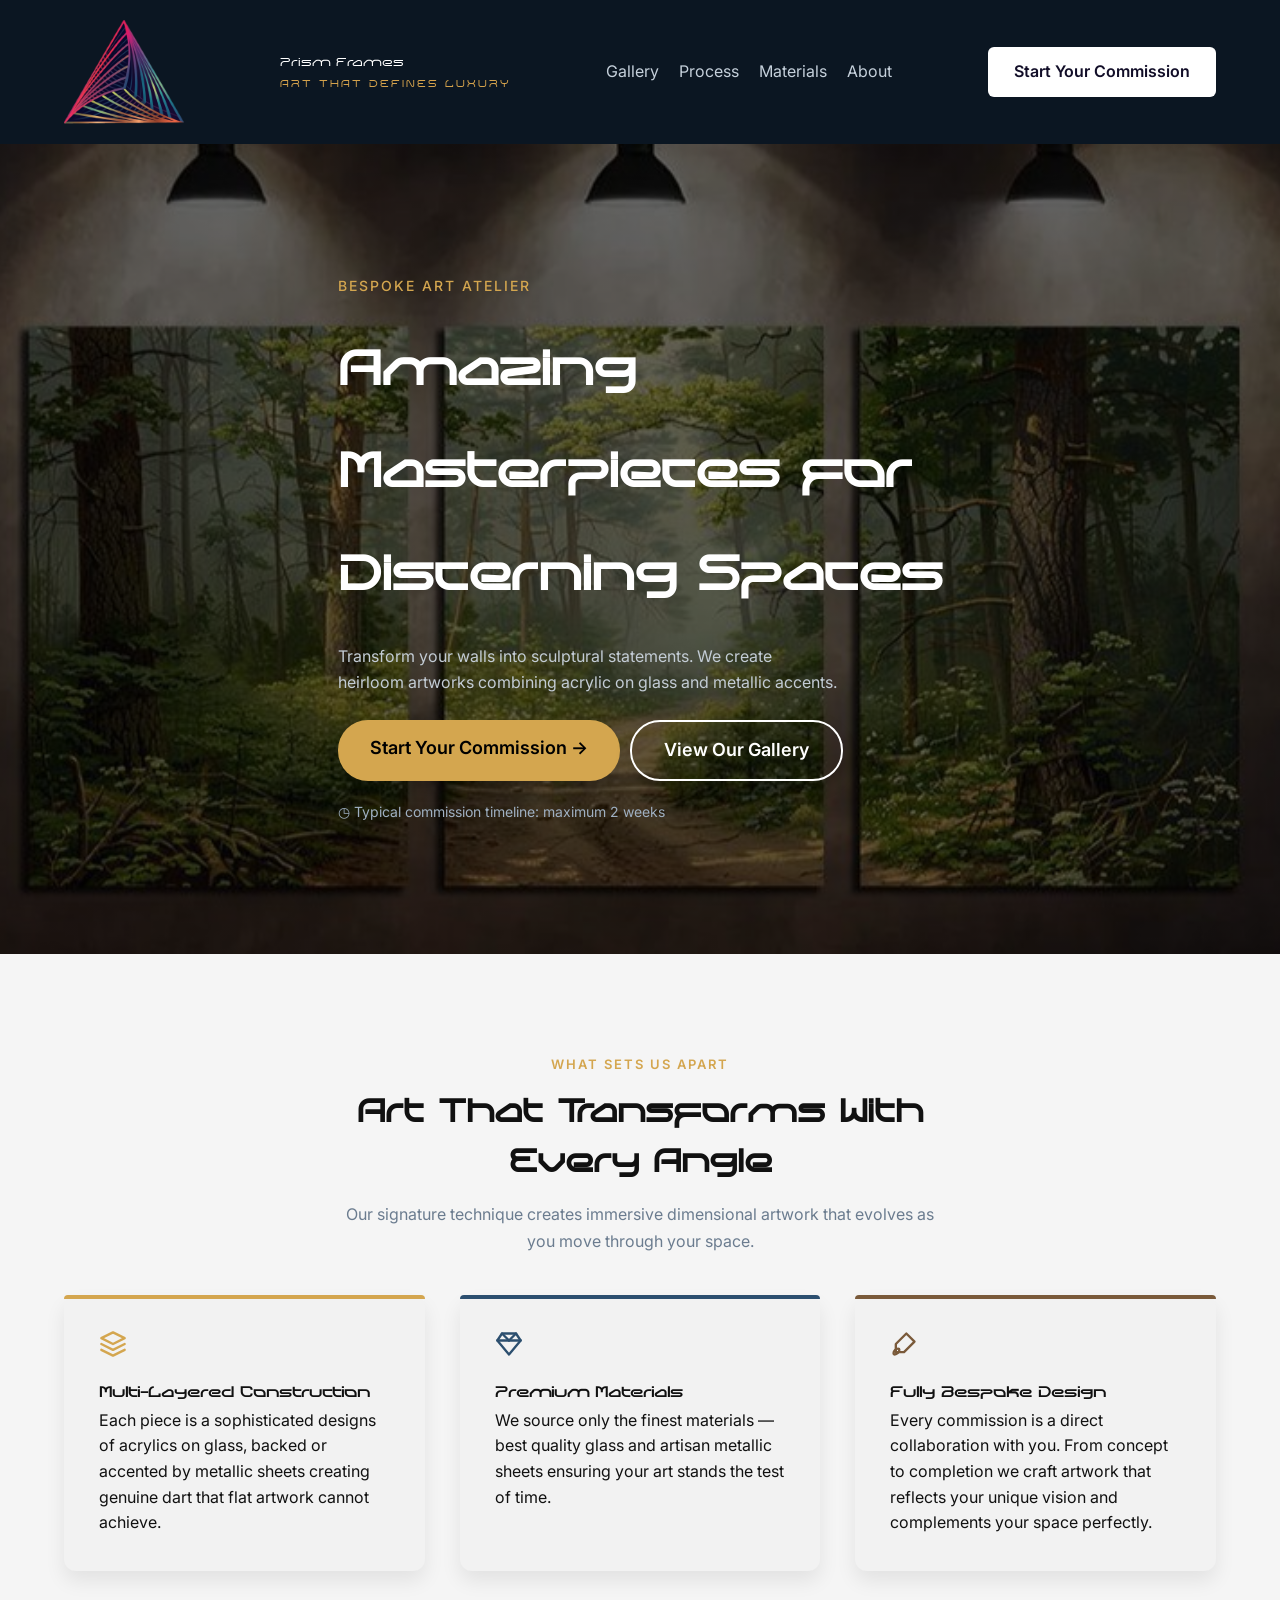
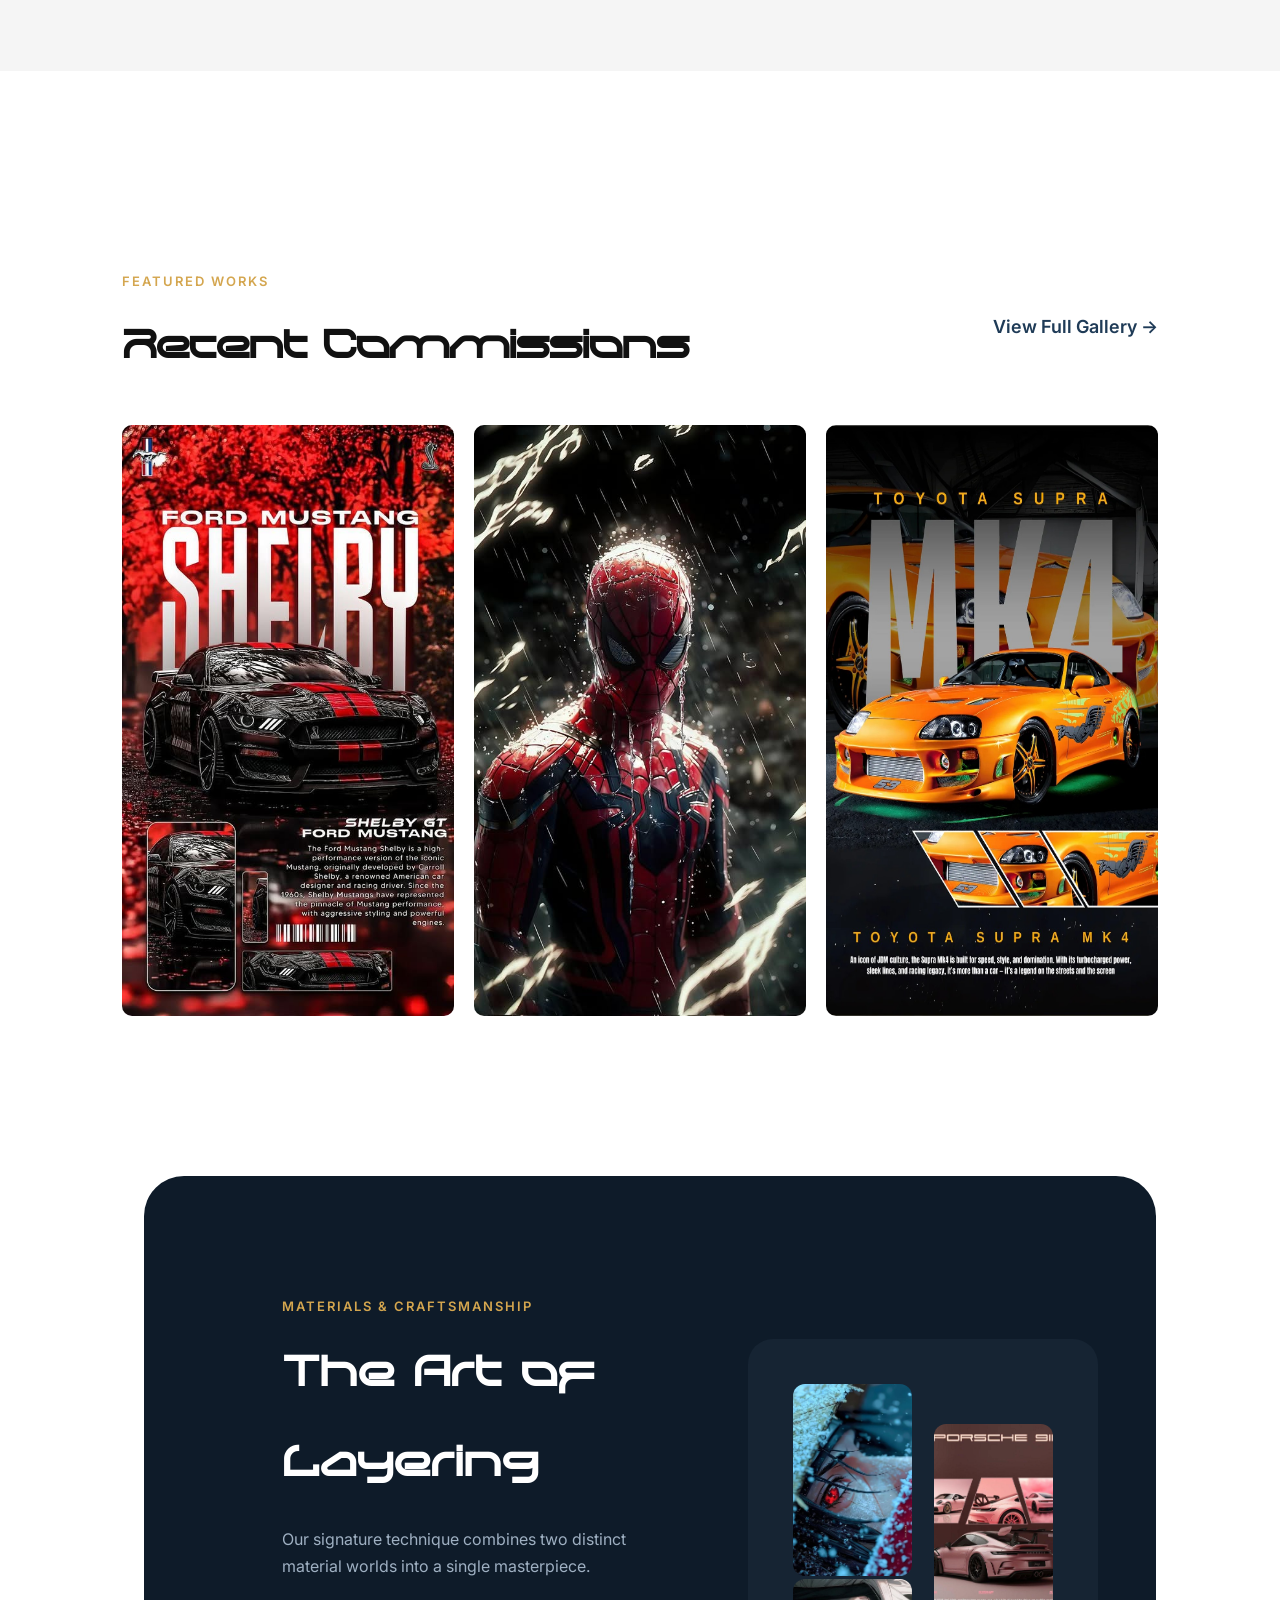
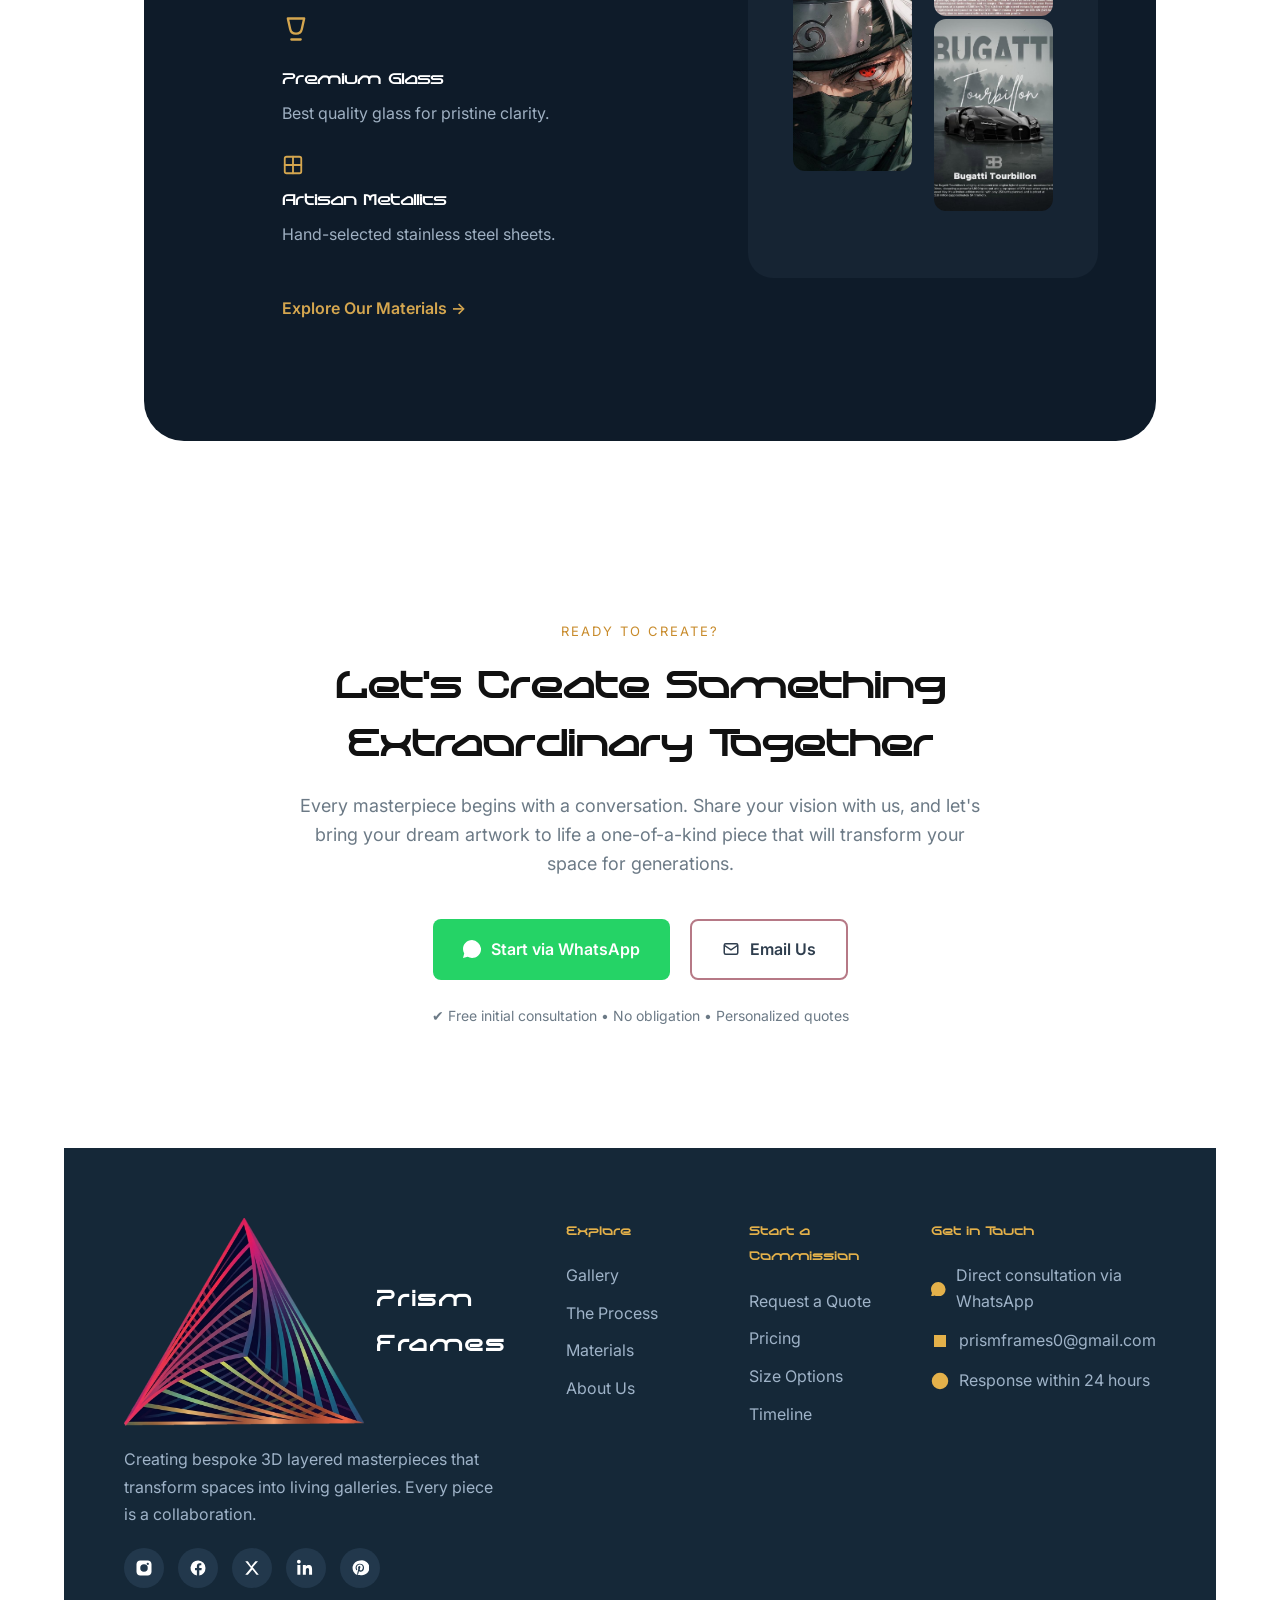
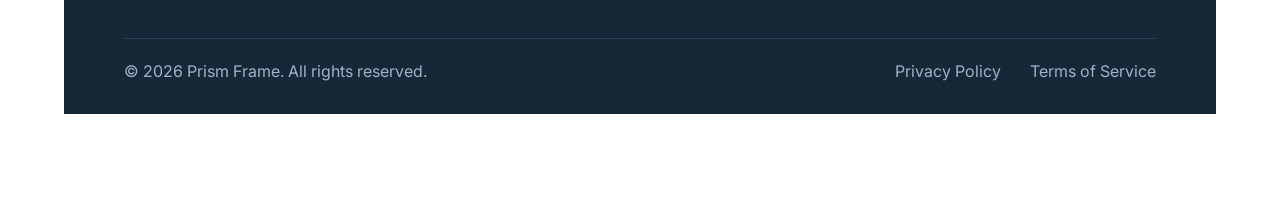
==== index.html @ 290bbbe6 "web uploades" ====
<!DOCTYPE html>
    <html lang="en">
    <head>

    <meta charset="UTF-8">
    <meta name="viewport" content="width=device-width, initial-scale=1.0">

    <title>Prism Frames</title>
  <link rel="icon" type="image/png" sizes="32x32" href="images/logo.png">
<link rel="icon" type="image/png" sizes="16x16" href="images/logo.png">
<link rel="apple-touch-icon" href="images/logo.png">

    <link rel="stylesheet" href="style.css">

    <link href="https://fonts.googleapis.com/css2?family=Inter:wght@300;400;500;600;700;800&display=swap" rel="stylesheet">

    </head>
    <div class="lightbox" id="lightbox">
    <img id="lightbox-img">
    </div>
    <body>
    <!-- PRIVACY POPUP -->
    <!-- NAVBAR -->

    <header class="navbar">
        <img src="images/logo.png" alt="Prism Frames Logo" class="brand-logo">


    <div class="brand-logo">
    Prism Frames
    <p class="brand-slogan">ART THAT DEFINES LUXURY</p>
    </div>

    <nav>
    <a href="gallery.html">Gallery</a>
    <a href="process.html">Process</a>
    <a href="materials.html">Materials</a>
    <a href="aboutus.html">About</a>
    </nav>


    <a href="https://wa.me/919709239892" class="nav-btn">
    Start Your Commission
    </a>

    </header>


    <!-- HERO -->

    <section class="hero reveal">

    <div class="hero-content">

    <p class="tag">BESPOKE ART ATELIER</p>

    <h1>
    Amazing <br>
    Masterpieces for <br>
    Discerning Spaces
    </h1>

    <p class="hero-text">
    Transform your walls into sculptural statements. 
    We create heirloom artworks combining acrylic on glass and  
    metallic accents.
    </p>

    <div class="hero-buttons">

    <a href="https://wa.me/9709239892" class="gold-btn">
    Start Your Commission →
    </a>
        <a href="gallery.html" class="view-gallery">
            View Our Gallery
        </a>
    </div>
    <p class="timeline">◷ Typical commission timeline: maximum 2 weeks</p>

    </div>

    </section>


    <!-- FEATURES -->

    <section class="features reveal">

    <div class="features-header">

    <p class="subtitle">WHAT SETS US APART</p>

    <h2>Art That Transforms With Every Angle</h2>

    <p class="desc">
    Our signature technique creates immersive dimensional artwork
    that evolves as you move through your space.
    </p>

    </div>
    <div class="features-grid">

    <!-- CARD 1 -->

    <div class="feature-card gold">

    <div class="icon">
    <svg width="28" height="28" viewBox="0 0 24 24" fill="none" stroke="#d4a64f" stroke-width="2" stroke-linecap="round" stroke-linejoin="round">
    <polygon points="12 2 2 7 12 12 22 7 12 2"></polygon>
    <polyline points="2 12 12 17 22 12"></polyline>
    <polyline points="2 17 12 22 22 17"></polyline>
    </svg>
    </div>

    <h3>Multi-Layered Construction</h3>

    <p>
    Each piece is a sophisticated 
    designs of acrylics on glass,
    backed or accented by metallic
    sheets creating genuine dart
    that flat artwork cannot achieve.
    </p>

    </div>


    <!-- CARD 2 -->

    <div class="feature-card blue">

    <div class="icon">
    <svg width="28" height="28" viewBox="0 0 24 24" fill="none" stroke="#2c4f6f" stroke-width="2" stroke-linecap="round" stroke-linejoin="round">
    <polygon points="6 3 18 3 22 9 12 21 2 9 6 3"></polygon>
    <line x1="6" y1="3" x2="12" y2="9"></line>
    <line x1="18" y1="3" x2="12" y2="9"></line>
    <line x1="2" y1="9" x2="22" y2="9"></line>
    </svg>
    </div>

    <h3>Premium Materials</h3>

    <p>
    We source only the finest 
    materials — best quality 
    glass and artisan metallic sheets
    ensuring your art stands the test of time.
    </p>

    </div>


    <!-- CARD 3 -->

    <div class="feature-card brown">

    <div class="icon">

    <svg width="28" height="28" viewBox="0 0 24 24" fill="none" stroke="#7a5a3a" stroke-width="2" stroke-linecap="round" stroke-linejoin="round">
    <path d="M7 16c.5 0 1 .5 1 1 0 2-2 4-4 4-.5 0-1-.5-1-1 0-2 2-4 4-4z"/>
    <path d="M14 3l7 7-9 9H5v-7l9-9z"/>
    </svg>

    </div>

    <h3>Fully Bespoke Design</h3>

    <p>
    Every commission is a direct collaboration with you.
    From concept to completion we craft artwork that reflects
    your unique vision and complements your space perfectly.
    </p>


    </div>

    </section>


    <!-- RECENT COMMISSIONS -->

    <section class="gallery reveal">
    <section class="gallery">

    <div class="gallery-header">

    <div>
    <p class="subtitle">FEATURED WORKS</p>
    <h2 class="gallery-title">Recent Commissions</h2>
    </div>

    <a href="gallery.html" class    ="view-link">
            View Full Gallery →
        </a>

    </div>

    <div class="gallery-grid">

    <div class="gallery-item">
    <img src="images/img1.jpg">
    <div class="overlay">
    <h3>Ford Mustang Shelby</h3>
    </div>
    </div>

    <div class="gallery-item">
    <img src="images/img2.jpg">
    <div class="overlay">
    <h3>Iron Spider </h3>
    </div>
    </div>

    <div class="gallery-item">
    <img src="images/img3.jpg">
    <div class="overlay">
    <h3>Toyota Supra MK4</h3>
    </div>
    </div>

    </div>

    </section>


    <!-- MATERIALS -->

    <section class="materials reveal">

    <div class="materials-wrapper">

    <div class="materials-left">

    <p class="subtitle">MATERIALS & CRAFTSMANSHIP</p>

    <h2>The Art of Layering</h2>

    <p class="desc">
    Our signature  technique combines two distinct
    material worlds into a single masterpiece.
    </p>

    <div class="feature">
        <div class="icon">
    <svg width="22" height="22" viewBox="0 0 24 24" fill="none" stroke="#d4a64f" stroke-width="2" stroke-linecap="round" stroke-linejoin="round">

    <path d="M5 3h14l-2 9a5 5 0 0 1-5 4 5 5 0 0 1-5-4L5 3z"></path>
    <line x1="8" y1="21" x2="16" y2="21"></line>

    </svg>
    </div>
    <h3>Premium Glass</h3>
    <p>Best quality glass for pristine clarity.</p>
    </div>

    <div class="feature">
        <svg width="22" height="22" viewBox="0 0 24 24" fill="none" stroke="#d4a64f" stroke-width="2" stroke-linecap="round" stroke-linejoin="round">

    <rect x="3" y="3" width="18" height="18" rx="2"></rect>
    <line x1="3" y1="12" x2="21" y2="12"></line>
    <line x1="12" y1="3" x2="12" y2="21"></line>

    </svg>
    <h3>Artisan Metallics</h3>
    <p>Hand-selected stainless steel sheets.</p>
    </div>



    <a href="materials.html"class="materials-link">Explore Our Materials →</a>

    </div>


    <div class="materials-right">

    <div class="materials-grid">

    <img src="images/img4.jpg">
    <img src="images/img5.jpg">
    <img src="images/img6.jpg">
    <img src="images/img7.jpg">

    </div>

    </div>

    </div>

    </section>


    <!-- CTA -->

    <section class="cta-section">

    <p class="cta-top">READY TO CREATE?</p>

    <h2 class="cta-title">
    Let’s Create Something<br>
    Extraordinary Together
    </h2>

    <p class="cta-text">
    Every masterpiece begins with a conversation. Share your vision with us,
    and let's bring your dream artwork to life a one-of-a-kind piece that
    will transform your space for generations.
    </p>

    <div class="cta-buttons">

    <a href="https://wa.me/9709239892?text=Hello%20I%20am%20interested%20in%20a%20custom%20artwork"
    class="cta-btn whatsapp"
    target="_blank">

    <svg width="18" height="18" viewBox="0 0 24 24" fill="white">
    <path d="M20 3.5A11.94 11.94 0 0012.04 0C5.39 0 .02 5.37.02 12.01c0 2.12.55 4.19 1.6 6.01L0 24l6.17-1.61a11.9 11.9 0 005.87 1.5h.01c6.64 0 12.02-5.37 12.02-12.01A11.9 11.9 0 0020 3.5z"/>
    </svg>

    Start via WhatsApp
    </a>

    <a href="mailto:prismframes0@gmail.com" class="cta-btn email">

    <svg width="18" height="18" viewBox="0 0 24 24" fill="none" stroke="currentColor" stroke-width="2">
    <rect x="3" y="5" width="18" height="14" rx="2"/>
    <path d="M3 7l9 6 9-6"/>
    </svg>

    Email Us
    </a>

    </div>

    <p class="cta-note">
    ✔ Free initial consultation • No obligation • Personalized quotes
    </p>

    </section>


    <!-- FOOTER -->

    <footer class="site-footer">

    <div class="footer-container">

    <!-- LEFT -->
    <div class="footer-brand">

    <div class="footer-logo">
    <img src="images/logo2.png" alt="Prism Frames">
    <span class="brand-name">Prism Frames</span>
    </div>

    <p>
    Creating bespoke 3D layered masterpieces that transform spaces into living galleries.
    Every piece is a collaboration.
    </p>

    <div class="social-icons">

    <a href="https://www.instagram.com/prism_frames" class="social">

    <!-- Instagram -->
    <svg viewBox="0 0 24 24">
    <path d="M7 2C4.2 2 2 4.2 2 7v10c0 2.8 2.2 5 5 5h10c2.8 0 5-2.2 5-5V7c0-2.8-2.2-5-5-5H7zm5 5a5 5 0 110 10 5 5 0 010-10zm6.5-.5a1.5 1.5 0 11-3.001-.001A1.5 1.5 0 0118.5 6.5z"/>
    </svg>

    </a>

    <a href="https://www.facebook.com/share/1DdJ3RttHo/" class="social">

    <!-- Facebook -->
    <svg viewBox="0 0 24 24">
    <path d="M22 12a10 10 0 10-11.5 9.9v-7H8v-3h2.5V9.5c0-2.5 1.5-3.9 3.7-3.9 1.1 0 2.2.2 2.2.2v2.4h-1.2c-1.2 0-1.6.7-1.6 1.5V12H17l-.4 3h-2.9v7A10 10 0 0022 12z"/>
    </svg>

    </a>

    <a href="https://x.com/Prism_Frames" class="social">

    <!-- X -->
    <svg viewBox="0 0 24 24">
    <path d="M3 3l7.5 9L3 21h3.5l6-7 5.5 7H21l-8-10 7-8h-3.5l-5.5 6.5L6.5 3z"/>
    </svg>

    </a>

    <a href="https://www.linkedin.com/in/prism-frame" class="social">

    <!-- LinkedIn -->
    <svg viewBox="0 0 24 24">
    <path d="M4.98 3.5C4.98 4.9 3.9 6 2.5 6S0 4.9 0 3.5 1.1 1 2.5 1 4.98 2.1 4.98 3.5zM.5 8h4v13h-4V8zm7.5 0h3.8v1.8h.1c.5-.9 1.8-1.8 3.6-1.8 3.9 0 4.6 2.6 4.6 6V21h-4v-5.7c0-1.4 0-3.2-2-3.2s-2.3 1.5-2.3 3.1V21h-4V8z"/>
    </svg>

    </a>

    <a href="https://pin.it/6eD6Xd6Yu" class="social">

    <!-- Pinterest -->
    <svg viewBox="0 0 24 24">
    <path d="M12 2a10 10 0 00-3.6 19.3c-.1-.8-.2-2 .1-2.8l1.3-5.5s-.3-.6-.3-1.4c0-1.3.8-2.3 1.8-2.3.8 0 1.2.6 1.2 1.3 0 .8-.5 2-.8 3.1-.2.9.4 1.6 1.3 1.6 1.6 0 2.8-1.7 2.8-4.2 0-2.2-1.6-3.8-4-3.8-2.7 0-4.3 2-4.3 4.1 0 .8.3 1.7.7 2.1.1.1.1.2.1.3l-.3 1.2c0 .2-.2.2-.3.1-1-.5-1.6-2.1-1.6-3.4 0-2.8 2-5.3 5.8-5.3 3.1 0 5.5 2.2 5.5 5.1 0 3.1-2 5.6-4.7 5.6-.9 0-1.8-.5-2.1-1l-.6 2.4c-.2.8-.7 1.8-1 2.4.8.2 1.6.3 2.5.3A10 10 0 1012 2z"/>
    </svg>

    </a>

    </div>
    </div>

    <!-- EXPLORE -->
    <div class="footer-column">
    <h4>Explore</h4>
    <a href="gallery.html">Gallery</a>
    <a href="process.html">The Process</a>
    <a href="material.html">Materials</a>
    <a href="aboutus.html">About Us</a>
    </div>

    <!-- COMMISSION -->
    <div class="footer-column">
    <h4>Start a Commission</h4>
    <a href="https://wa.me/9709239892?text=Hello%20I%20am%20interested%20in%20a%20custom%20artwork%20and%20request%20a%20quote">Request a Quote</a>
    <a href="https://wa.me/9709239892?text=Hello%20I%20want%20to%20inquire%20my%20order%20ID:">Pricing</a>
    <a href="https://wa.me/9709239892">Size Options</a>
    <a href="https://wa.me/9709239892">Timeline</a>
    </div>

    <!-- CONTACT -->
    <div class="footer-column">
    <h4>Get in Touch</h4>

    <div class="contact-item">
    <svg viewBox="0 0 24 24">
    <path d="M20 3.5A11.94 11.94 0 0012.04 0C5.39 0 .02 5.37.02 12.01c0 2.12.55 4.19 1.6 6.01L0 24l6.17-1.61a11.9 11.9 0 005.87 1.5h.01c6.64 0 12.02-5.37 12.02-12.01A11.9 11.9 0 0020 3.5z"/>
    </svg>
    <span>Direct consultation via WhatsApp</span>
    </div>

    <div class="contact-item">
    <svg viewBox="0 0 24 24">
    <path d="M4 4h16v16H4z"/>
    </svg>
    <span>prismframes0@gmail.com</span>
    </div>

    <div class="contact-item">
    <svg viewBox="0 0 24 24">
    <path d="M12 1a11 11 0 1011 11A11 11 0 0012 1zm1 11.5V6h-2v7h6v-2z"/>
    </svg>
    <span>Response within 24 hours</span>
    </div>

    </div>

    </div>

    <div class="footer-bottom">

    <p>© 2026 Prism Frame. All rights reserved.</p>

    <div class="footer-links">
    <a href="privacy.html">Privacy Policy</a>
    <a href="terms.html">Terms of Service</a>
    </div>

    </div>

    </footer>


    <script src="script.js"></script>

    </body>
    </html>
---- style.css ----
@font-face{
font-family:'neofolia';
src:url('./font/neofolia.ttf') format('truetype');
font: weight -25px;
font-style:normal;
}
*{
margin:0;
padding:0;
box-sizing:border-box;
font-family:'Inter', sans-serif ;
}

body{
background:#0b1622;
color:white;
line-height:1.6;
font-family:'Inter', sans-serif;
}
h1,h2,h3,h4,h5,h6{
font-family:'neofolia', sans-serif;
}
.brand-header{
display:flex;
align-items:center;
justify-content:center;
gap:12px;
padding:15px 0;
}

.brand-logo{
width:auto;
height:auto;
font-family:'neofolia', sans-serif;
}

.brand-text{
display:flex;
flex-direction:column;
line-height:1.1;

}

.brand-title{
color:white;
font-size:32px;
margin:0;
}

.brand-slogan{
color:#d4a24c;
font-size:13px;
letter-spacing:2px;
margin:0;
font-family:'neofolia', sans-serif;
}
.lightbox{
position:fixed;
top:0;
left:0;
width:100%;
height:100%;
background:rgba(0,0,0,.9);
display:none;
align-items:center;
justify-content:center;
z-index:1000;
}

.lightbox img{
max-width:90%;
max-height:90%;
border-radius:10px;
}
/* NAVBAR */

.navbar{
display:flex;
justify-content:space-between;
align-items:center;
padding:20px 5%;
}

nav{
display:flex;
gap:20px;
}

nav a{
color:#c5d0db;
text-decoration:none;
}

.nav-btn{
display:inline-block;
padding:12px 26px;
background:#ffffff;   /* dark blue */
color:rgb(18, 14, 40);
font-size:16px;
font-weight:600;
text-decoration:none;
border-radius:6px;    /* slightly rounded like image */
transition:all 0.3s ease;
}

.nav-btn:hover{
background:#2f3d4f;
}

/* HERO */
.tag{
color:#d4a64f;
font-size:14px;
letter-spacing:2px;
font-weight:500;
margin-bottom:10px;
}

.hero{
min-height:90vh;
display:flex;
align-items:center;
text-align:left;
justify-content:center;   /* horizontal center */
padding:80px 5%;
background:
linear-gradient(rgba(0,0,0,.6),rgba(0,0,0,.6)),
url(images/hero.jpg);
background-size:cover;
background-position:center;
background-repeat:no-repeat;
}

.hero h1{
font-size:64px;
margin:20px 0;
}
.timeline{
margin-top:20px;
color:#9fb0c2;
font-size:14px;
display:flex;
align-items:center;
gap:8px;
}
.hero-text{
color:#c3ccd5;
max-width:500px;
}

.hero-buttons{
margin-top:25px;
display:flex;
gap:10px;
}

.gold-btn{
background:#d4a64f;
display: inline-block;
    padding: 14px 32px; 
    border: 2px  ;
    color: rgb(0, 0, 0);
    text-decoration: none;
    font-size: 18px;
    font-weight: 600;
    border-radius: 30px;
    transition: all 0.3s ease;
    box-shadow: 0 6px 15px rgba(0,0,0,0.2);
}
.gold_btn:hover{
    transform: translateY(-3px);
    box-shadow: 0 10px 20px rgba(0,0,0,0.3);
}

.view-gallery{
    display: inline-block;
    padding: 14px 32px;
    background: transparent;
    border: 2px solid ;
    color: white;
    text-decoration: none;
    font-size: 18px;
    font-weight: 600;
    border-radius: 30px;
    transition: all 0.3s ease;
    box-shadow: 0 6px 15px rgba(0,0,0,0.2);
}

.view-gallery:hover{
    transform: translateY(-3px);
    box-shadow: 0 10px 20px rgba(0,0,0,0.3);
}
.outline-btn{
border:1px solid white;
background:transparent;
color:white;
padding:14px 24px;
border-radius:6px;
}

/* FEATURES */

.features{
background:#f5f5f5;
color:#111;
padding:100px 5%;
text-align:center;
}
/* FEATURES HEADER */

.features-header{
text-align:center;
margin:0 auto;
max-width:900px;
display:flex;
flex-direction:column;
align-items:center;
}

.features-header h2{
text-align:center;
margin:10px auto 15px auto;
line-height:1.2;
font-size:42px;
max-width:700px;
}
.features-header p{
text-align:center;
max-width:600px;
margin:0 auto;
}

.features-header .desc{
color:#6b7c8f;
line-height:1.7;
}
.subtitle{
color:#d4a64f;   /* gold color */
font-size:13px;
letter-spacing:2px;
font-weight:600;
margin-bottom:10px;
text-transform:uppercase;
}

.features-grid{
display:grid;
grid-template-columns:repeat(3,1fr);
gap:35px;
margin-top:40px;
}

.feature-card{
background:white;
padding:30px;
border-radius:10px;
box-shadow:0 10px 20px rgba(0,0,0,.1);
text-align:left;
}
.feature-card{
background:#f2f2f2;
padding:35px;
border-radius:12px;
position:relative;
box-shadow:0 10px 20px rgba(0,0,0,.08);
text-align:left;
}

/* TOP COLOR BAR */

.feature-card::before{
content:"";
position:absolute;
top:0;
left:0;
width:100%;
height:4px;
border-radius:12px 12px 0 0;
}

/* COLORS */

.feature-card.gold::before{
background:#d4a64f;
}

.feature-card.blue::before{
background:#2c4f6f;
}

.feature-card.brown::before{
background:#7a5a3a;
}

/* ICON */

.icon{
margin-bottom:20px;
}
.icon svg{
width:28px;
height:28px;
display:block;
}



/* GALLERY */

/* RECENT COMMISSIONS */

.gallery{
padding:100px 5%;
background:#ffffff;
color:#111;
}

.gallery-header{
display:flex;
justify-content:space-between;
align-items:center;
margin-bottom:40px;
}
.gallery-title{
font-size:52px;
font-weight:800;
color:#111;
margin-top:5px;
letter-spacing:-1px;
}

.gallery-grid{
display:grid;
grid-template-columns:repeat(3,1fr);
gap:20px;
}

/* IMAGE CARD */

.gallery-item{
position:relative;
overflow:hidden;
border-radius:10px;
cursor:pointer;
}

.gallery-item img{
width:100%;
height:100%;
display:block;
transition:transform .5s;
}
.view-link{
    font-size:18px;
    font-weight:600;
    color:#1f3b57;   /* dark blue like the image */
    text-decoration:none;
    transition:0.3s;
    float:right;
}

.view-link:hover{
    color:#d4af37;   /* gold hover effect */
}

/* ZOOM EFFECT */

.gallery-item:hover img{
transform:scale(1.08);
}

/* OVERLAY */

.overlay{
position:absolute;;
bottom:0;
left:0;
width:100%;
height:100%;
background:linear-gradient(transparent,rgba(0,0,0,.7));
display:flex;
align-items:flex-end;
padding:20px;
opacity:0;
transition:.4s;
}

.overlay h3{
color:white;
font-size:25px;
}

.gallery-item:hover .overlay{
opacity:1;
}

/* MATERIALS */

/* ========================= */
/* MATERIALS SECTION DESIGN */
/* ========================= */

.materials{
padding:120px 5%;
background:#0e1b29;
border-radius:40px;
margin:60px;
color:white;
margin-left:80px;   
}

/* LAYOUT */

.materials-wrapper{
display:grid;
grid-template-columns:1.1fr 1fr;
gap:80px;
align-items:center;
margin-left:80px;  
}

/* LEFT SIDE */

.materials-left h2{
font-size:56px;
margin:10px 0 20px;
}

.desc{
color:#9fb0c2;
max-width:520px;
margin-bottom:35px;
line-height:1.7;
}

.feature{
margin-bottom:28px;
}

.feature h3{
font-size:20px;
margin-bottom:6px;
}

.feature p{
color:#9fb0c2;
}

.materials-link{
display:inline-block;
margin-top:20px;
color:#d4a64f;
font-weight:600;
text-decoration:none;
cursor:pointer;
}

/* RIGHT SIDE PANEL */

.materials-right{
background:#162433;
padding:45px;
border-radius:25px;

}

/* GRID */

.materials-grid{
display:grid;
grid-template-columns:repeat(2,1fr);
grid-template-rows:repeat(2,1fr);
gap:22px;
}

.materials-grid img{
width:100%;
height :90%; 
border-radius:12px;
object-fit:cover;

}

/* STAGGERED LOOK */

.materials-grid img:nth-child(2){
transform:translateY(40px);
}

.materials-grid img:nth-child(3){
transform:translateY(-40px);
}

/* CTA */

.cta{
background:#f5f5f5;
color:#111;
text-align:center;
padding:100px 20px;
}

.cta h2{
font-size:40px;
margin:20px 0;
}

.whatsapp{
background:#25d366;
border:none;
padding:14px 22px;
border-radius:6px;
color:white;
}

.email{
border:1px solid #333;
background:none;
padding:14px 22px;
border-radius:6px;
}
.cta-section{
text-align:center;
padding:120px 20px;
max-width:900px;
margin:auto;
}

.cta-top{
color:#c88b2b;
letter-spacing:2px;
font-size:13px;
margin-bottom:15px;
}

.cta-title{
font-size:48px;
font-weight:700;
line-height:1.2;
margin-bottom:20px;
}

.cta-text{
color:#6c7a86;
max-width:700px;
margin:auto;
margin-bottom:40px;
font-size:18px;
}

.cta-buttons{
display:flex;
justify-content:center;
gap:20px;
margin-bottom:25px;
flex-wrap:wrap;
}

.cta-btn{
display:flex;
align-items:center;
gap:10px;
padding:16px 30px;
border-radius:8px;
text-decoration:none;
font-weight:600;
font-size:16px;
transition:0.3s;
}

.whatsapp{
background:#25d366;
color:white;
}

.whatsapp:hover{
background:#25d366
}

.email{
border:2px solid #b67986;
color:#2f3e4e;
}

.email:hover{
background:#d79a9a;
color:white;
}

.cta-note{
color:#6c7a86;
font-size:14px;
margin-top:20px;
}

/* FOOTER */

.site-footer{
background:#152838;
color:#9fb3c8;
padding:70px 60px 30px;
}

.footer-container{
display:grid;
grid-template-columns:2fr 1fr 1fr 1.5fr;
gap:60px;
max-width:1400px;
margin:auto;
}

.footer-logo{
display:flex;
align-items:center;
gap:12px;
font-weight:600;
font-size:52px;
color:white;
}

.footer-logo img{
width:240px;
}

.footer-brand p{
margin:20px 0;
line-height:1.7;
}

.footer-column h4{
color:#e4b14a;
margin-bottom:20px;
}

.footer-column a{
display:block;
color:#9fb3c8;
margin-bottom:12px;
text-decoration:none;
}

.footer-column a:hover{
color:white;
}

.social-icons{
display:flex;
gap:14px;
margin-top:20px;
}

.social{
width:40px;
height:40px;
border-radius:50%;
background:#22384c;
display:flex;
align-items:center;
justify-content:center;
}

.social svg{
width:18px;
fill:white;
}

.contact-item{
display:flex;
gap:10px;
margin-bottom:14px;
align-items:center;
}

.contact-item svg{
width:18px;
fill:#e4b14a;
}

.footer-bottom{
border-top:1px solid #2a4156;
margin-top:50px;
padding-top:20px;
display:flex;
justify-content:space-between;
max-width:1400px;
margin-left:auto;
margin-right:auto;
}

.footer-links a{
margin-left:25px;
color:#9fb3c8;
text-decoration:none;
}

.footer-links a:hover{
color:white;
}
.brand-name{
font-family:"neofolia", serif;
font-weight:600;
letter-spacing:2px;
font-size:28px;
}

/* ========================= */
/* MOBILE RESPONSIVENESS */
/* ========================= */

@media (max-width: 768px){

/* NAVBAR */
.navbar{
flex-direction:column;
gap:15px;
text-align:center;
}

nav{
flex-wrap:wrap;
justify-content:center;
}

/* HERO */
.hero h1{
font-size:36px;
}

.hero{
padding:60px 20px;
text-align:center;
}

.hero-buttons{
flex-direction:column;
align-items:center;
}

/* FEATURES */
.features-grid{
grid-template-columns:1fr;
}

/* GALLERY */
.gallery-grid{
grid-template-columns:1fr;
}

/* MATERIALS */
.materials{
margin:20px;
padding:60px 20px;
}

.materials-wrapper{
grid-template-columns:1fr;
gap:40px;
}

.materials-left h2{
font-size:32px;
}

/* FOOTER */
.footer-container{
grid-template-columns:1fr;
gap:30px;
text-align:center;
}

.footer-bottom{
flex-direction:column;
gap:10px;
text-align:center;
}

}


/* MOBILE SAFE FIX */
@media (max-width:768px){

.navbar{
flex-wrap:wrap;
gap:10px;
}

nav{
flex-wrap:wrap;
justify-content:center;
}

.hero h1{
font-size:38px !important;
line-height:1.2;
}

.features-grid{
grid-template-columns:1fr !important;
}

.gallery-grid{
grid-template-columns:1fr !important;
}

.materials-wrapper{
grid-template-columns:1fr !important;
}

.footer-container{
grid-template-columns:1fr !important;
text-align:center;
}

}
/* FOOTER MOBILE FIX */
@media (max-width:768px){

.footer-logo{
flex-direction:column;   /* stack logo + name */
align-items:center;
text-align:center;
gap:10px;
}

.footer-logo img{
width:140px;   /* smaller logo */
}

.brand-name{
font-size:22px;
text-align:center;
}

/* prevent overflow */
.footer-container{
padding:0 15px;
}

.site-footer{
padding:50px 20px 20px;
}

/* fix long text overflow */
.footer-brand p{
font-size:14px;
word-wrap:break-word;
}

}
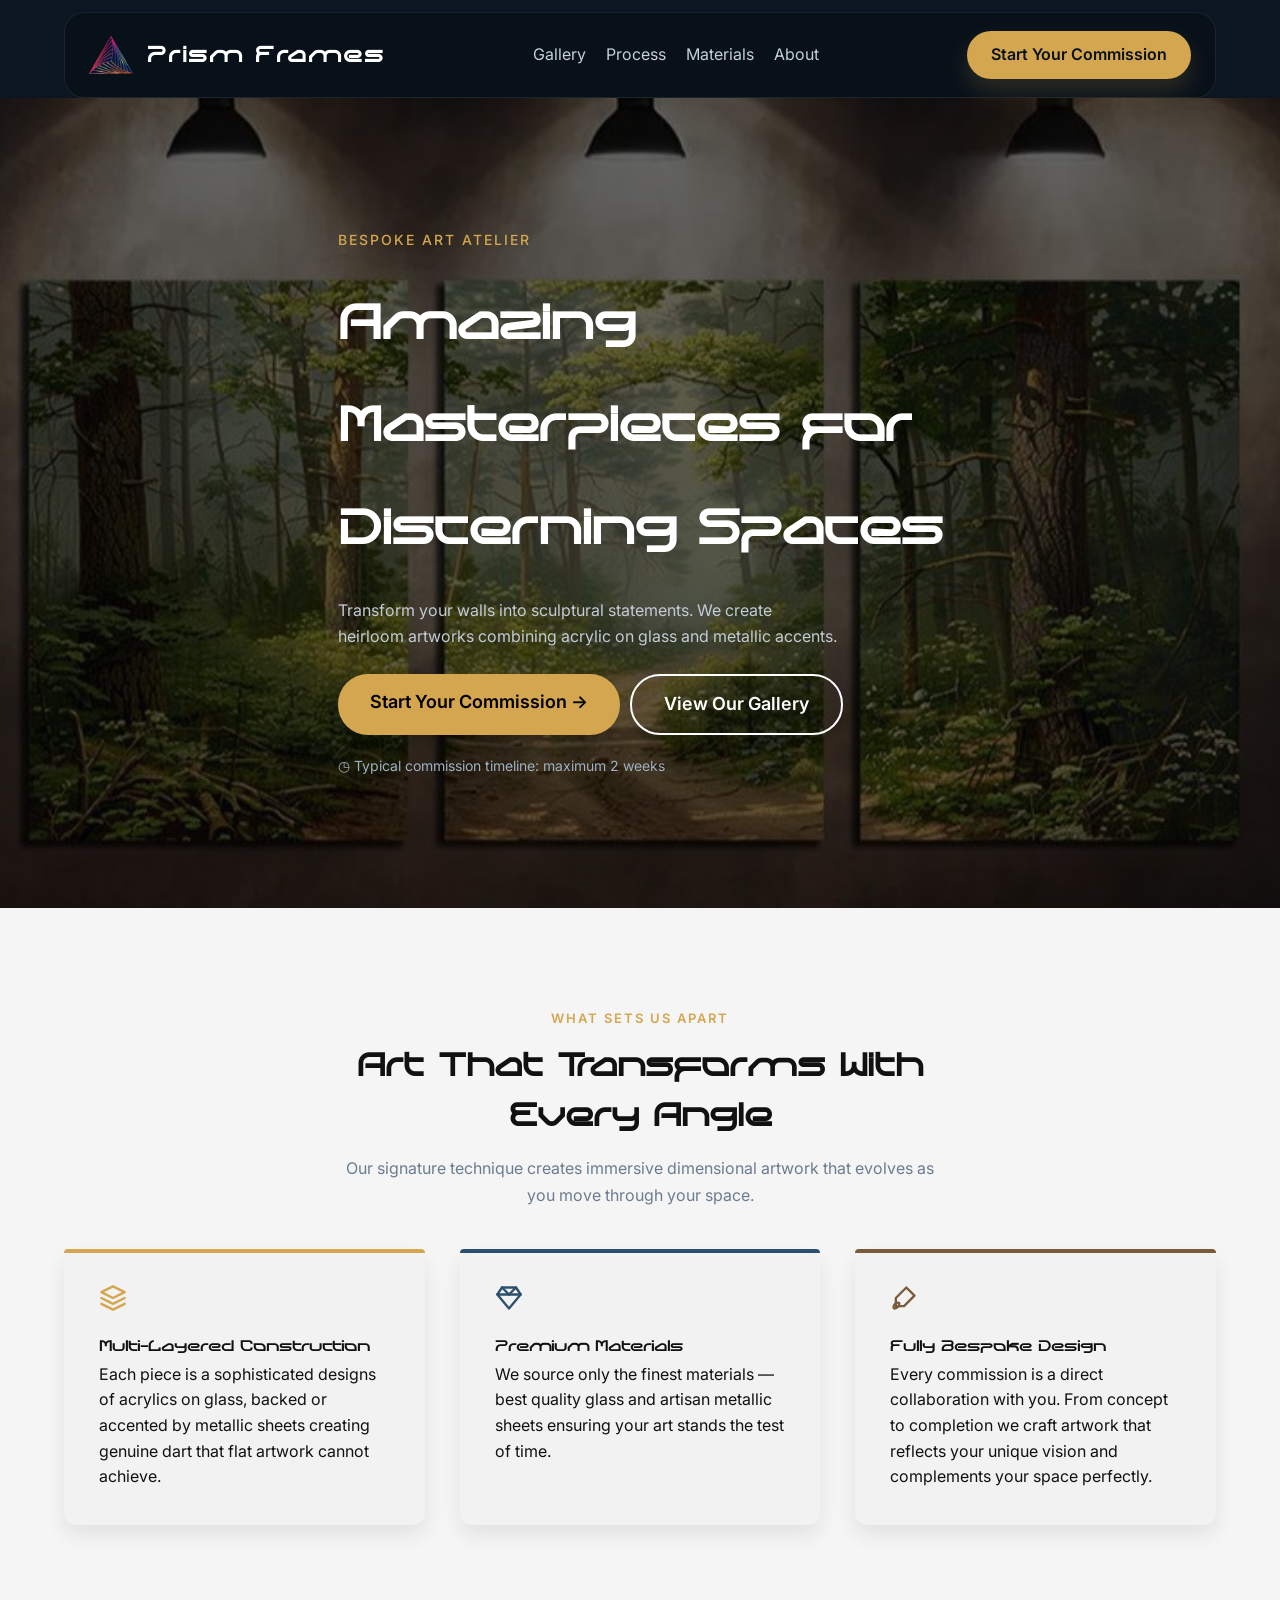
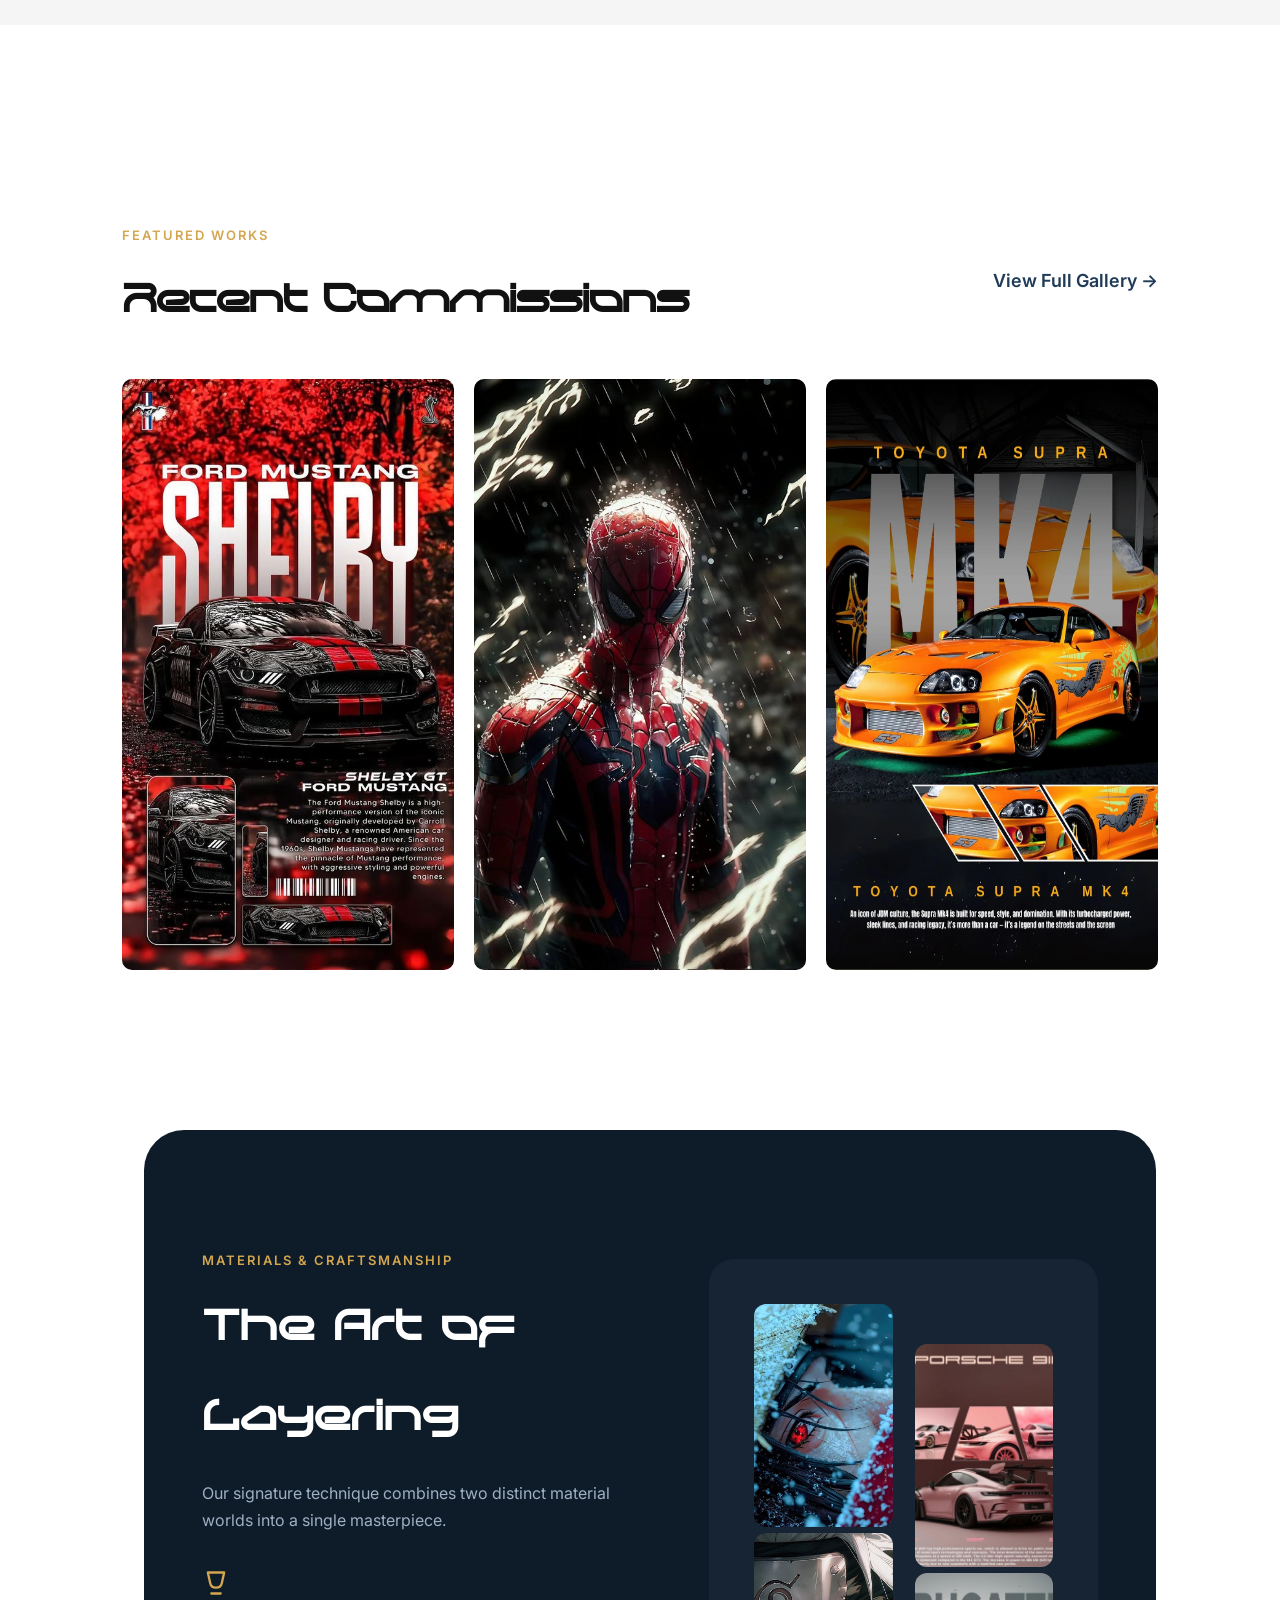
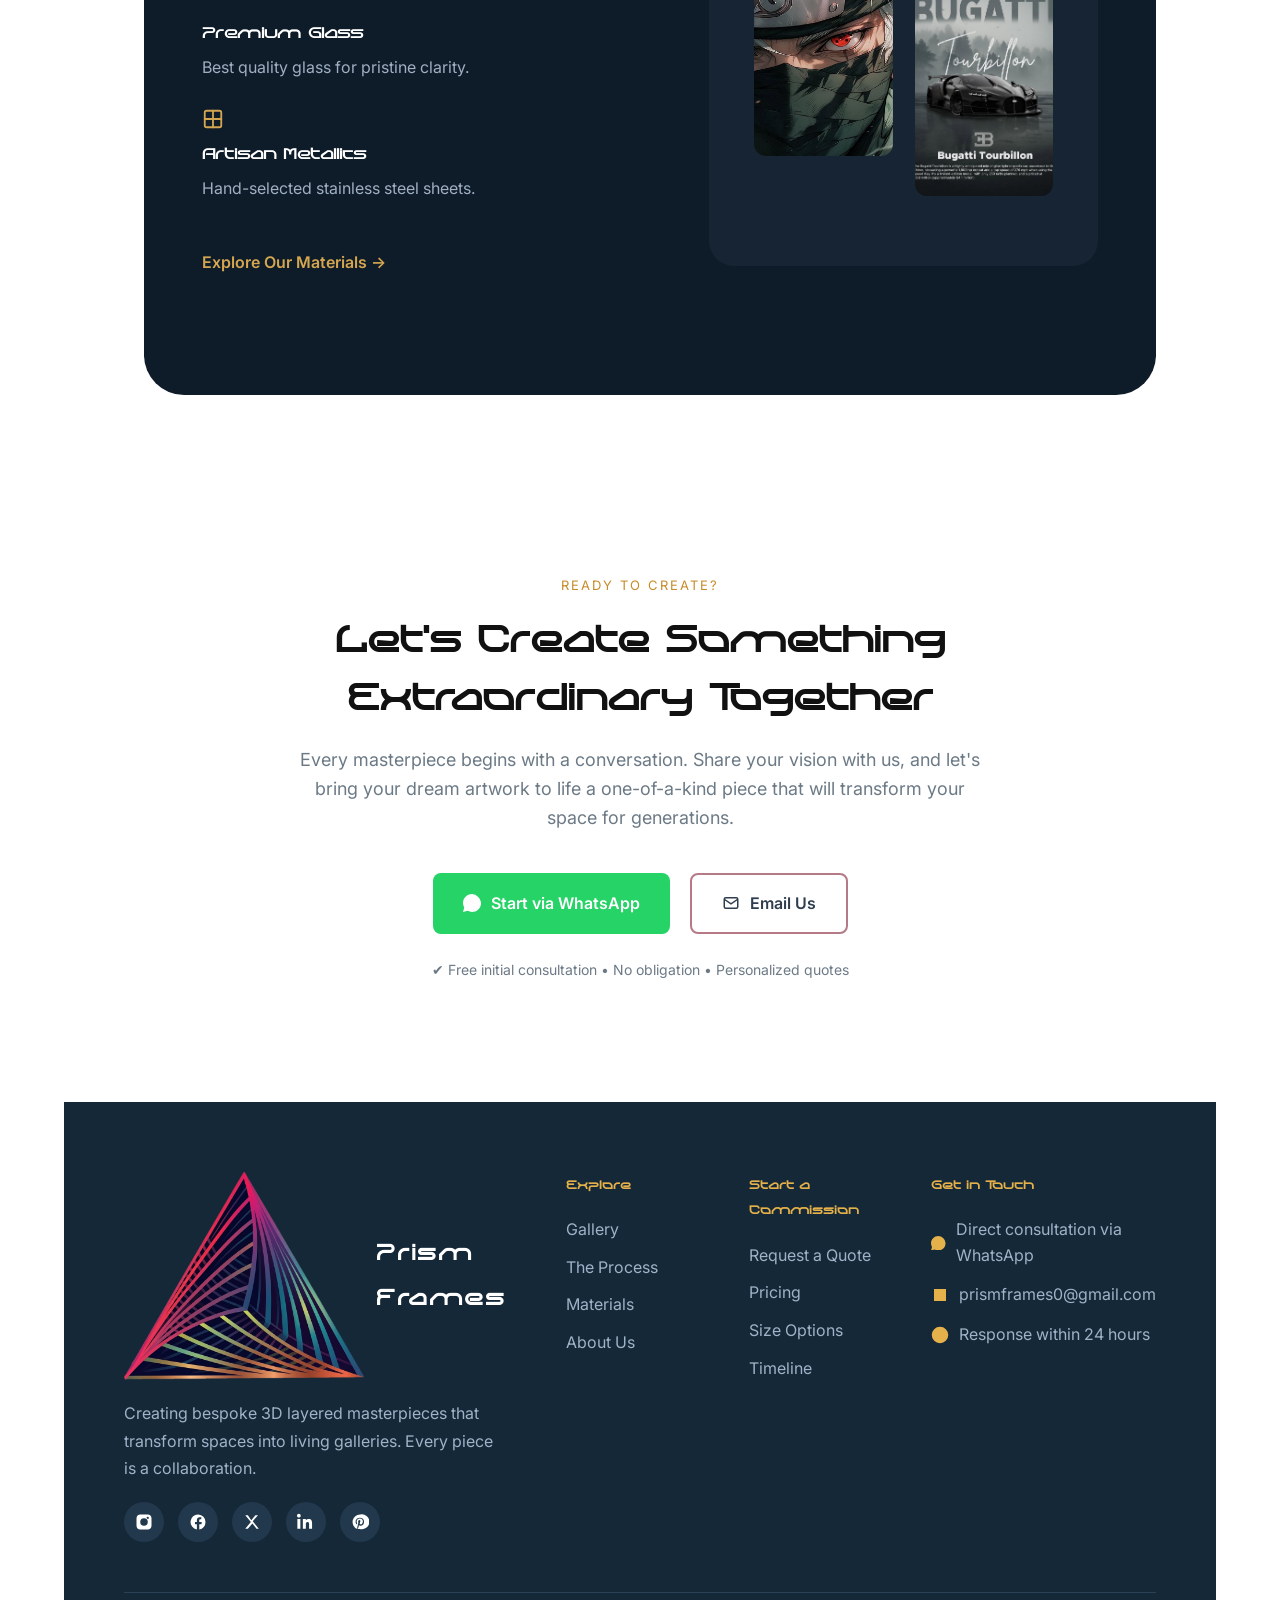
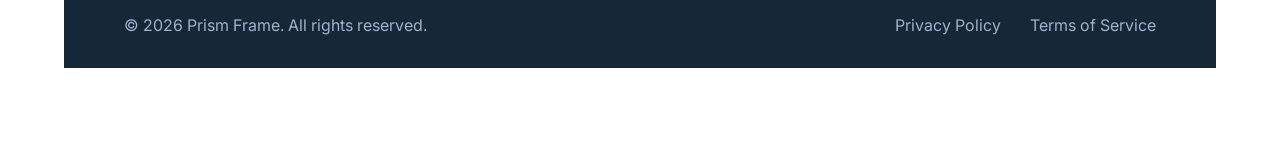
==== commit 35bf1fbe: "Add files via upload" ====
--- a/index.html
+++ b/index.html
@@ -22,28 +22,24 @@
     <!-- PRIVACY POPUP -->
     <!-- NAVBAR -->
 
-    <header class="navbar">
-        <img src="images/logo.png" alt="Prism Frames Logo" class="brand-logo">
-
-
-    <div class="brand-logo">
-    Prism Frames
-    <p class="brand-slogan">ART THAT DEFINES LUXURY</p>
-    </div>
-
-    <nav>
-    <a href="gallery.html">Gallery</a>
-    <a href="process.html">Process</a>
-    <a href="materials.html">Materials</a>
-    <a href="aboutus.html">About</a>
-    </nav>
-
-
-    <a href="https://wa.me/919709239892" class="nav-btn">
-    Start Your Commission
-    </a>
-
-    </header>
+    <header class="topbar">
+    <a href="index.html" class="brand-wrap" aria-label="Prism Frames home">
+    <img src="images/logo.png" alt="Prism Frames logo" class="brand-mark">
+    <span class="brand-name">Prism Frames</span>
+    </a>
+
+    <nav class="site-nav" aria-label="Primary">
+    <a href="gallery.html">Gallery</a>
+    <a href="process.html">Process</a>
+    <a href="materials.html">Materials</a>
+    <a href="aboutus.html">About</a>
+    </nav>
+
+    <a href="https://wa.me/9709239892" class="nav-cta">
+    Start Your Commission
+    </a>
+
+    </header>
 
 
     <!-- HERO -->
@@ -339,137 +335,137 @@
     </section>
 
 
-    <!-- FOOTER -->
-
-    <footer class="site-footer">
-
-    <div class="footer-container">
-
-    <!-- LEFT -->
-    <div class="footer-brand">
-
-    <div class="footer-logo">
-    <img src="images/logo2.png" alt="Prism Frames">
-    <span class="brand-name">Prism Frames</span>
-    </div>
-
-    <p>
-    Creating bespoke 3D layered masterpieces that transform spaces into living galleries.
-    Every piece is a collaboration.
-    </p>
-
-    <div class="social-icons">
-
-    <a href="https://www.instagram.com/prism_frames" class="social">
-
-    <!-- Instagram -->
-    <svg viewBox="0 0 24 24">
-    <path d="M7 2C4.2 2 2 4.2 2 7v10c0 2.8 2.2 5 5 5h10c2.8 0 5-2.2 5-5V7c0-2.8-2.2-5-5-5H7zm5 5a5 5 0 110 10 5 5 0 010-10zm6.5-.5a1.5 1.5 0 11-3.001-.001A1.5 1.5 0 0118.5 6.5z"/>
-    </svg>
-
-    </a>
-
-    <a href="https://www.facebook.com/share/1DdJ3RttHo/" class="social">
-
-    <!-- Facebook -->
-    <svg viewBox="0 0 24 24">
-    <path d="M22 12a10 10 0 10-11.5 9.9v-7H8v-3h2.5V9.5c0-2.5 1.5-3.9 3.7-3.9 1.1 0 2.2.2 2.2.2v2.4h-1.2c-1.2 0-1.6.7-1.6 1.5V12H17l-.4 3h-2.9v7A10 10 0 0022 12z"/>
-    </svg>
-
-    </a>
-
-    <a href="https://x.com/Prism_Frames" class="social">
-
-    <!-- X -->
-    <svg viewBox="0 0 24 24">
-    <path d="M3 3l7.5 9L3 21h3.5l6-7 5.5 7H21l-8-10 7-8h-3.5l-5.5 6.5L6.5 3z"/>
-    </svg>
-
-    </a>
-
-    <a href="https://www.linkedin.com/in/prism-frame" class="social">
-
-    <!-- LinkedIn -->
-    <svg viewBox="0 0 24 24">
-    <path d="M4.98 3.5C4.98 4.9 3.9 6 2.5 6S0 4.9 0 3.5 1.1 1 2.5 1 4.98 2.1 4.98 3.5zM.5 8h4v13h-4V8zm7.5 0h3.8v1.8h.1c.5-.9 1.8-1.8 3.6-1.8 3.9 0 4.6 2.6 4.6 6V21h-4v-5.7c0-1.4 0-3.2-2-3.2s-2.3 1.5-2.3 3.1V21h-4V8z"/>
-    </svg>
-
-    </a>
-
-    <a href="https://pin.it/6eD6Xd6Yu" class="social">
-
-    <!-- Pinterest -->
-    <svg viewBox="0 0 24 24">
-    <path d="M12 2a10 10 0 00-3.6 19.3c-.1-.8-.2-2 .1-2.8l1.3-5.5s-.3-.6-.3-1.4c0-1.3.8-2.3 1.8-2.3.8 0 1.2.6 1.2 1.3 0 .8-.5 2-.8 3.1-.2.9.4 1.6 1.3 1.6 1.6 0 2.8-1.7 2.8-4.2 0-2.2-1.6-3.8-4-3.8-2.7 0-4.3 2-4.3 4.1 0 .8.3 1.7.7 2.1.1.1.1.2.1.3l-.3 1.2c0 .2-.2.2-.3.1-1-.5-1.6-2.1-1.6-3.4 0-2.8 2-5.3 5.8-5.3 3.1 0 5.5 2.2 5.5 5.1 0 3.1-2 5.6-4.7 5.6-.9 0-1.8-.5-2.1-1l-.6 2.4c-.2.8-.7 1.8-1 2.4.8.2 1.6.3 2.5.3A10 10 0 1012 2z"/>
-    </svg>
-
-    </a>
-
-    </div>
-    </div>
-
-    <!-- EXPLORE -->
-    <div class="footer-column">
-    <h4>Explore</h4>
-    <a href="gallery.html">Gallery</a>
-    <a href="process.html">The Process</a>
-    <a href="material.html">Materials</a>
-    <a href="aboutus.html">About Us</a>
-    </div>
-
-    <!-- COMMISSION -->
-    <div class="footer-column">
-    <h4>Start a Commission</h4>
-    <a href="https://wa.me/9709239892?text=Hello%20I%20am%20interested%20in%20a%20custom%20artwork%20and%20request%20a%20quote">Request a Quote</a>
-    <a href="https://wa.me/9709239892?text=Hello%20I%20want%20to%20inquire%20my%20order%20ID:">Pricing</a>
-    <a href="https://wa.me/9709239892">Size Options</a>
-    <a href="https://wa.me/9709239892">Timeline</a>
-    </div>
-
-    <!-- CONTACT -->
-    <div class="footer-column">
-    <h4>Get in Touch</h4>
-
-    <div class="contact-item">
-    <svg viewBox="0 0 24 24">
-    <path d="M20 3.5A11.94 11.94 0 0012.04 0C5.39 0 .02 5.37.02 12.01c0 2.12.55 4.19 1.6 6.01L0 24l6.17-1.61a11.9 11.9 0 005.87 1.5h.01c6.64 0 12.02-5.37 12.02-12.01A11.9 11.9 0 0020 3.5z"/>
-    </svg>
-    <span>Direct consultation via WhatsApp</span>
-    </div>
-
-    <div class="contact-item">
-    <svg viewBox="0 0 24 24">
-    <path d="M4 4h16v16H4z"/>
-    </svg>
-    <span>prismframes0@gmail.com</span>
-    </div>
-
-    <div class="contact-item">
-    <svg viewBox="0 0 24 24">
-    <path d="M12 1a11 11 0 1011 11A11 11 0 0012 1zm1 11.5V6h-2v7h6v-2z"/>
-    </svg>
-    <span>Response within 24 hours</span>
-    </div>
-
-    </div>
-
-    </div>
-
-    <div class="footer-bottom">
-
-    <p>© 2026 Prism Frame. All rights reserved.</p>
-
-    <div class="footer-links">
-    <a href="privacy.html">Privacy Policy</a>
-    <a href="terms.html">Terms of Service</a>
-    </div>
-
-    </div>
-
-    </footer>
+    <!-- FOOTER -->
+
+    <footer class="site-footer">
+
+    <div class="footer-container">
+
+    <!-- LEFT -->
+    <div class="footer-brand">
+
+    <div class="footer-logo">
+    <img src="images/logo2.png" alt="Prism Frames">
+    <span class="brand-name">Prism Frames</span>
+    </div>
+
+    <p>
+    Creating bespoke 3D layered masterpieces that transform spaces into living galleries.
+    Every piece is a collaboration.
+    </p>
+
+    <div class="social-icons">
+
+    <a href="https://www.instagram.com/prism_frames" class="social">
+
+    <!-- Instagram -->
+    <svg viewBox="0 0 24 24">
+    <path d="M7 2C4.2 2 2 4.2 2 7v10c0 2.8 2.2 5 5 5h10c2.8 0 5-2.2 5-5V7c0-2.8-2.2-5-5-5H7zm5 5a5 5 0 110 10 5 5 0 010-10zm6.5-.5a1.5 1.5 0 11-3.001-.001A1.5 1.5 0 0118.5 6.5z"/>
+    </svg>
+
+    </a>
+
+    <a href="https://www.facebook.com/share/1DdJ3RttHo/" class="social">
+
+    <!-- Facebook -->
+    <svg viewBox="0 0 24 24">
+    <path d="M22 12a10 10 0 10-11.5 9.9v-7H8v-3h2.5V9.5c0-2.5 1.5-3.9 3.7-3.9 1.1 0 2.2.2 2.2.2v2.4h-1.2c-1.2 0-1.6.7-1.6 1.5V12H17l-.4 3h-2.9v7A10 10 0 0022 12z"/>
+    </svg>
+
+    </a>
+
+    <a href="https://x.com/Prism_Frames" class="social">
+
+    <!-- X -->
+    <svg viewBox="0 0 24 24">
+    <path d="M3 3l7.5 9L3 21h3.5l6-7 5.5 7H21l-8-10 7-8h-3.5l-5.5 6.5L6.5 3z"/>
+    </svg>
+
+    </a>
+
+    <a href="https://www.linkedin.com/in/prism-frame" class="social">
+
+    <!-- LinkedIn -->
+    <svg viewBox="0 0 24 24">
+    <path d="M4.98 3.5C4.98 4.9 3.9 6 2.5 6S0 4.9 0 3.5 1.1 1 2.5 1 4.98 2.1 4.98 3.5zM.5 8h4v13h-4V8zm7.5 0h3.8v1.8h.1c.5-.9 1.8-1.8 3.6-1.8 3.9 0 4.6 2.6 4.6 6V21h-4v-5.7c0-1.4 0-3.2-2-3.2s-2.3 1.5-2.3 3.1V21h-4V8z"/>
+    </svg>
+
+    </a>
+
+    <a href="https://pin.it/6eD6Xd6Yu" class="social">
+
+    <!-- Pinterest -->
+    <svg viewBox="0 0 24 24">
+    <path d="M12 2a10 10 0 00-3.6 19.3c-.1-.8-.2-2 .1-2.8l1.3-5.5s-.3-.6-.3-1.4c0-1.3.8-2.3 1.8-2.3.8 0 1.2.6 1.2 1.3 0 .8-.5 2-.8 3.1-.2.9.4 1.6 1.3 1.6 1.6 0 2.8-1.7 2.8-4.2 0-2.2-1.6-3.8-4-3.8-2.7 0-4.3 2-4.3 4.1 0 .8.3 1.7.7 2.1.1.1.1.2.1.3l-.3 1.2c0 .2-.2.2-.3.1-1-.5-1.6-2.1-1.6-3.4 0-2.8 2-5.3 5.8-5.3 3.1 0 5.5 2.2 5.5 5.1 0 3.1-2 5.6-4.7 5.6-.9 0-1.8-.5-2.1-1l-.6 2.4c-.2.8-.7 1.8-1 2.4.8.2 1.6.3 2.5.3A10 10 0 1012 2z"/>
+    </svg>
+
+    </a>
+
+    </div>
+    </div>
+
+    <!-- EXPLORE -->
+    <div class="footer-column">
+    <h4>Explore</h4>
+    <a href="gallery.html">Gallery</a>
+    <a href="process.html">The Process</a>
+    <a href="materials.html">Materials</a>
+    <a href="aboutus.html">About Us</a>
+    </div>
+
+    <!-- COMMISSION -->
+    <div class="footer-column">
+    <h4>Start a Commission</h4>
+    <a href="https://wa.me/9709239892?text=Hello%20I%20am%20interested%20in%20a%20custom%20artwork%20and%20request%20a%20quote">Request a Quote</a>
+    <a href="https://wa.me/9709239892?text=Hello%20I%20want%20to%20inquire%20my%20order%20ID:">Pricing</a>
+    <a href="https://wa.me/9709239892">Size Options</a>
+    <a href="https://wa.me/9709239892">Timeline</a>
+    </div>
+
+    <!-- CONTACT -->
+    <div class="footer-column">
+    <h4>Get in Touch</h4>
+
+    <div class="contact-item">
+    <svg viewBox="0 0 24 24">
+    <path d="M20 3.5A11.94 11.94 0 0012.04 0C5.39 0 .02 5.37.02 12.01c0 2.12.55 4.19 1.6 6.01L0 24l6.17-1.61a11.9 11.9 0 005.87 1.5h.01c6.64 0 12.02-5.37 12.02-12.01A11.9 11.9 0 0020 3.5z"/>
+    </svg>
+    <span>Direct consultation via WhatsApp</span>
+    </div>
+
+    <div class="contact-item">
+    <svg viewBox="0 0 24 24">
+    <path d="M4 4h16v16H4z"/>
+    </svg>
+    <span>prismframes0@gmail.com</span>
+    </div>
+
+    <div class="contact-item">
+    <svg viewBox="0 0 24 24">
+    <path d="M12 1a11 11 0 1011 11A11 11 0 0012 1zm1 11.5V6h-2v7h6v-2z"/>
+    </svg>
+    <span>Response within 24 hours</span>
+    </div>
+
+    </div>
+
+    </div>
+
+    <div class="footer-bottom">
+
+    <p>&copy; 2026 Prism Frame. All rights reserved.</p>
+
+    <div class="footer-links">
+    <a href="privacy.html">Privacy Policy</a>
+    <a href="terms.html">Terms of Service</a>
+    </div>
+
+    </div>
+
+    </footer>
 
 
     <script src="script.js"></script>
 
     </body>
-    </html>+    </html>
--- a/style.css
+++ b/style.css
@@ -1,9 +1,9 @@
-@font-face{
-font-family:'neofolia';
-src:url('./font/neofolia.ttf') format('truetype');
-font: weight -25px;
-font-style:normal;
-}
+@font-face{
+font-family:'neofolia';
+src:url('./font/neofolia.ttf') format('truetype');
+font-weight:normal;
+font-style:normal;
+}
 *{
 margin:0;
 padding:0;
@@ -11,52 +11,19 @@
 font-family:'Inter', sans-serif ;
 }
 
-body{
-background:#0b1622;
-color:white;
-line-height:1.6;
-font-family:'Inter', sans-serif;
-}
+body{
+background:#0b1622;
+color:white;
+line-height:1.6;
+font-family:'Inter', sans-serif;
+overflow-x:hidden;
+}
 h1,h2,h3,h4,h5,h6{
 font-family:'neofolia', sans-serif;
 }
-.brand-header{
-display:flex;
-align-items:center;
-justify-content:center;
-gap:12px;
-padding:15px 0;
-}
-
-.brand-logo{
-width:auto;
-height:auto;
-font-family:'neofolia', sans-serif;
-}
-
-.brand-text{
-display:flex;
-flex-direction:column;
-line-height:1.1;
-
-}
-
-.brand-title{
-color:white;
-font-size:32px;
-margin:0;
-}
-
-.brand-slogan{
-color:#d4a24c;
-font-size:13px;
-letter-spacing:2px;
-margin:0;
-font-family:'neofolia', sans-serif;
-}
-.lightbox{
-position:fixed;
-top:0;
+.lightbox{
+position:fixed;
+top:0;
 left:0;
 width:100%;
 height:100%;
@@ -72,40 +39,77 @@
 max-height:90%;
 border-radius:10px;
 }
-/* NAVBAR */
-
-.navbar{
-display:flex;
-justify-content:space-between;
-align-items:center;
-padding:20px 5%;
-}
-
-nav{
-display:flex;
-gap:20px;
-}
-
-nav a{
-color:#c5d0db;
-text-decoration:none;
-}
-
-.nav-btn{
-display:inline-block;
-padding:12px 26px;
-background:#ffffff;   /* dark blue */
-color:rgb(18, 14, 40);
-font-size:16px;
-font-weight:600;
-text-decoration:none;
-border-radius:6px;    /* slightly rounded like image */
-transition:all 0.3s ease;
-}
-
-.nav-btn:hover{
-background:#2f3d4f;
-}
+/* HEADER */
+
+.topbar{
+display:flex;
+align-items:center;
+justify-content:space-between;
+gap:24px;
+padding:18px 24px;
+margin:12px 5% 0;
+border:1px solid rgba(255,255,255,0.08);
+border-radius:20px;
+background:rgba(7,14,22,0.58);
+backdrop-filter:blur(14px);
+}
+
+.brand-wrap{
+display:inline-flex;
+align-items:center;
+gap:14px;
+text-decoration:none;
+color:inherit;
+}
+
+.brand-mark{
+width:44px;
+height:44px;
+object-fit:contain;
+}
+
+.brand-name{
+font-family:"neofolia", serif;
+font-weight:600;
+letter-spacing:2px;
+font-size:28px;
+}
+
+.site-nav{
+display:flex;
+flex-wrap:wrap;
+gap:20px;
+}
+
+.site-nav a{
+color:#c5d0db;
+text-decoration:none;
+transition:color 0.25s ease;
+}
+
+.site-nav a:hover{
+color:#d4a64f;
+}
+
+.nav-cta{
+display:inline-flex;
+align-items:center;
+justify-content:center;
+min-height:48px;
+padding:0 24px;
+background:#d4a64f;
+color:#09111a;
+font-size:16px;
+font-weight:600;
+text-decoration:none;
+border-radius:999px;
+box-shadow:0 12px 24px rgba(212,166,79,0.18);
+transition:transform 0.25s ease;
+}
+
+.nav-cta:hover{
+transform:translateY(-2px);
+}
 
 /* HERO */
 .tag{
@@ -405,8 +409,8 @@
 background:#0e1b29;
 border-radius:40px;
 margin:60px;
-color:white;
-margin-left:80px;   
+color:white; 
+margin-left:80px;  
 }
 
 /* LAYOUT */
@@ -416,7 +420,6 @@
 grid-template-columns:1.1fr 1fr;
 gap:80px;
 align-items:center;
-margin-left:80px;  
 }
 
 /* LEFT SIDE */
@@ -593,148 +596,154 @@
 margin-top:20px;
 }
 
-/* FOOTER */
-
-.site-footer{
-background:#152838;
-color:#9fb3c8;
-padding:70px 60px 30px;
-}
-
-.footer-container{
-display:grid;
-grid-template-columns:2fr 1fr 1fr 1.5fr;
-gap:60px;
-max-width:1400px;
-margin:auto;
-}
-
-.footer-logo{
-display:flex;
-align-items:center;
-gap:12px;
-font-weight:600;
-font-size:52px;
-color:white;
-}
-
-.footer-logo img{
-width:240px;
-}
-
-.footer-brand p{
-margin:20px 0;
-line-height:1.7;
-}
-
-.footer-column h4{
-color:#e4b14a;
-margin-bottom:20px;
-}
-
-.footer-column a{
-display:block;
-color:#9fb3c8;
-margin-bottom:12px;
-text-decoration:none;
-}
-
-.footer-column a:hover{
-color:white;
-}
-
-.social-icons{
-display:flex;
-gap:14px;
-margin-top:20px;
-}
-
-.social{
-width:40px;
-height:40px;
-border-radius:50%;
-background:#22384c;
-display:flex;
-align-items:center;
-justify-content:center;
-}
-
-.social svg{
-width:18px;
-fill:white;
-}
-
-.contact-item{
-display:flex;
-gap:10px;
-margin-bottom:14px;
-align-items:center;
-}
-
-.contact-item svg{
-width:18px;
-fill:#e4b14a;
-}
-
-.footer-bottom{
-border-top:1px solid #2a4156;
-margin-top:50px;
-padding-top:20px;
-display:flex;
-justify-content:space-between;
-max-width:1400px;
-margin-left:auto;
-margin-right:auto;
-}
-
-.footer-links a{
-margin-left:25px;
-color:#9fb3c8;
-text-decoration:none;
-}
-
-.footer-links a:hover{
-color:white;
-}
-.brand-name{
-font-family:"neofolia", serif;
-font-weight:600;
-letter-spacing:2px;
-font-size:28px;
-}
-
-/* ========================= */
-/* MOBILE RESPONSIVENESS */
-/* ========================= */
-
-@media (max-width: 768px){
-
-/* NAVBAR */
-.navbar{
-flex-direction:column;
-gap:15px;
-text-align:center;
-}
-
-nav{
-flex-wrap:wrap;
-justify-content:center;
-}
-
-/* HERO */
-.hero h1{
-font-size:36px;
-}
-
-.hero{
-padding:60px 20px;
-text-align:center;
-}
-
-.hero-buttons{
-flex-direction:column;
-align-items:center;
-}
+/* FOOTER */
+
+.site-footer{
+background:#152838;
+color:#9fb3c8;
+padding:70px 60px 30px;
+}
+
+.footer-container{
+display:grid;
+grid-template-columns:2fr 1fr 1fr 1.5fr;
+gap:60px;
+max-width:1400px;
+margin:auto;
+}
+
+.footer-logo{
+display:flex;
+align-items:center;
+gap:12px;
+font-weight:600;
+font-size:52px;
+color:white;
+}
+
+.footer-logo img{
+width:240px;
+}
+
+.footer-brand p{
+margin:20px 0;
+line-height:1.7;
+}
+
+.footer-column h4{
+color:#e4b14a;
+margin-bottom:20px;
+}
+
+.footer-column a{
+display:block;
+color:#9fb3c8;
+margin-bottom:12px;
+text-decoration:none;
+}
+
+.footer-column a:hover{
+color:white;
+}
+
+.social-icons{
+display:flex;
+gap:14px;
+margin-top:20px;
+}
+
+.social{
+width:40px;
+height:40px;
+border-radius:50%;
+background:#22384c;
+display:flex;
+align-items:center;
+justify-content:center;
+}
+
+.social svg{
+width:18px;
+fill:white;
+}
+
+.contact-item{
+display:flex;
+gap:10px;
+margin-bottom:14px;
+align-items:center;
+}
+
+.contact-item svg{
+width:18px;
+fill:#e4b14a;
+}
+
+.footer-bottom{
+border-top:1px solid #2a4156;
+margin-top:50px;
+padding-top:20px;
+display:flex;
+justify-content:space-between;
+max-width:1400px;
+margin-left:auto;
+margin-right:auto;
+}
+
+.footer-links a{
+margin-left:25px;
+color:#9fb3c8;
+text-decoration:none;
+}
+
+.footer-links a:hover{
+color:white;
+}
+/* ========================= */
+/* MOBILE RESPONSIVENESS */
+/* ========================= */
+
+
+
+/* MOBILE SAFE FIX */
+@media (max-width:768px){
+
+.topbar{
+flex-direction:column;
+align-items:flex-start;
+gap:14px;
+margin:10px 4% 0;
+padding:16px;
+}
+
+.site-nav{
+width:100%;
+gap:12px;
+justify-content:flex-start;
+}
+
+/* HERO */
+.hero h1{
+font-size:36px;
+}
+
+.hero{
+padding:60px 20px;
+text-align:center;
+min-height:auto;
+}
+
+.hero-buttons{
+flex-direction:column;
+align-items:center;
+}
+
+.gold-btn,
+.view-gallery{
+width:100%;
+justify-content:center;
+text-align:center;
+}
 
 /* FEATURES */
 .features-grid{
@@ -747,53 +756,37 @@
 }
 
 /* MATERIALS */
-.materials{
-margin:20px;
-padding:60px 20px;
-}
+.materials{
+margin:20px;
+padding:60px 20px;
+margin-left:20px;
+}
 
 .materials-wrapper{
 grid-template-columns:1fr;
 gap:40px;
 }
 
-.materials-left h2{
-font-size:32px;
-}
-
-/* FOOTER */
-.footer-container{
-grid-template-columns:1fr;
-gap:30px;
-text-align:center;
-}
-
-.footer-bottom{
-flex-direction:column;
-gap:10px;
-text-align:center;
-}
-
-}
-
-
-/* MOBILE SAFE FIX */
-@media (max-width:768px){
-
-.navbar{
-flex-wrap:wrap;
-gap:10px;
-}
-
-nav{
-flex-wrap:wrap;
-justify-content:center;
-}
-
-.hero h1{
-font-size:38px !important;
-line-height:1.2;
-}
+.materials-left h2{
+font-size:32px;
+}
+
+.footer-container{
+grid-template-columns:1fr;
+gap:30px;
+text-align:center;
+}
+
+.footer-bottom{
+flex-direction:column;
+gap:10px;
+text-align:center;
+}
+
+.hero h1{
+font-size:38px !important;
+line-height:1.2;
+}
 
 .features-grid{
 grid-template-columns:1fr !important;
@@ -803,48 +796,68 @@
 grid-template-columns:1fr !important;
 }
 
-.materials-wrapper{
-grid-template-columns:1fr !important;
-}
-
-.footer-container{
-grid-template-columns:1fr !important;
-text-align:center;
-}
-
-}
-/* FOOTER MOBILE FIX */
-@media (max-width:768px){
-
-.footer-logo{
-flex-direction:column;   /* stack logo + name */
-align-items:center;
-text-align:center;
-gap:10px;
-}
-
-.footer-logo img{
-width:140px;   /* smaller logo */
-}
-
-.brand-name{
-font-size:22px;
-text-align:center;
-}
-
-/* prevent overflow */
-.footer-container{
-padding:0 15px;
-}
-
-.site-footer{
-padding:50px 20px 20px;
-}
-
-/* fix long text overflow */
-.footer-brand p{
-font-size:14px;
-word-wrap:break-word;
-}
-
-}+.materials-wrapper{
+grid-template-columns:1fr !important;
+}
+
+.nav-cta{
+width:100%;
+}
+
+.footer-links a{
+margin-left:0;
+margin-right:16px;
+}
+
+}
+@media (max-width:768px){
+
+.cta-section{
+margin:0 !important;
+max-width:100% !important;
+padding:0 20px 10px;
+}
+
+body{
+overflow-x:hidden;
+}
+
+.materials{
+border-radius:20px;
+}
+
+.materials-right{
+width:100%;
+padding:20px;
+}
+
+.footer-logo{
+flex-direction:column;
+align-items:center;
+text-align:center;
+gap:10px;
+}
+
+.footer-logo img{
+width:140px;
+}
+
+.brand-name{
+font-size:22px;
+text-align:center;
+}
+
+.footer-container{
+padding:0 15px;
+}
+
+.site-footer{
+padding:50px 20px 20px;
+}
+
+.footer-brand p{
+font-size:14px;
+word-wrap:break-word;
+}
+
+}
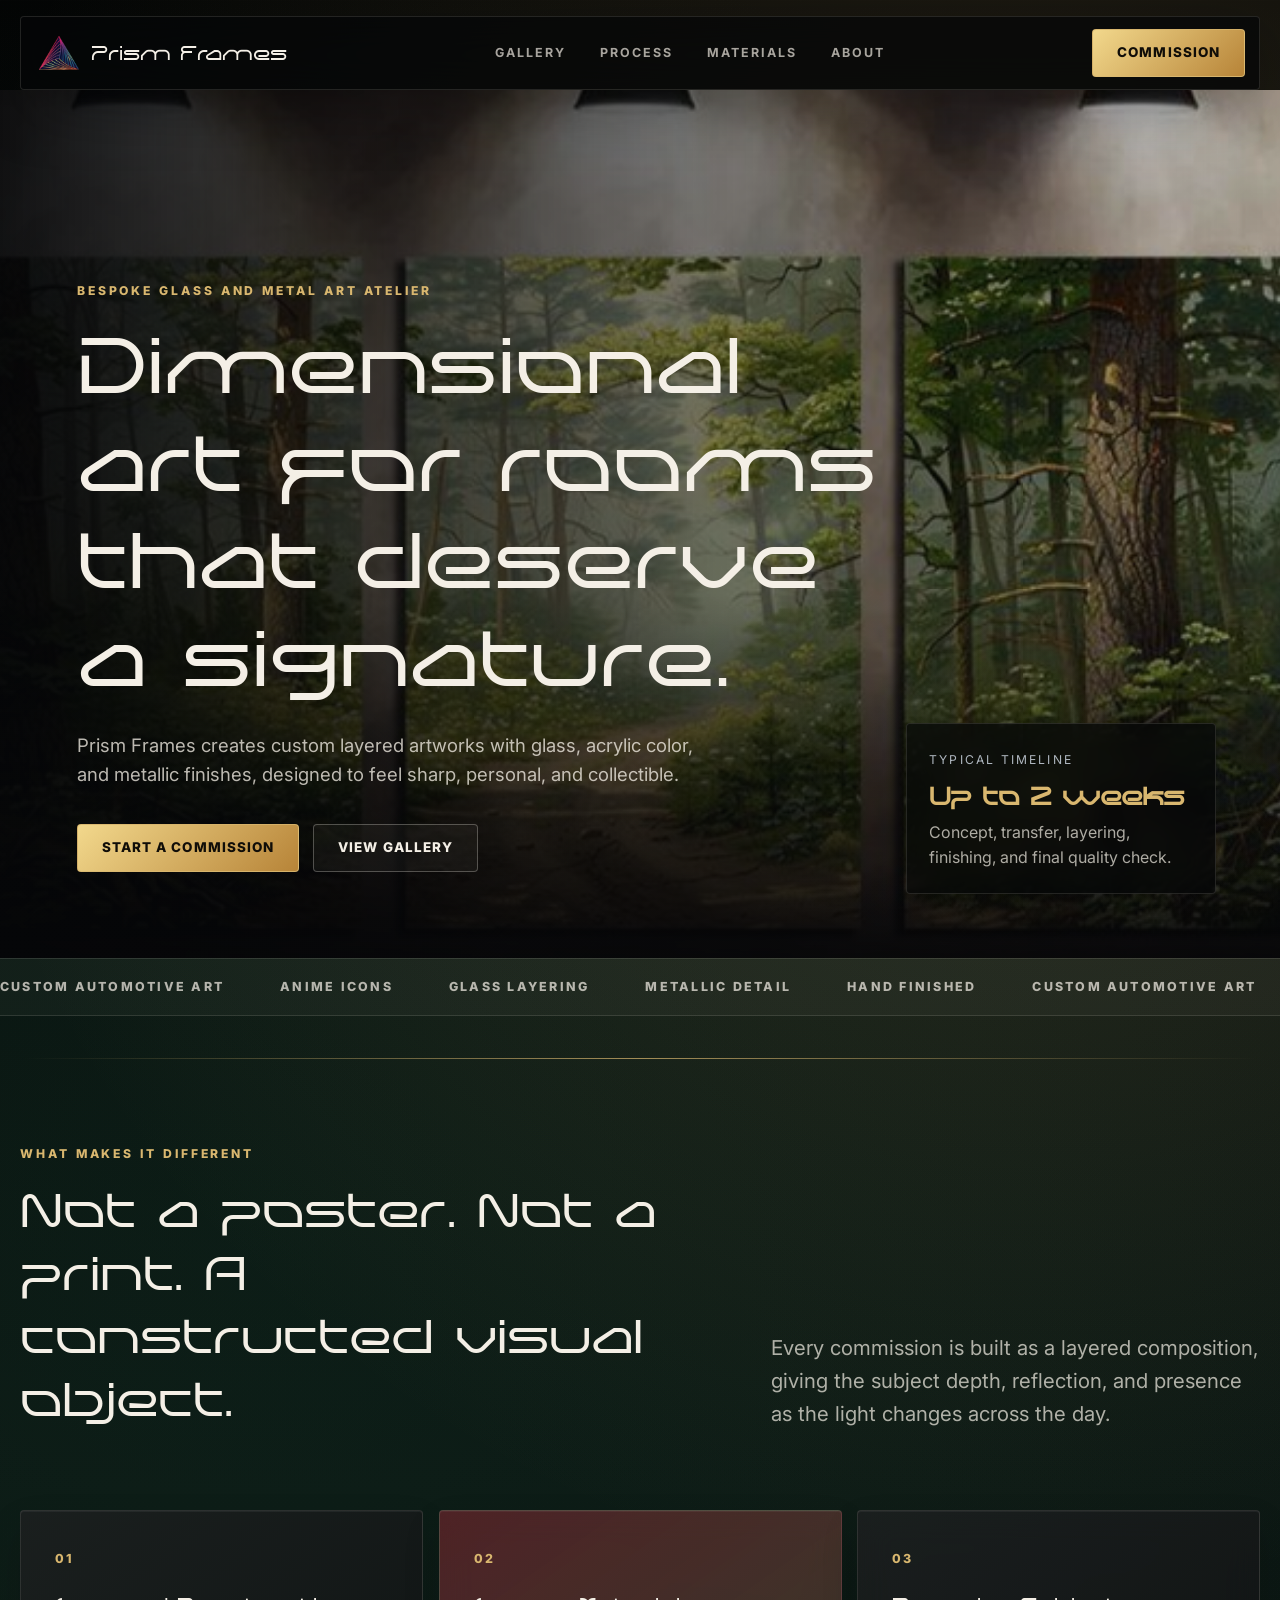
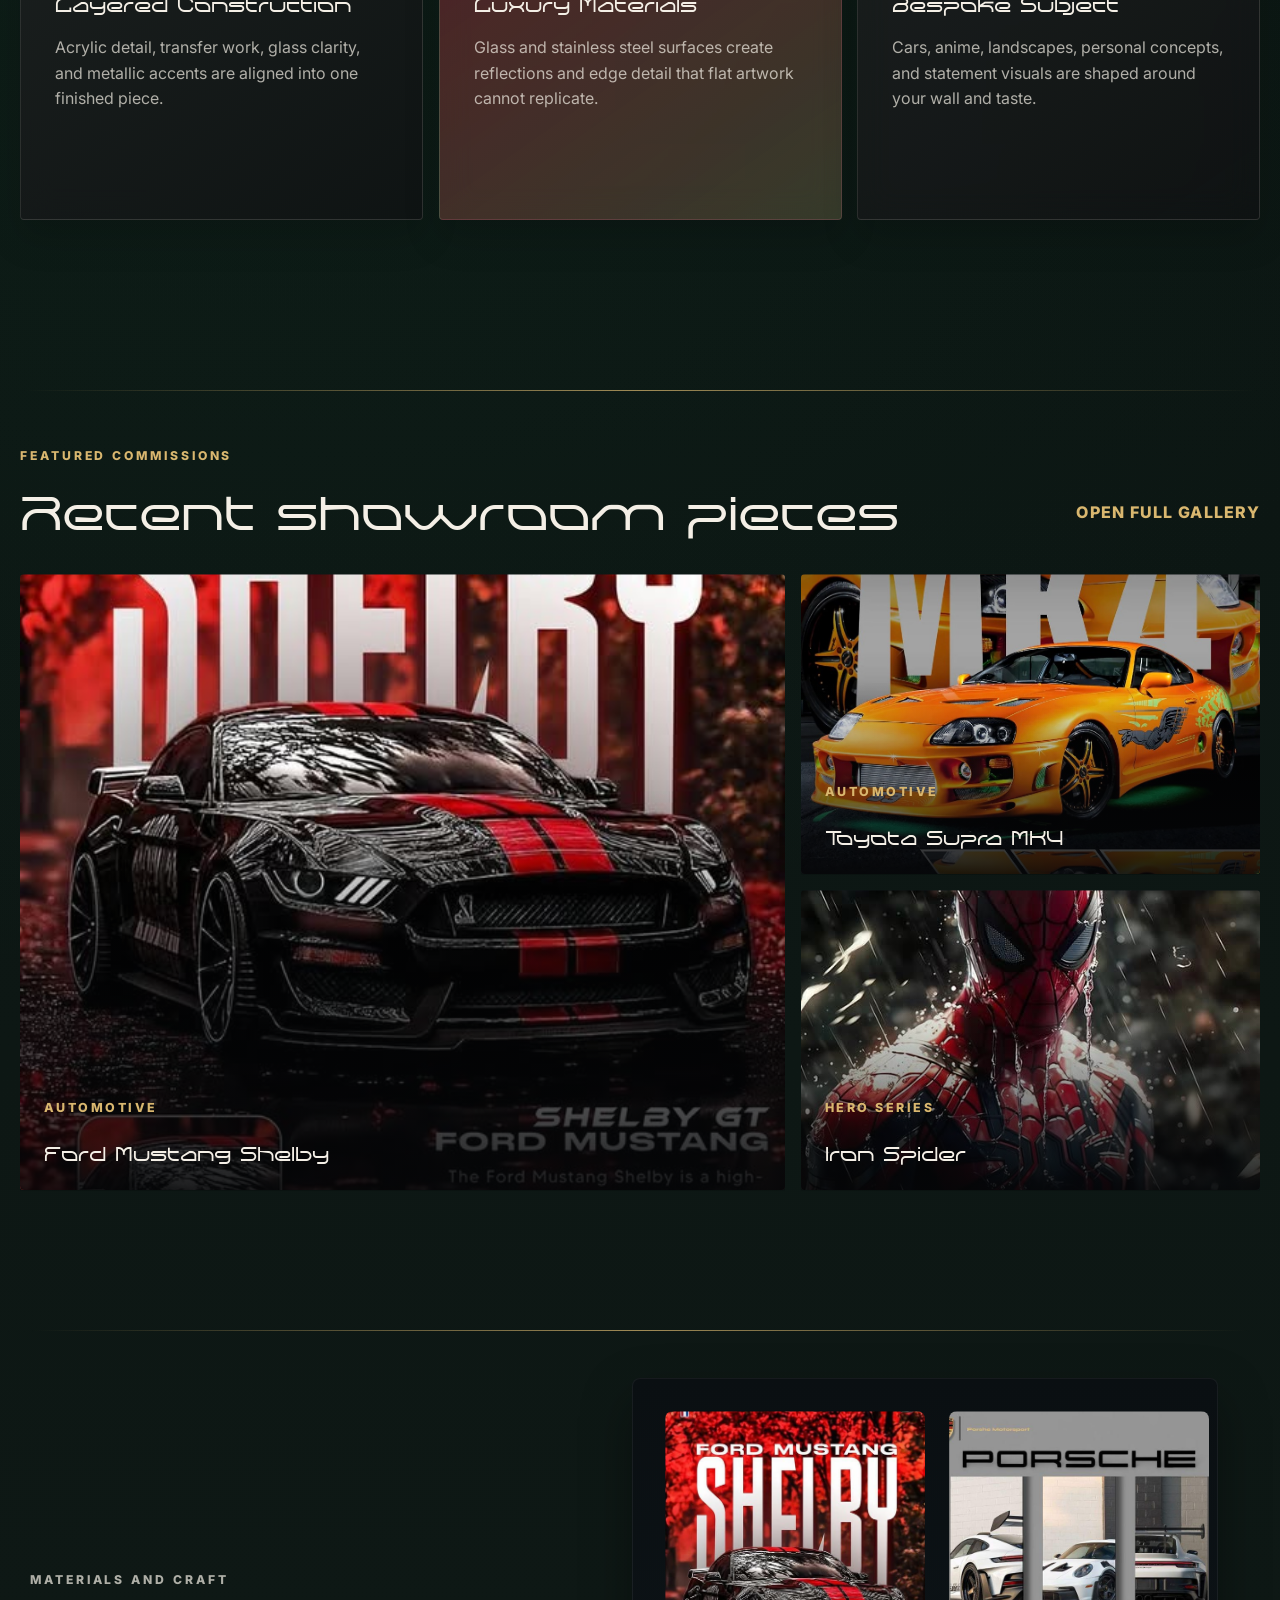
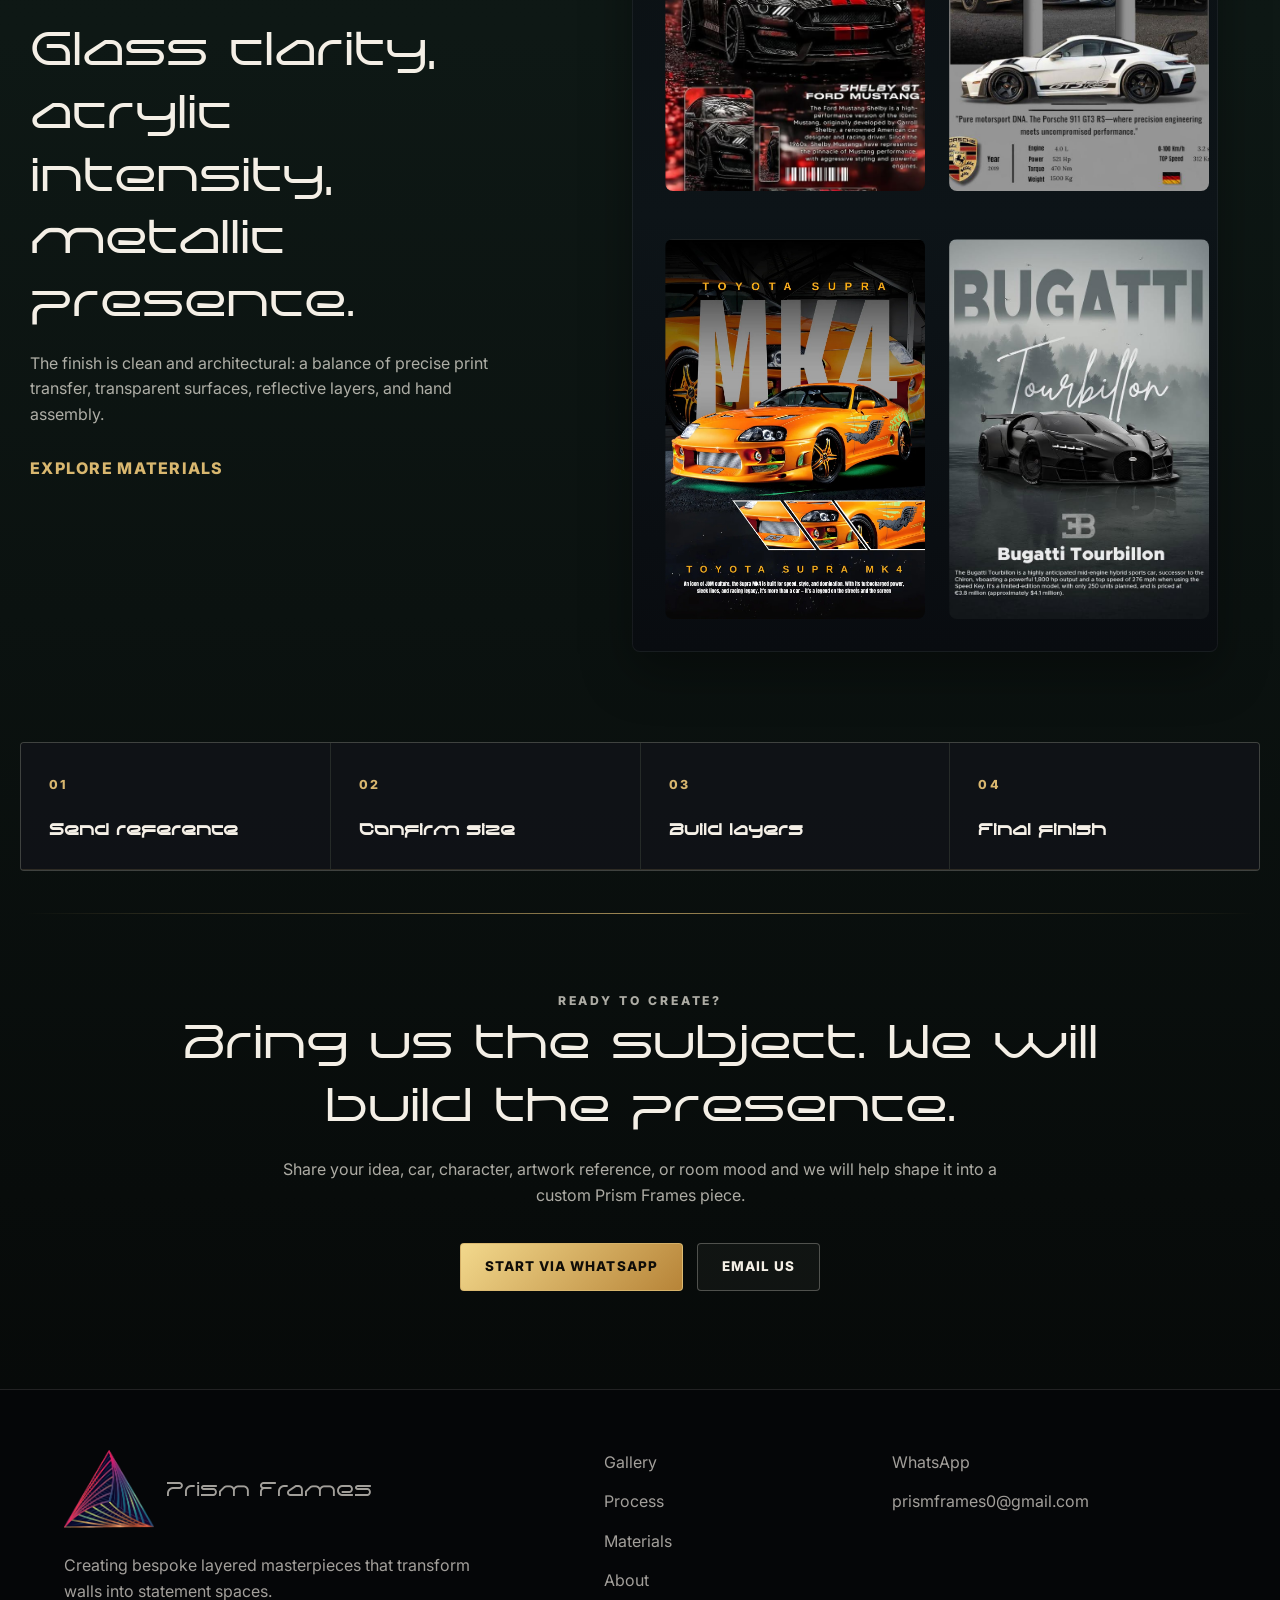
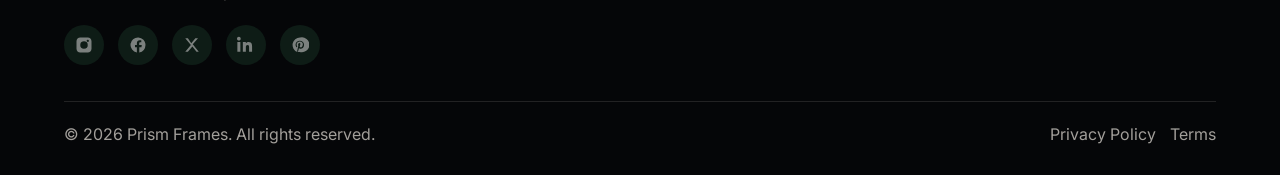
==== commit 9652f2a2: "Add files via upload" ====
--- a/index.html
+++ b/index.html
@@ -1,471 +1,253 @@
-    <!DOCTYPE html>
-    <html lang="en">
-    <head>
-
-    <meta charset="UTF-8">
-    <meta name="viewport" content="width=device-width, initial-scale=1.0">
-
-    <title>Prism Frames</title>
-  <link rel="icon" type="image/png" sizes="32x32" href="images/logo.png">
-<link rel="icon" type="image/png" sizes="16x16" href="images/logo.png">
-<link rel="apple-touch-icon" href="images/logo.png">
-
-    <link rel="stylesheet" href="style.css">
-
-    <link href="https://fonts.googleapis.com/css2?family=Inter:wght@300;400;500;600;700;800&display=swap" rel="stylesheet">
-
-    </head>
-    <div class="lightbox" id="lightbox">
-    <img id="lightbox-img">
-    </div>
-    <body>
-    <!-- PRIVACY POPUP -->
-    <!-- NAVBAR -->
-
+<!DOCTYPE html>
+<html lang="en">
+<head>
+  <meta charset="UTF-8">
+  <meta name="viewport" content="width=device-width, initial-scale=1.0">
+  <title>Prism Frames | Bespoke Layered Art</title>
+  <link rel="icon" type="image/png" sizes="32x32" href="images/logo.png">
+  <link rel="icon" type="image/png" sizes="16x16" href="images/logo.png">
+  <link rel="apple-touch-icon" href="images/logo.png">
+  <link rel="stylesheet" href="style.css">
+  <link rel="preconnect" href="https://fonts.googleapis.com">
+  <link rel="preconnect" href="https://fonts.gstatic.com" crossorigin>
+  <link href="https://fonts.googleapis.com/css2?family=Inter:wght@300;400;500;600;700;800&display=swap" rel="stylesheet">
+</head>
+<body>
+  <div class="site-shell">
     <header class="topbar">
-    <a href="index.html" class="brand-wrap" aria-label="Prism Frames home">
-    <img src="images/logo.png" alt="Prism Frames logo" class="brand-mark">
-    <span class="brand-name">Prism Frames</span>
-    </a>
-
-    <nav class="site-nav" aria-label="Primary">
-    <a href="gallery.html">Gallery</a>
-    <a href="process.html">Process</a>
-    <a href="materials.html">Materials</a>
-    <a href="aboutus.html">About</a>
+      <a href="index.html" class="brand-wrap" aria-label="Prism Frames home">
+        <img src="images/logo.png" alt="Prism Frames logo" class="brand-mark">
+        <span class="brand-name">Prism Frames</span>
+      </a>
+
+      <nav class="site-nav" aria-label="Primary">
+        <a href="gallery.html">Gallery</a>
+        <a href="process.html">Process</a>
+        <a href="materials.html">Materials</a>
+        <a href="aboutus.html">About</a>
+      </nav>
+
+      <a href="https://wa.me/9709239892?text=Hello%20I%20want%20to%20start%20a%20custom%20Prism%20Frames%20commission" class="nav-cta">Commission</a>
+    </header>
+
+    <main>
+      <section class="hero reveal" aria-labelledby="hero-title">
+        <div class="hero-media" aria-hidden="true">
+          <img src="images/hero.jpg" alt="">
+        </div>
+        <div class="hero-copy">
+          <p class="eyebrow">Bespoke glass and metal art atelier</p>
+          <h1 id="hero-title">Dimensional art for rooms that deserve a signature.</h1>
+          <p class="hero-text">
+            Prism Frames creates custom layered artworks with glass, acrylic color, and metallic finishes, designed to feel sharp, personal, and collectible.
+          </p>
+          <div class="hero-actions">
+            <a href="https://wa.me/9709239892?text=Hello%20I%20want%20to%20start%20a%20custom%20Prism%20Frames%20commission" class="primary-btn">Start a Commission</a>
+            <a href="gallery.html" class="secondary-btn">View Gallery</a>
+          </div>
+        </div>
+        <aside class="hero-spec">
+          <span>Typical timeline</span>
+          <strong>Up to 2 weeks</strong>
+          <p>Concept, transfer, layering, finishing, and final quality check.</p>
+        </aside>
+      </section>
+
+      <section class="marquee-band" aria-label="Prism Frames highlights">
+        <div class="marquee-track">
+          <span>Custom Automotive Art</span>
+          <span>Anime Icons</span>
+          <span>Glass Layering</span>
+          <span>Metallic Detail</span>
+          <span>Hand Finished</span>
+          <span>Custom Automotive Art</span>
+          <span>Anime Icons</span>
+          <span>Glass Layering</span>
+        </div>
+      </section>
+
+      <section class="intro-grid reveal">
+        <div>
+          <p class="eyebrow">What makes it different</p>
+          <h2>Not a poster. Not a print. A constructed visual object.</h2>
+        </div>
+        <p>
+          Every commission is built as a layered composition, giving the subject depth, reflection, and presence as the light changes across the day.
+        </p>
+      </section>
+
+      <section class="craft-grid reveal" aria-label="Craft highlights">
+        <article class="craft-card">
+          <span>01</span>
+          <h3>Layered Construction</h3>
+          <p>Acrylic detail, transfer work, glass clarity, and metallic accents are aligned into one finished piece.</p>
+        </article>
+        <article class="craft-card featured">
+          <span>02</span>
+          <h3>Luxury Materials</h3>
+          <p>Glass and stainless steel surfaces create reflections and edge detail that flat artwork cannot replicate.</p>
+        </article>
+        <article class="craft-card">
+          <span>03</span>
+          <h3>Bespoke Subject</h3>
+          <p>Cars, anime, landscapes, personal concepts, and statement visuals are shaped around your wall and taste.</p>
+        </article>
+      </section>
+
+      <section class="showcase reveal" aria-labelledby="showcase-title">
+        <div class="section-heading">
+          <p class="eyebrow">Featured commissions</p>
+          <h2 id="showcase-title">Recent showroom pieces</h2>
+          <a href="gallery.html" class="text-link">Open full gallery</a>
+        </div>
+        <div class="showcase-grid">
+          <article class="showcase-card large">
+            <img src="images/img1.jpg" alt="Ford Mustang Shelby artwork">
+            <div><span>Automotive</span><h3>Ford Mustang Shelby</h3></div>
+          </article>
+          <article class="showcase-card">
+            <img src="images/img3.jpg" alt="Toyota Supra MK4 artwork">
+            <div><span>Automotive</span><h3>Toyota Supra MK4</h3></div>
+          </article>
+          <article class="showcase-card">
+            <img src="images/img2.jpg" alt="Iron Spider artwork">
+            <div><span>Hero Series</span><h3>Iron Spider</h3></div>
+          </article>
+        </div>
+      </section>
+
+      <section class="materials reveal">
+        <div class="materials-copy">
+          <p class="eyebrow">Materials and craft</p>
+          <h2>Glass clarity, acrylic intensity, metallic presence.</h2>
+          <p>
+            The finish is clean and architectural: a balance of precise print transfer, transparent surfaces, reflective layers, and hand assembly.
+          </p>
+          <a href="materials.html" class="text-link">Explore materials</a>
+        </div>
+       <div class="materials-mosaic">
+
+    <div class="poster">
+        <img src="art/art14.jpg" alt="">
+    </div>
+
+    <div class="poster">
+        <img src="art/art2.jpg" alt="">
+    </div>
+
+    <div class="poster">
+        <img src="art/art17.jpg" alt="">
+    </div>
+
+    <div class="poster">
+        <img src="art/art21.jpg" alt="">
+    </div>
+
+</div>
+       
+      </section>
+
+      <section class="process-strip reveal" aria-label="Commission process">
+        <article><span>01</span><strong>Send reference</strong></article>
+        <article><span>02</span><strong>Confirm size</strong></article>
+        <article><span>03</span><strong>Build layers</strong></article>
+        <article><span>04</span><strong>Final finish</strong></article>
+      </section>
+
+      <section class="cta-section reveal">
+        <p class="eyebrow">Ready to create?</p>
+        <h2>Bring us the subject. We will build the presence.</h2>
+        <p>
+          Share your idea, car, character, artwork reference, or room mood and we will help shape it into a custom Prism Frames piece.
+        </p>
+        <div class="cta-actions">
+          <a href="https://wa.me/9709239892?text=Hello%20I%20am%20interested%20in%20a%20custom%20artwork" class="primary-btn">Start via WhatsApp</a>
+          <a href="mailto:prismframes0@gmail.com" class="secondary-btn">Email Us</a>
+        </div>
+      </section>
+    </main>
+  </div>
+
+  <div class="lightbox" id="lightbox" aria-hidden="true">
+    <img id="lightbox-img" alt="">
+  </div>
+
+ <footer class="site-footer">
+  <div class="footer-grid">
+
+    <!-- Left -->
+    <div class="footer-left">
+      <a href="index.html" class="footer-brand">
+        <img src="images/logo2.png" alt="Prism Frames">
+        <span>Prism Frames</span>
+      </a>
+
+      <p>
+        Creating bespoke layered masterpieces that transform walls into
+        statement spaces.
+      </p>
+
+      <div class="social-icons">
+
+        <a href="https://www.instagram.com/prism_frames" class="social">
+          <svg viewBox="0 0 24 24">
+            <path d="M7 2C4.2 2 2 4.2 2 7v10c0 2.8 2.2 5 5 5h10c2.8 0 5-2.2 5-5V7c0-2.8-2.2-5-5-5H7zm5 5a5 5 0 110 10 5 5 0 010-10zm6.5-.5a1.5 1.5 0 11-3.001-.001A1.5 1.5 0 0118.5 6.5z"/>
+          </svg>
+        </a>
+
+        <a href="https://www.facebook.com/share/1DdJ3RttHo/" class="social">
+          <svg viewBox="0 0 24 24">
+            <path d="M22 12a10 10 0 10-11.5 9.9v-7H8v-3h2.5V9.5c0-2.5 1.5-3.9 3.7-3.9 1.1 0 2.2.2 2.2.2v2.4h-1.2c-1.2 0-1.6.7-1.6 1.5V12H17l-.4 3h-2.9v7A10 10 0 0022 12z"/>
+          </svg>
+        </a>
+
+        <a href="https://x.com/Prism_Frames" class="social">
+          <svg viewBox="0 0 24 24">
+            <path d="M3 3l7.5 9L3 21h3.5l6-7 5.5 7H21l-8-10 7-8h-3.5l-5.5 6.5L6.5 3z"/>
+          </svg>
+        </a>
+
+        <a href="https://www.linkedin.com/in/prism-frame" class="social">
+          <svg viewBox="0 0 24 24">
+            <path d="M4.98 3.5C4.98 4.9 3.9 6 2.5 6S0 4.9 0 3.5 1.1 1 2.5 1 4.98 2.1 4.98 3.5zM.5 8h4v13h-4V8zm7.5 0h3.8v1.8h.1c.5-.9 1.8-1.8 3.6-1.8 3.9 0 4.6 2.6 4.6 6V21h-4v-5.7c0-1.4 0-3.2-2-3.2s-2.3 1.5-2.3 3.1V21h-4V8z"/>
+          </svg>
+        </a>
+
+        <a href="https://pin.it/6eD6Xd6Yu" class="social">
+          <svg viewBox="0 0 24 24">
+            <path d="M12 2a10 10 0 00-3.6 19.3c-.1-.8-.2-2 .1-2.8l1.3-5.5s-.3-.6-.3-1.4c0-1.3.8-2.3 1.8-2.3.8 0 1.2.6 1.2 1.3 0 .8-.5 2-.8 3.1-.2.9.4 1.6 1.3 1.6 1.6 0 2.8-1.7 2.8-4.2 0-2.2-1.6-3.8-4-3.8-2.7 0-4.3 2-4.3 4.1 0 .8.3 1.7.7 2.1.1.1.1.2.1.3l-.3 1.2c0 .2-.2.2-.3.1-1-.5-1.6-2.1-1.6-3.4 0-2.8 2-5.3 5.8-5.3 3.1 0 5.5 2.2 5.5 5.1 0 3.1-2 5.6-4.7 5.6-.9 0-1.8-.5-2.1-1l-.6 2.4c-.2.8-.7 1.8-1 2.4.8.2 1.6.3 2.5.3A10 10 0 1012 2z"/>
+          </svg>
+        </a>
+
+      </div>
+    </div>
+
+    <!-- Center -->
+    <nav class="footer-links" aria-label="Footer">
+      <a href="gallery.html">Gallery</a>
+      <a href="process.html">Process</a>
+      <a href="materials.html">Materials</a>
+      <a href="aboutus.html">About</a>
     </nav>
 
-    <a href="https://wa.me/9709239892" class="nav-cta">
-    Start Your Commission
-    </a>
-
-    </header>
-
-
-    <!-- HERO -->
-
-    <section class="hero reveal">
-
-    <div class="hero-content">
-
-    <p class="tag">BESPOKE ART ATELIER</p>
-
-    <h1>
-    Amazing <br>
-    Masterpieces for <br>
-    Discerning Spaces
-    </h1>
-
-    <p class="hero-text">
-    Transform your walls into sculptural statements. 
-    We create heirloom artworks combining acrylic on glass and  
-    metallic accents.
-    </p>
-
-    <div class="hero-buttons">
-
-    <a href="https://wa.me/9709239892" class="gold-btn">
-    Start Your Commission →
-    </a>
-        <a href="gallery.html" class="view-gallery">
-            View Our Gallery
-        </a>
-    </div>
-    <p class="timeline">◷ Typical commission timeline: maximum 2 weeks</p>
-
-    </div>
-
-    </section>
-
-
-    <!-- FEATURES -->
-
-    <section class="features reveal">
-
-    <div class="features-header">
-
-    <p class="subtitle">WHAT SETS US APART</p>
-
-    <h2>Art That Transforms With Every Angle</h2>
-
-    <p class="desc">
-    Our signature technique creates immersive dimensional artwork
-    that evolves as you move through your space.
-    </p>
-
-    </div>
-    <div class="features-grid">
-
-    <!-- CARD 1 -->
-
-    <div class="feature-card gold">
-
-    <div class="icon">
-    <svg width="28" height="28" viewBox="0 0 24 24" fill="none" stroke="#d4a64f" stroke-width="2" stroke-linecap="round" stroke-linejoin="round">
-    <polygon points="12 2 2 7 12 12 22 7 12 2"></polygon>
-    <polyline points="2 12 12 17 22 12"></polyline>
-    <polyline points="2 17 12 22 22 17"></polyline>
-    </svg>
-    </div>
-
-    <h3>Multi-Layered Construction</h3>
-
-    <p>
-    Each piece is a sophisticated 
-    designs of acrylics on glass,
-    backed or accented by metallic
-    sheets creating genuine dart
-    that flat artwork cannot achieve.
-    </p>
-
-    </div>
-
-
-    <!-- CARD 2 -->
-
-    <div class="feature-card blue">
-
-    <div class="icon">
-    <svg width="28" height="28" viewBox="0 0 24 24" fill="none" stroke="#2c4f6f" stroke-width="2" stroke-linecap="round" stroke-linejoin="round">
-    <polygon points="6 3 18 3 22 9 12 21 2 9 6 3"></polygon>
-    <line x1="6" y1="3" x2="12" y2="9"></line>
-    <line x1="18" y1="3" x2="12" y2="9"></line>
-    <line x1="2" y1="9" x2="22" y2="9"></line>
-    </svg>
-    </div>
-
-    <h3>Premium Materials</h3>
-
-    <p>
-    We source only the finest 
-    materials — best quality 
-    glass and artisan metallic sheets
-    ensuring your art stands the test of time.
-    </p>
-
-    </div>
-
-
-    <!-- CARD 3 -->
-
-    <div class="feature-card brown">
-
-    <div class="icon">
-
-    <svg width="28" height="28" viewBox="0 0 24 24" fill="none" stroke="#7a5a3a" stroke-width="2" stroke-linecap="round" stroke-linejoin="round">
-    <path d="M7 16c.5 0 1 .5 1 1 0 2-2 4-4 4-.5 0-1-.5-1-1 0-2 2-4 4-4z"/>
-    <path d="M14 3l7 7-9 9H5v-7l9-9z"/>
-    </svg>
-
-    </div>
-
-    <h3>Fully Bespoke Design</h3>
-
-    <p>
-    Every commission is a direct collaboration with you.
-    From concept to completion we craft artwork that reflects
-    your unique vision and complements your space perfectly.
-    </p>
-
-
-    </div>
-
-    </section>
-
-
-    <!-- RECENT COMMISSIONS -->
-
-    <section class="gallery reveal">
-    <section class="gallery">
-
-    <div class="gallery-header">
-
-    <div>
-    <p class="subtitle">FEATURED WORKS</p>
-    <h2 class="gallery-title">Recent Commissions</h2>
-    </div>
-
-    <a href="gallery.html" class    ="view-link">
-            View Full Gallery →
-        </a>
-
-    </div>
-
-    <div class="gallery-grid">
-
-    <div class="gallery-item">
-    <img src="images/img1.jpg">
-    <div class="overlay">
-    <h3>Ford Mustang Shelby</h3>
-    </div>
-    </div>
-
-    <div class="gallery-item">
-    <img src="images/img2.jpg">
-    <div class="overlay">
-    <h3>Iron Spider </h3>
-    </div>
-    </div>
-
-    <div class="gallery-item">
-    <img src="images/img3.jpg">
-    <div class="overlay">
-    <h3>Toyota Supra MK4</h3>
-    </div>
-    </div>
-
-    </div>
-
-    </section>
-
-
-    <!-- MATERIALS -->
-
-    <section class="materials reveal">
-
-    <div class="materials-wrapper">
-
-    <div class="materials-left">
-
-    <p class="subtitle">MATERIALS & CRAFTSMANSHIP</p>
-
-    <h2>The Art of Layering</h2>
-
-    <p class="desc">
-    Our signature  technique combines two distinct
-    material worlds into a single masterpiece.
-    </p>
-
-    <div class="feature">
-        <div class="icon">
-    <svg width="22" height="22" viewBox="0 0 24 24" fill="none" stroke="#d4a64f" stroke-width="2" stroke-linecap="round" stroke-linejoin="round">
-
-    <path d="M5 3h14l-2 9a5 5 0 0 1-5 4 5 5 0 0 1-5-4L5 3z"></path>
-    <line x1="8" y1="21" x2="16" y2="21"></line>
-
-    </svg>
-    </div>
-    <h3>Premium Glass</h3>
-    <p>Best quality glass for pristine clarity.</p>
-    </div>
-
-    <div class="feature">
-        <svg width="22" height="22" viewBox="0 0 24 24" fill="none" stroke="#d4a64f" stroke-width="2" stroke-linecap="round" stroke-linejoin="round">
-
-    <rect x="3" y="3" width="18" height="18" rx="2"></rect>
-    <line x1="3" y1="12" x2="21" y2="12"></line>
-    <line x1="12" y1="3" x2="12" y2="21"></line>
-
-    </svg>
-    <h3>Artisan Metallics</h3>
-    <p>Hand-selected stainless steel sheets.</p>
-    </div>
-
-
-
-    <a href="materials.html"class="materials-link">Explore Our Materials →</a>
-
-    </div>
-
-
-    <div class="materials-right">
-
-    <div class="materials-grid">
-
-    <img src="images/img4.jpg">
-    <img src="images/img5.jpg">
-    <img src="images/img6.jpg">
-    <img src="images/img7.jpg">
-
-    </div>
-
-    </div>
-
-    </div>
-
-    </section>
-
-
-    <!-- CTA -->
-
-    <section class="cta-section">
-
-    <p class="cta-top">READY TO CREATE?</p>
-
-    <h2 class="cta-title">
-    Let’s Create Something<br>
-    Extraordinary Together
-    </h2>
-
-    <p class="cta-text">
-    Every masterpiece begins with a conversation. Share your vision with us,
-    and let's bring your dream artwork to life a one-of-a-kind piece that
-    will transform your space for generations.
-    </p>
-
-    <div class="cta-buttons">
-
-    <a href="https://wa.me/9709239892?text=Hello%20I%20am%20interested%20in%20a%20custom%20artwork"
-    class="cta-btn whatsapp"
-    target="_blank">
-
-    <svg width="18" height="18" viewBox="0 0 24 24" fill="white">
-    <path d="M20 3.5A11.94 11.94 0 0012.04 0C5.39 0 .02 5.37.02 12.01c0 2.12.55 4.19 1.6 6.01L0 24l6.17-1.61a11.9 11.9 0 005.87 1.5h.01c6.64 0 12.02-5.37 12.02-12.01A11.9 11.9 0 0020 3.5z"/>
-    </svg>
-
-    Start via WhatsApp
-    </a>
-
-    <a href="mailto:prismframes0@gmail.com" class="cta-btn email">
-
-    <svg width="18" height="18" viewBox="0 0 24 24" fill="none" stroke="currentColor" stroke-width="2">
-    <rect x="3" y="5" width="18" height="14" rx="2"/>
-    <path d="M3 7l9 6 9-6"/>
-    </svg>
-
-    Email Us
-    </a>
-
-    </div>
-
-    <p class="cta-note">
-    ✔ Free initial consultation • No obligation • Personalized quotes
-    </p>
-
-    </section>
-
-
-    <!-- FOOTER -->
-
-    <footer class="site-footer">
-
-    <div class="footer-container">
-
-    <!-- LEFT -->
-    <div class="footer-brand">
-
-    <div class="footer-logo">
-    <img src="images/logo2.png" alt="Prism Frames">
-    <span class="brand-name">Prism Frames</span>
-    </div>
-
-    <p>
-    Creating bespoke 3D layered masterpieces that transform spaces into living galleries.
-    Every piece is a collaboration.
-    </p>
-
-    <div class="social-icons">
-
-    <a href="https://www.instagram.com/prism_frames" class="social">
-
-    <!-- Instagram -->
-    <svg viewBox="0 0 24 24">
-    <path d="M7 2C4.2 2 2 4.2 2 7v10c0 2.8 2.2 5 5 5h10c2.8 0 5-2.2 5-5V7c0-2.8-2.2-5-5-5H7zm5 5a5 5 0 110 10 5 5 0 010-10zm6.5-.5a1.5 1.5 0 11-3.001-.001A1.5 1.5 0 0118.5 6.5z"/>
-    </svg>
-
-    </a>
-
-    <a href="https://www.facebook.com/share/1DdJ3RttHo/" class="social">
-
-    <!-- Facebook -->
-    <svg viewBox="0 0 24 24">
-    <path d="M22 12a10 10 0 10-11.5 9.9v-7H8v-3h2.5V9.5c0-2.5 1.5-3.9 3.7-3.9 1.1 0 2.2.2 2.2.2v2.4h-1.2c-1.2 0-1.6.7-1.6 1.5V12H17l-.4 3h-2.9v7A10 10 0 0022 12z"/>
-    </svg>
-
-    </a>
-
-    <a href="https://x.com/Prism_Frames" class="social">
-
-    <!-- X -->
-    <svg viewBox="0 0 24 24">
-    <path d="M3 3l7.5 9L3 21h3.5l6-7 5.5 7H21l-8-10 7-8h-3.5l-5.5 6.5L6.5 3z"/>
-    </svg>
-
-    </a>
-
-    <a href="https://www.linkedin.com/in/prism-frame" class="social">
-
-    <!-- LinkedIn -->
-    <svg viewBox="0 0 24 24">
-    <path d="M4.98 3.5C4.98 4.9 3.9 6 2.5 6S0 4.9 0 3.5 1.1 1 2.5 1 4.98 2.1 4.98 3.5zM.5 8h4v13h-4V8zm7.5 0h3.8v1.8h.1c.5-.9 1.8-1.8 3.6-1.8 3.9 0 4.6 2.6 4.6 6V21h-4v-5.7c0-1.4 0-3.2-2-3.2s-2.3 1.5-2.3 3.1V21h-4V8z"/>
-    </svg>
-
-    </a>
-
-    <a href="https://pin.it/6eD6Xd6Yu" class="social">
-
-    <!-- Pinterest -->
-    <svg viewBox="0 0 24 24">
-    <path d="M12 2a10 10 0 00-3.6 19.3c-.1-.8-.2-2 .1-2.8l1.3-5.5s-.3-.6-.3-1.4c0-1.3.8-2.3 1.8-2.3.8 0 1.2.6 1.2 1.3 0 .8-.5 2-.8 3.1-.2.9.4 1.6 1.3 1.6 1.6 0 2.8-1.7 2.8-4.2 0-2.2-1.6-3.8-4-3.8-2.7 0-4.3 2-4.3 4.1 0 .8.3 1.7.7 2.1.1.1.1.2.1.3l-.3 1.2c0 .2-.2.2-.3.1-1-.5-1.6-2.1-1.6-3.4 0-2.8 2-5.3 5.8-5.3 3.1 0 5.5 2.2 5.5 5.1 0 3.1-2 5.6-4.7 5.6-.9 0-1.8-.5-2.1-1l-.6 2.4c-.2.8-.7 1.8-1 2.4.8.2 1.6.3 2.5.3A10 10 0 1012 2z"/>
-    </svg>
-
-    </a>
-
-    </div>
-    </div>
-
-    <!-- EXPLORE -->
-    <div class="footer-column">
-    <h4>Explore</h4>
-    <a href="gallery.html">Gallery</a>
-    <a href="process.html">The Process</a>
-    <a href="materials.html">Materials</a>
-    <a href="aboutus.html">About Us</a>
-    </div>
-
-    <!-- COMMISSION -->
-    <div class="footer-column">
-    <h4>Start a Commission</h4>
-    <a href="https://wa.me/9709239892?text=Hello%20I%20am%20interested%20in%20a%20custom%20artwork%20and%20request%20a%20quote">Request a Quote</a>
-    <a href="https://wa.me/9709239892?text=Hello%20I%20want%20to%20inquire%20my%20order%20ID:">Pricing</a>
-    <a href="https://wa.me/9709239892">Size Options</a>
-    <a href="https://wa.me/9709239892">Timeline</a>
-    </div>
-
-    <!-- CONTACT -->
-    <div class="footer-column">
-    <h4>Get in Touch</h4>
-
-    <div class="contact-item">
-    <svg viewBox="0 0 24 24">
-    <path d="M20 3.5A11.94 11.94 0 0012.04 0C5.39 0 .02 5.37.02 12.01c0 2.12.55 4.19 1.6 6.01L0 24l6.17-1.61a11.9 11.9 0 005.87 1.5h.01c6.64 0 12.02-5.37 12.02-12.01A11.9 11.9 0 0020 3.5z"/>
-    </svg>
-    <span>Direct consultation via WhatsApp</span>
-    </div>
-
-    <div class="contact-item">
-    <svg viewBox="0 0 24 24">
-    <path d="M4 4h16v16H4z"/>
-    </svg>
-    <span>prismframes0@gmail.com</span>
-    </div>
-
-    <div class="contact-item">
-    <svg viewBox="0 0 24 24">
-    <path d="M12 1a11 11 0 1011 11A11 11 0 0012 1zm1 11.5V6h-2v7h6v-2z"/>
-    </svg>
-    <span>Response within 24 hours</span>
-    </div>
-
-    </div>
-
-    </div>
-
-    <div class="footer-bottom">
-
-    <p>&copy; 2026 Prism Frame. All rights reserved.</p>
-
-    <div class="footer-links">
-    <a href="privacy.html">Privacy Policy</a>
-    <a href="terms.html">Terms of Service</a>
-    </div>
-
-    </div>
-
-    </footer>
-
-
-    <script src="script.js"></script>
-
-    </body>
-    </html>
+    <!-- Right -->
+    <div class="footer-contact">
+      <a href="https://wa.me/9709239892">WhatsApp</a>
+      <a href="mailto:prismframes0@gmail.com">prismframes0@gmail.com</a>
+    </div>
+
+  </div>
+
+  <div class="footer-bottom">
+    <p>&copy; 2026 Prism Frames. All rights reserved.</p>
+
+    <div>
+      <a href="privacy.html">Privacy Policy</a>
+      <a href="terms.html">Terms</a>
+    </div>
+  </div>
+</footer>
+
+  <script src="script.js"></script>
+</body>
+</html>
--- a/style.css
+++ b/style.css
@@ -1,649 +1,826 @@
-@font-face{
-font-family:'neofolia';
-src:url('./font/neofolia.ttf') format('truetype');
-font-weight:normal;
-font-style:normal;
-}
-*{
-margin:0;
-padding:0;
-box-sizing:border-box;
-font-family:'Inter', sans-serif ;
-}
-
-body{
-background:#0b1622;
-color:white;
-line-height:1.6;
-font-family:'Inter', sans-serif;
-overflow-x:hidden;
-}
-h1,h2,h3,h4,h5,h6{
-font-family:'neofolia', sans-serif;
-}
-.lightbox{
-position:fixed;
-top:0;
-left:0;
-width:100%;
-height:100%;
-background:rgba(0,0,0,.9);
-display:none;
-align-items:center;
-justify-content:center;
-z-index:1000;
-}
-
-.lightbox img{
-max-width:90%;
-max-height:90%;
-border-radius:10px;
-}
-/* HEADER */
-
-.topbar{
-display:flex;
-align-items:center;
-justify-content:space-between;
-gap:24px;
-padding:18px 24px;
-margin:12px 5% 0;
-border:1px solid rgba(255,255,255,0.08);
-border-radius:20px;
-background:rgba(7,14,22,0.58);
-backdrop-filter:blur(14px);
-}
-
-.brand-wrap{
-display:inline-flex;
-align-items:center;
-gap:14px;
-text-decoration:none;
-color:inherit;
-}
-
-.brand-mark{
-width:44px;
-height:44px;
-object-fit:contain;
-}
-
-.brand-name{
-font-family:"neofolia", serif;
-font-weight:600;
-letter-spacing:2px;
-font-size:28px;
-}
-
-.site-nav{
-display:flex;
-flex-wrap:wrap;
-gap:20px;
-}
-
-.site-nav a{
-color:#c5d0db;
-text-decoration:none;
-transition:color 0.25s ease;
-}
-
-.site-nav a:hover{
-color:#d4a64f;
-}
-
-.nav-cta{
-display:inline-flex;
-align-items:center;
-justify-content:center;
-min-height:48px;
-padding:0 24px;
-background:#d4a64f;
-color:#09111a;
-font-size:16px;
-font-weight:600;
-text-decoration:none;
-border-radius:999px;
-box-shadow:0 12px 24px rgba(212,166,79,0.18);
-transition:transform 0.25s ease;
-}
-
-.nav-cta:hover{
-transform:translateY(-2px);
-}
-
-/* HERO */
-.tag{
-color:#d4a64f;
-font-size:14px;
-letter-spacing:2px;
-font-weight:500;
-margin-bottom:10px;
-}
-
-.hero{
-min-height:90vh;
-display:flex;
-align-items:center;
-text-align:left;
-justify-content:center;   /* horizontal center */
-padding:80px 5%;
-background:
-linear-gradient(rgba(0,0,0,.6),rgba(0,0,0,.6)),
-url(images/hero.jpg);
-background-size:cover;
-background-position:center;
-background-repeat:no-repeat;
-}
-
-.hero h1{
-font-size:64px;
-margin:20px 0;
-}
-.timeline{
-margin-top:20px;
-color:#9fb0c2;
-font-size:14px;
-display:flex;
-align-items:center;
-gap:8px;
-}
-.hero-text{
-color:#c3ccd5;
-max-width:500px;
-}
-
-.hero-buttons{
-margin-top:25px;
-display:flex;
-gap:10px;
-}
-
-.gold-btn{
-background:#d4a64f;
-display: inline-block;
-    padding: 14px 32px; 
-    border: 2px  ;
-    color: rgb(0, 0, 0);
-    text-decoration: none;
-    font-size: 18px;
-    font-weight: 600;
-    border-radius: 30px;
-    transition: all 0.3s ease;
-    box-shadow: 0 6px 15px rgba(0,0,0,0.2);
-}
-.gold_btn:hover{
-    transform: translateY(-3px);
-    box-shadow: 0 10px 20px rgba(0,0,0,0.3);
-}
-
-.view-gallery{
-    display: inline-block;
-    padding: 14px 32px;
-    background: transparent;
-    border: 2px solid ;
-    color: white;
-    text-decoration: none;
-    font-size: 18px;
-    font-weight: 600;
-    border-radius: 30px;
-    transition: all 0.3s ease;
-    box-shadow: 0 6px 15px rgba(0,0,0,0.2);
-}
-
-.view-gallery:hover{
-    transform: translateY(-3px);
-    box-shadow: 0 10px 20px rgba(0,0,0,0.3);
-}
-.outline-btn{
-border:1px solid white;
-background:transparent;
-color:white;
-padding:14px 24px;
-border-radius:6px;
-}
-
-/* FEATURES */
-
-.features{
-background:#f5f5f5;
-color:#111;
-padding:100px 5%;
-text-align:center;
-}
-/* FEATURES HEADER */
-
-.features-header{
-text-align:center;
-margin:0 auto;
-max-width:900px;
-display:flex;
-flex-direction:column;
-align-items:center;
-}
-
-.features-header h2{
-text-align:center;
-margin:10px auto 15px auto;
-line-height:1.2;
-font-size:42px;
-max-width:700px;
-}
-.features-header p{
-text-align:center;
-max-width:600px;
-margin:0 auto;
-}
-
-.features-header .desc{
-color:#6b7c8f;
-line-height:1.7;
-}
-.subtitle{
-color:#d4a64f;   /* gold color */
-font-size:13px;
-letter-spacing:2px;
-font-weight:600;
-margin-bottom:10px;
-text-transform:uppercase;
-}
-
-.features-grid{
-display:grid;
-grid-template-columns:repeat(3,1fr);
-gap:35px;
-margin-top:40px;
-}
-
-.feature-card{
-background:white;
-padding:30px;
-border-radius:10px;
-box-shadow:0 10px 20px rgba(0,0,0,.1);
-text-align:left;
-}
-.feature-card{
-background:#f2f2f2;
-padding:35px;
-border-radius:12px;
-position:relative;
-box-shadow:0 10px 20px rgba(0,0,0,.08);
-text-align:left;
-}
-
-/* TOP COLOR BAR */
-
-.feature-card::before{
-content:"";
-position:absolute;
-top:0;
-left:0;
-width:100%;
-height:4px;
-border-radius:12px 12px 0 0;
-}
-
-/* COLORS */
-
-.feature-card.gold::before{
-background:#d4a64f;
-}
-
-.feature-card.blue::before{
-background:#2c4f6f;
-}
-
-.feature-card.brown::before{
-background:#7a5a3a;
-}
-
-/* ICON */
-
-.icon{
-margin-bottom:20px;
-}
-.icon svg{
-width:28px;
-height:28px;
-display:block;
-}
-
-
-
-/* GALLERY */
-
-/* RECENT COMMISSIONS */
-
-.gallery{
-padding:100px 5%;
-background:#ffffff;
-color:#111;
-}
-
-.gallery-header{
-display:flex;
-justify-content:space-between;
-align-items:center;
-margin-bottom:40px;
-}
-.gallery-title{
-font-size:52px;
-font-weight:800;
-color:#111;
-margin-top:5px;
-letter-spacing:-1px;
-}
-
-.gallery-grid{
-display:grid;
-grid-template-columns:repeat(3,1fr);
-gap:20px;
-}
-
-/* IMAGE CARD */
-
-.gallery-item{
-position:relative;
-overflow:hidden;
-border-radius:10px;
-cursor:pointer;
-}
-
-.gallery-item img{
-width:100%;
-height:100%;
-display:block;
-transition:transform .5s;
-}
-.view-link{
-    font-size:18px;
-    font-weight:600;
-    color:#1f3b57;   /* dark blue like the image */
-    text-decoration:none;
-    transition:0.3s;
-    float:right;
-}
-
-.view-link:hover{
-    color:#d4af37;   /* gold hover effect */
-}
-
-/* ZOOM EFFECT */
-
-.gallery-item:hover img{
-transform:scale(1.08);
-}
-
-/* OVERLAY */
-
-.overlay{
-position:absolute;;
-bottom:0;
-left:0;
-width:100%;
-height:100%;
-background:linear-gradient(transparent,rgba(0,0,0,.7));
-display:flex;
-align-items:flex-end;
-padding:20px;
-opacity:0;
-transition:.4s;
-}
-
-.overlay h3{
-color:white;
-font-size:25px;
-}
-
-.gallery-item:hover .overlay{
-opacity:1;
-}
-
-/* MATERIALS */
-
-/* ========================= */
-/* MATERIALS SECTION DESIGN */
-/* ========================= */
-
-.materials{
-padding:120px 5%;
-background:#0e1b29;
-border-radius:40px;
-margin:60px;
-color:white; 
-margin-left:80px;  
-}
-
-/* LAYOUT */
-
-.materials-wrapper{
-display:grid;
-grid-template-columns:1.1fr 1fr;
-gap:80px;
-align-items:center;
-}
-
-/* LEFT SIDE */
-
-.materials-left h2{
-font-size:56px;
-margin:10px 0 20px;
-}
-
-.desc{
-color:#9fb0c2;
-max-width:520px;
-margin-bottom:35px;
-line-height:1.7;
-}
-
-.feature{
-margin-bottom:28px;
-}
-
-.feature h3{
-font-size:20px;
-margin-bottom:6px;
-}
-
-.feature p{
-color:#9fb0c2;
-}
-
-.materials-link{
-display:inline-block;
-margin-top:20px;
-color:#d4a64f;
-font-weight:600;
-text-decoration:none;
-cursor:pointer;
-}
-
-/* RIGHT SIDE PANEL */
-
-.materials-right{
-background:#162433;
-padding:45px;
-border-radius:25px;
-
-}
-
-/* GRID */
-
-.materials-grid{
-display:grid;
-grid-template-columns:repeat(2,1fr);
-grid-template-rows:repeat(2,1fr);
-gap:22px;
-}
-
-.materials-grid img{
-width:100%;
-height :90%; 
-border-radius:12px;
-object-fit:cover;
-
-}
-
-/* STAGGERED LOOK */
-
-.materials-grid img:nth-child(2){
-transform:translateY(40px);
-}
-
-.materials-grid img:nth-child(3){
-transform:translateY(-40px);
-}
-
-/* CTA */
-
-.cta{
-background:#f5f5f5;
-color:#111;
-text-align:center;
-padding:100px 20px;
-}
-
-.cta h2{
-font-size:40px;
-margin:20px 0;
-}
-
-.whatsapp{
-background:#25d366;
-border:none;
-padding:14px 22px;
-border-radius:6px;
-color:white;
-}
-
-.email{
-border:1px solid #333;
-background:none;
-padding:14px 22px;
-border-radius:6px;
-}
-.cta-section{
-text-align:center;
-padding:120px 20px;
-max-width:900px;
-margin:auto;
-}
-
-.cta-top{
-color:#c88b2b;
-letter-spacing:2px;
-font-size:13px;
-margin-bottom:15px;
-}
-
-.cta-title{
-font-size:48px;
-font-weight:700;
-line-height:1.2;
-margin-bottom:20px;
-}
-
-.cta-text{
-color:#6c7a86;
-max-width:700px;
-margin:auto;
-margin-bottom:40px;
-font-size:18px;
-}
-
-.cta-buttons{
-display:flex;
-justify-content:center;
-gap:20px;
-margin-bottom:25px;
-flex-wrap:wrap;
-}
-
-.cta-btn{
-display:flex;
-align-items:center;
-gap:10px;
-padding:16px 30px;
-border-radius:8px;
-text-decoration:none;
-font-weight:600;
-font-size:16px;
-transition:0.3s;
-}
-
-.whatsapp{
-background:#25d366;
-color:white;
-}
-
-.whatsapp:hover{
-background:#25d366
-}
-
-.email{
-border:2px solid #b67986;
-color:#2f3e4e;
-}
-
-.email:hover{
-background:#d79a9a;
-color:white;
-}
-
-.cta-note{
-color:#6c7a86;
-font-size:14px;
-margin-top:20px;
-}
-
-/* FOOTER */
-
-.site-footer{
-background:#152838;
-color:#9fb3c8;
-padding:70px 60px 30px;
-}
-
-.footer-container{
-display:grid;
-grid-template-columns:2fr 1fr 1fr 1.5fr;
-gap:60px;
-max-width:1400px;
-margin:auto;
-}
-
-.footer-logo{
-display:flex;
-align-items:center;
-gap:12px;
-font-weight:600;
-font-size:52px;
-color:white;
-}
-
-.footer-logo img{
-width:240px;
-}
-
-.footer-brand p{
-margin:20px 0;
-line-height:1.7;
-}
-
-.footer-column h4{
-color:#e4b14a;
-margin-bottom:20px;
-}
-
-.footer-column a{
-display:block;
-color:#9fb3c8;
-margin-bottom:12px;
-text-decoration:none;
-}
-
-.footer-column a:hover{
-color:white;
+@font-face {
+  font-family: "neofolia";
+  src: url("./font/neofolia.ttf") format("truetype");
+  font-weight: normal;
+  font-style: normal;
+}
+
+:root {
+  --ink: #0f1218;
+  --night: #1a212c;
+  --graphite: #171a20;
+  --steel: #aeb6bf;
+  --mist: #f4efe6;
+  --champagne: #d9b76f;
+  --amber: #b78438;
+  --ruby: #8b1f2d;
+  --line: rgba(244, 239, 230, 0.12);
+  --glass: rgba(12, 15, 20, 0.72);
+  --shadow: 0 32px 90px rgba(0, 0, 0, 0.46);
+  --radius-box: 4px;
+}
+
+* {
+  box-sizing: border-box;
+  margin: 0;
+  padding: 0;
+}
+
+html {
+  scroll-behavior: smooth;
+}
+
+body {
+   min-height: 100vh;
+  color: var(--mist);
+  font-family: "Inter", sans-serif;
+  line-height: 1.6;
+  overflow-x: hidden;
+  cursor: default;
+  background:
+    /* subtle green glow */
+    radial-gradient(circle at 20% 25%, rgba(28, 92, 63, 0.14), transparent 35%),
+  radial-gradient(circle at 80% 10%, rgba(217, 183, 111, 0.18), transparent 24%),
+  linear-gradient(
+    180deg,
+    #040505 0%,
+    #0b1512 30%,
+    #0e1815 65%,
+    #050606 100%
+    );
+}
+
+body::before {
+  content: "";
+  position: fixed;
+  inset: 0;
+  pointer-events: none;
+  z-index: -1;
+  opacity: 0.24;
+  background-image:
+    linear-gradient(rgba(255, 255, 255, 0.035) 1px, transparent 1px),
+    linear-gradient(90deg, rgba(255, 255, 255, 0.025) 1px, transparent 1px);
+  background-size: 80px 80px;
+  mask-image: linear-gradient(to bottom, #000, transparent 78%);
+}
+
+a {
+  color: inherit;
+  text-decoration: none;
+}
+
+img {
+  display: block;
+  max-width: 100%;
+}
+
+h1,
+h2,
+h3,
+.brand-name,
+.footer-brand span {
+  font-family: "neofolia", "Inter", sans-serif;
+  font-weight: 500;
+  letter-spacing: 0;
+}
+
+.site-shell,
+.site-footer {
+  width: min(1440px, 100%);
+  margin: 0 auto;
+}
+
+.topbar {
+  position: sticky;
+  top: 16px;
+  z-index: 20;
+  display: flex;
+  align-items: center;
+  justify-content: space-between;
+  gap: 26px;
+  width: min(1280px, calc(100% - 40px));
+  margin: 16px auto 0;
+  padding: 12px 14px 12px 18px;
+  border: 1px solid var(--line);
+  border-radius: 8px;
+  background: rgba(5, 6, 8, 0.72);
+  box-shadow: 0 18px 60px rgba(0, 0, 0, 0.28);
+  backdrop-filter: blur(18px);
+}
+
+.brand-wrap,
+.footer-brand {
+  display: inline-flex;
+  align-items: center;
+  gap: 12px;
+}
+
+.brand-mark {
+  width: 40px;
+  height: 40px;
+  object-fit: contain;
+}
+
+.brand-name {
+  font-size: clamp(1.25rem, 2vw, 1.75rem);
+}
+
+.site-nav {
+  display: flex;
+  flex-wrap: wrap;
+  justify-content: center;
+  gap: clamp(14px, 3vw, 34px);
+  color: rgba(244, 239, 230, 0.68);
+  font-size: 0.78rem;
+  font-weight: 700;
+  letter-spacing: 0.16em;
+  text-transform: uppercase;
+}
+
+.site-nav a {
+  position: relative;
+  padding: 8px 0;
+  transition: color 0.25s ease;
+}
+
+.site-nav a::after {
+  content: "";
+  position: absolute;
+  left: 0;
+  right: 0;
+  bottom: 0;
+  height: 1px;
+  transform: scaleX(0);
+  transform-origin: center;
+  background: var(--champagne);
+  transition: transform 0.25s ease;
+}
+
+.site-nav a:hover,
+.site-nav a:focus-visible {
+  color: var(--mist);
+}
+
+.site-nav a:hover::after,
+.site-nav a:focus-visible::after {
+  transform: scaleX(1);
+}
+
+.nav-cta,
+.primary-btn,
+.secondary-btn {
+  display: inline-flex;
+  align-items: center;
+  justify-content: center;
+  min-height: 48px;
+  padding: 0 24px;
+  border-radius: 4px;
+  font-size: 0.84rem;
+  font-weight: 800;
+  letter-spacing: 0.08em;
+  text-transform: uppercase;
+  overflow: hidden;
+  position: relative;
+  transition: transform 0.35s cubic-bezier(0.19, 1, 0.22, 1), border-color 0.35s ease, background 0.35s ease, color 0.35s ease, box-shadow 0.35s ease;
+}
+
+.nav-cta::before,
+.primary-btn::before,
+.secondary-btn::before {
+  content: "";
+  position: absolute;
+  inset: -1px;
+  transform: translateX(-120%) skewX(-18deg);
+  background: linear-gradient(90deg, transparent, rgba(255, 255, 255, 0.42), transparent);
+  transition: transform 0.75s cubic-bezier(0.19, 1, 0.22, 1);
+}
+
+.nav-cta:hover::before,
+.primary-btn:hover::before,
+.secondary-btn:hover::before {
+  transform: translateX(120%) skewX(-18deg);
+}
+
+.nav-cta,
+.primary-btn {
+  border: 1px solid rgba(217, 183, 111, 0.85);
+  color: #100d08;
+  background: linear-gradient(135deg, #f2d88c, #b78438);
+}
+
+.secondary-btn {
+  border: 1px solid rgba(244, 239, 230, 0.28);
+  color: var(--mist);
+  background: rgba(244, 239, 230, 0.04);
+}
+
+.nav-cta:hover,
+.primary-btn:hover,
+.secondary-btn:hover {
+  transform: translateY(-2px);
+}
+
+main {
+  overflow: hidden;
+}
+
+.hero {
+  position: relative;
+  min-height: calc(100vh - 32px);
+  display: grid;
+  align-items: end;
+  padding: clamp(120px, 14vw, 180px) clamp(20px, 6vw, 84px) clamp(44px, 7vw, 86px);
+}
+
+.hero-media {
+  position: absolute;
+  inset: 0;
+  z-index: -2;
+  overflow: hidden;
+}
+
+.hero-media img {
+  width: 100%;
+  height: 100%;
+  object-fit: cover;
+  transform: scale(1.08);
+  animation: heroDrift 22s ease-in-out infinite alternate;
+  will-change: transform;
+}
+
+.hero::before {
+  content: "";
+  position: absolute;
+  inset: 0;
+  z-index: -1;
+  background:
+    linear-gradient(90deg, rgba(5, 6, 8, 0.94) 0%, rgba(5, 6, 8, 0.62) 42%, rgba(5, 6, 8, 0.18) 100%),
+    linear-gradient(0deg, rgba(5, 6, 8, 0.92), transparent 42%);
+}
+
+.hero-copy {
+  width: min(840px, 100%);
+  opacity: 0;
+  transform: translateY(34px);
+  animation: grandEntrance 1.25s 0.24s cubic-bezier(0.19, 1, 0.22, 1) forwards;
+}
+
+.eyebrow {
+  margin-bottom: 16px;
+  color: var(--champagne);
+  font-size: 0.76rem;
+  font-weight: 800;
+  letter-spacing: 0.24em;
+  text-transform: uppercase;
+}
+
+h1 {
+  max-width: 900px;
+  font-size: clamp(3.25rem, 8.2vw, 8.8rem);
+  line-height: 0.93;
+}
+
+h2 {
+  font-size: clamp(2.4rem, 5vw, 5.5rem);
+  line-height: 0.98;
+}
+
+h3 {
+  font-size: clamp(1.3rem, 2vw, 2rem);
+  line-height: 1.1;
+}
+
+.hero-text {
+  max-width: 620px;
+  margin-top: 24px;
+  color: rgba(244, 239, 230, 0.76);
+  font-size: clamp(1rem, 1.5vw, 1.16rem);
+}
+
+.hero-actions,
+.cta-actions {
+  display: flex;
+  flex-wrap: wrap;
+  gap: 14px;
+  margin-top: 34px;
+}
+
+.hero-spec {
+  position: absolute;
+  right: clamp(20px, 5vw, 72px);
+  bottom: clamp(24px, 5vw, 72px);
+  width: min(310px, calc(100% - 40px));
+  padding: 22px;
+  border: 1px solid var(--line);
+  border-radius: 8px;
+  background: rgba(5, 6, 8, 0.68);
+  backdrop-filter: blur(14px);
+  opacity: 0;
+  transform: translateY(26px);
+  animation: grandEntrance 1.1s 0.72s cubic-bezier(0.19, 1, 0.22, 1) forwards;
+}
+
+.hero-spec span {
+  color: var(--steel);
+  font-size: 0.76rem;
+  letter-spacing: 0.18em;
+  text-transform: uppercase;
+}
+
+.hero-spec strong {
+  display: block;
+  margin: 8px 0;
+  color: var(--champagne);
+  font-family: "neofolia", sans-serif;
+  font-size: 2rem;
+  line-height: 1;
+}
+
+.hero-spec p,
+.intro-grid > p,
+.materials-copy p,
+.cta-section p,
+.craft-card p {
+  color: rgba(244, 239, 230, 0.7);
+}
+
+.marquee-band {
+  border-block: 1px solid var(--line);
+  overflow: hidden;
+  background: rgba(244, 239, 230, 0.035);
+}
+
+.marquee-track {
+  display: flex;
+  gap: 56px;
+  width: max-content;
+  padding: 18px 0;
+  color: rgba(244, 239, 230, 0.72);
+  font-size: 0.78rem;
+  font-weight: 800;
+  letter-spacing: 0.18em;
+  text-transform: uppercase;
+  animation: marquee 22s linear infinite;
+}
+
+.marquee-track span {
+  white-space: nowrap;
+}
+
+.intro-grid,
+.craft-grid,
+.showcase,
+.materials,
+.process-strip,
+.cta-section {
+  width: min(1280px, calc(100% - 40px));
+  margin: 0 auto;
+}
+
+.intro-grid,
+.showcase,
+.materials,
+.cta-section {
+  position: relative;
+}
+
+.intro-grid::before,
+.showcase::before,
+.materials::before,
+.cta-section::before {
+  content: "";
+  position: absolute;
+  top: 42px;
+  left: 0;
+  width: 0;
+  height: 1px;
+  background: linear-gradient(90deg, transparent, var(--champagne), transparent);
+  opacity: 0.72;
+  transition: width 1.15s cubic-bezier(0.19, 1, 0.22, 1);
+}
+
+.intro-grid.active::before,
+.showcase.active::before,
+.materials.active::before,
+.cta-section.active::before {
+  width: 100%;
+}
+
+.intro-grid {
+  display: grid;
+  grid-template-columns: 1.15fr 0.85fr;
+  gap: clamp(30px, 7vw, 100px);
+  align-items: end;
+  padding: clamp(70px, 10vw, 128px) 0 40px;
+}
+
+.intro-grid > p {
+  font-size: clamp(1.05rem, 1.6vw, 1.28rem);
+}
+
+.craft-grid {
+  display: grid;
+  grid-template-columns: repeat(3, 1fr);
+  gap: 16px;
+  padding: 40px 0 clamp(76px, 10vw, 130px);
+}
+
+.craft-card {
+  position: relative;
+  min-height: 310px;
+  padding: clamp(24px, 3vw, 34px);
+  border: 1px solid rgba(244, 239, 230, 0.12);
+  border-radius: 8px;
+  background:
+    linear-gradient(145deg, rgba(244, 239, 230, 0.08), rgba(244, 239, 230, 0.03)),
+    rgba(5, 6, 8, 0.64);
+  box-shadow: inset 0 1px 0 rgba(255, 255, 255, 0.05), 0 18px 36px rgba(0, 0, 0, 0.16);
+  backdrop-filter: blur(16px);
+  transform-style: preserve-3d;
+  will-change: transform;
+  overflow: hidden;
+  transition: transform 0.65s cubic-bezier(0.19, 1, 0.22, 1), border-color 0.45s ease, box-shadow 0.45s ease, background 0.45s ease;
+}
+
+.craft-card::before {
+  content: "";
+  position: absolute;
+  inset: 0;
+  transform: translateX(-120%) skewX(-18deg);
+  background: linear-gradient(120deg, transparent 0%, rgba(255, 255, 255, 0.08) 45%, transparent 100%);
+  transition: transform 0.8s cubic-bezier(0.19, 1, 0.22, 1);
+}
+
+.craft-card.featured {
+  background:
+    linear-gradient(145deg, rgba(139, 31, 45, 0.48), rgba(217, 183, 111, 0.16)),
+    rgba(244, 239, 230, 0.045);
+}
+
+.craft-card:hover,
+.craft-card:focus-within {
+  transform: perspective(1200px) rotateX(4deg) rotateY(-4deg) translateY(-10px) scale(1.01);
+  border-color: rgba(217, 183, 111, 0.5);
+  box-shadow: 0 28px 70px rgba(0, 0, 0, 0.34), inset 0 1px 0 rgba(255, 255, 255, 0.1);
+}
+
+.craft-card:hover::before,
+.craft-card:focus-within::before {
+  transform: translateX(120%) skewX(-18deg);
+}
+
+.craft-card span,
+.process-strip span,
+.showcase-card span {
+  display: inline-block;
+  margin-bottom: 22px;
+  color: var(--champagne);
+  font-size: 0.78rem;
+  font-weight: 800;
+  letter-spacing: 0.2em;
+  text-transform: uppercase;
+}
+
+.craft-card h3 {
+  margin-bottom: 16px;
+}
+
+.showcase,
+.materials,
+.cta-section {
+  padding: clamp(58px, 8vw, 98px) 0;
+}
+
+.section-heading {
+  display: grid;
+  grid-template-columns: 1fr auto;
+  gap: 24px;
+  align-items: end;
+  margin-bottom: 30px;
+}
+
+.section-heading .eyebrow {
+  grid-column: 1 / -1;
+  margin-bottom: -8px;
+}
+
+.text-link {
+  align-self: center;
+  color: var(--champagne);
+  font-weight: 800;
+  letter-spacing: 0.08em;
+  text-transform: uppercase;
+}
+
+.showcase-grid {
+  display: grid;
+  grid-template-columns: 1.25fr 0.75fr;
+  grid-template-rows: repeat(2, 300px);
+  gap: 16px;
+}
+
+.showcase-card {
+  position: relative;
+  overflow: hidden;
+  border-radius: 8px;
+  background: var(--graphite);
+  box-shadow: var(--shadow);
+  opacity: 0;
+  clip-path: inset(0 100% 0 0);
+  transform: translateY(18px);
+  transition:
+    opacity 0.45s ease,
+    clip-path 0.9s cubic-bezier(0.19, 1, 0.22, 1),
+    transform 0.65s ease,
+    box-shadow 0.35s ease;
+}
+
+.showcase-card:hover,
+.showcase-card:focus-within {
+  transform: translateY(-8px) scale(1.01);
+  box-shadow: 0 24px 64px rgba(0, 0, 0, 0.36);
+}
+
+.showcase.active .showcase-card {
+  opacity: 1;
+  clip-path: inset(0 0 0 0);
+  transform: translateY(0);
+}
+
+.showcase.active .showcase-card:nth-child(2) {
+  transition-delay: 0.08s;
+}
+
+.showcase.active .showcase-card:nth-child(3) {
+  transition-delay: 0.14s;
+}
+
+.showcase-card.large {
+  grid-row: 1 / span 2;
+}
+
+.showcase-card img {
+  width: 100%;
+  height: 100%;
+  object-fit: cover;
+  transition: transform 0.7s ease, filter 0.7s ease;
+}
+
+.showcase-card::after {
+  content: "";
+  position: absolute;
+  inset: 0;
+  background: linear-gradient(180deg, transparent 35%, rgba(5, 6, 8, 0.9));
+}
+
+.showcase-card::before {
+  content: "";
+  position: absolute;
+  inset: 0;
+  z-index: 2;
+  pointer-events: none;
+  transform: translateX(-105%);
+  background: linear-gradient(
+    90deg,
+    transparent 0%,
+    rgba(217, 183, 111, 0.08) 32%,
+    rgba(244, 239, 230, 0.42) 50%,
+    rgba(217, 183, 111, 0.08) 68%,
+    transparent 100%
+  );
+}
+
+.showcase-card:hover::before,
+.showcase-card:focus-within::before {
+  animation: cardSnapWipe 0.55s cubic-bezier(0.19, 1, 0.22, 1);
+}
+
+.showcase-card div {
+  position: absolute;
+  left: 24px;
+  right: 24px;
+  bottom: 22px;
+  z-index: 3;
+}
+
+.showcase-card:hover img {
+  transform: scale(1.08);
+  filter: saturate(1.1) contrast(1.05);
+}
+
+.materials {
+   display:grid;
+    grid-template-columns: 42% 48%;
+    align-items:center;
+    gap:90px;
+
+    width:min(1280px,calc(100% - 60px));
+    margin:auto;
+
+    padding:90px 0;
+
+    border:none;
+    background:transparent;
+    
+}
+
+.materials-copy {
+ max-width:470px;
+    margin:0;
+}
+
+.materials-copy p {
+  margin: 20px 0 28px;
+}
+
+.materials-mosaic {
+  display: grid;
+  grid-template-columns: repeat(2, minmax(0, 1fr));
+  gap: clamp(28px, 4vw, 48px);
+  width: min(100%, 1080px);
+  margin: 0 auto;
+  align-items: start;
+
+  padding: 32px;
+
+  /* New background */
+  background:
+    linear-gradient(180deg, #0a0f12 0%, #0d1418 50%, #090c10 100%);
+
+  border: 1px solid rgba(255,255,255,0.06);
+
+  /* Sharp rounded corners */
+  border-radius: 8px;
+
+  box-shadow: 0 20px 50px rgba(0,0,0,0.35);
+}
+
+.materials-mosaic img {
+    width:100%;
+    height:100%;
+    object-fit:cover;
+
+    border-radius:16px;
+    display:block;
+    transition:.35s;  
+}
+.poster{
+    width:260px;
+    height:380px;
+    overflow:hidden;
+    border-radius:8px;
+}
+
+.poster img{
+    width:100%;
+    height:100%;
+    object-fit:cover;
+    display:block;
+}
+.materials.active .materials-mosaic img {
+  clip-path: inset(0 0 0 0);
+  transform: translateY(0);
+}
+.materials.active .materials-mosaic img:nth-child(1){
+    grid-row:span 2;
+}
+
+.materials.active .materials-mosaic img:nth-child(2) {
+  transition-delay: 0.12s;
+  margin-top:36px;
+}
+
+.materials.active .materials-mosaic img:nth-child(3) {
+  grid-row:span 2;
+}
+
+.materials.active .materials-mosaic img:nth-child(4) {
+  transition-delay: 0.28s;
+  margin-top:36px;
+}
+
+.materials-mosaic img:hover{
+   transform:scale(1.03);
+}
+
+.process-strip {
+  display: grid;
+  grid-template-columns: repeat(4, 1fr);
+  gap: 1px;
+  border: 1px solid var(--line);
+  border-radius: 8px;
+  overflow: hidden;
+  background: var(--line);
+}
+
+.process-strip article {
+  padding: 28px;
+  background: rgba(12, 15, 20, 0.86);
+  position: relative;
+  overflow: hidden;
+  transition: background 0.35s ease, transform 0.45s cubic-bezier(0.19, 1, 0.22, 1), box-shadow 0.35s ease;
+}
+
+.process-strip article::before {
+  content: "";
+  position: absolute;
+  inset: 0;
+  transform: translateY(100%);
+  background: linear-gradient(180deg, rgba(217, 183, 111, 0.18), transparent);
+  transition: transform 0.55s cubic-bezier(0.19, 1, 0.22, 1);
+}
+
+.process-strip article:hover,
+.process-strip article:focus-within {
+  transform: translateY(-6px) scale(1.01);
+  box-shadow: inset 0 1px 0 rgba(255, 255, 255, 0.04);
+}
+
+.process-strip article:hover::before {
+  transform: translateY(0);
+}
+
+.process-strip strong {
+  display: block;
+  font-family: "neofolia", sans-serif;
+  font-size: 1.35rem;
+  line-height: 1.12;
+}
+
+.cta-section {
+  text-align: center;
+}
+
+.cta-section h2 {
+  max-width: 920px;
+  margin: 0 auto;
+}
+
+.cta-section p {
+  max-width: 720px;
+  margin: 22px auto 0;
+}
+
+.cta-actions {
+  justify-content: center;
+}
+
+.site-footer {
+  padding: 60px clamp(20px, 5vw, 70px) 28px;
+  border-top: 1px solid var(--line);
+  background: #050608;
+}
+
+.footer-grid {
+  display: grid;
+  grid-template-columns: 1.4fr 0.7fr 0.9fr;
+  gap: 36px;
+  width: min(1280px, 100%);
+  margin: 0 auto;
+}
+
+.footer-brand img {
+  width: 90px;
+}
+
+.footer-brand span {
+  font-size: 1.7rem;
+}
+
+.footer-grid p,
+.footer-grid a,
+.footer-bottom {
+  color: rgba(244, 239, 230, 0.66);
+}
+
+.footer-grid p {
+  max-width: 420px;
+  margin-top: 18px;
+}
+
+.footer-grid nav,
+.footer-contact,
+.footer-bottom,
+.footer-bottom div {
+  display: flex;
+  gap: 14px;
+}
+
+.footer-grid nav,
+.footer-contact {
+  flex-direction: column;
+}
+
+.footer-grid a:hover {
+  color: var(--champagne);
+}
+
+.footer-bottom {
+  justify-content: space-between;
+  width: min(1280px, 100%);
+  margin: 36px auto 0;
+  padding-top: 20px;
+  border-top: 1px solid var(--line);
 }
 
 .social-icons{
@@ -656,7 +833,7 @@
 width:40px;
 height:40px;
 border-radius:50%;
-background:#22384c;
+background:#0E1C16;
 display:flex;
 align-items:center;
 justify-content:center;
@@ -664,200 +841,274 @@
 
 .social svg{
 width:18px;
-fill:white;
-}
-
-.contact-item{
-display:flex;
-gap:10px;
-margin-bottom:14px;
-align-items:center;
-}
-
-.contact-item svg{
-width:18px;
-fill:#e4b14a;
-}
-
-.footer-bottom{
-border-top:1px solid #2a4156;
-margin-top:50px;
-padding-top:20px;
-display:flex;
-justify-content:space-between;
-max-width:1400px;
-margin-left:auto;
-margin-right:auto;
-}
-
-.footer-links a{
-margin-left:25px;
-color:#9fb3c8;
-text-decoration:none;
-}
-
-.footer-links a:hover{
-color:white;
-}
-/* ========================= */
-/* MOBILE RESPONSIVENESS */
-/* ========================= */
-
-
-
-/* MOBILE SAFE FIX */
-@media (max-width:768px){
-
-.topbar{
-flex-direction:column;
-align-items:flex-start;
-gap:14px;
-margin:10px 4% 0;
-padding:16px;
-}
-
-.site-nav{
-width:100%;
-gap:12px;
-justify-content:flex-start;
-}
-
-/* HERO */
-.hero h1{
-font-size:36px;
-}
-
-.hero{
-padding:60px 20px;
-text-align:center;
-min-height:auto;
-}
-
-.hero-buttons{
-flex-direction:column;
-align-items:center;
-}
-
-.gold-btn,
-.view-gallery{
-width:100%;
-justify-content:center;
-text-align:center;
-}
-
-/* FEATURES */
-.features-grid{
-grid-template-columns:1fr;
-}
-
-/* GALLERY */
-.gallery-grid{
-grid-template-columns:1fr;
-}
-
-/* MATERIALS */
-.materials{
-margin:20px;
-padding:60px 20px;
-margin-left:20px;
-}
-
-.materials-wrapper{
-grid-template-columns:1fr;
-gap:40px;
-}
-
-.materials-left h2{
-font-size:32px;
-}
-
-.footer-container{
-grid-template-columns:1fr;
-gap:30px;
-text-align:center;
-}
-
-.footer-bottom{
-flex-direction:column;
-gap:10px;
-text-align:center;
-}
-
-.hero h1{
-font-size:38px !important;
-line-height:1.2;
-}
-
-.features-grid{
-grid-template-columns:1fr !important;
-}
-
-.gallery-grid{
-grid-template-columns:1fr !important;
-}
-
-.materials-wrapper{
-grid-template-columns:1fr !important;
-}
-
-.nav-cta{
-width:100%;
-}
-
-.footer-links a{
-margin-left:0;
-margin-right:16px;
-}
-
-}
-@media (max-width:768px){
-
-.cta-section{
-margin:0 !important;
-max-width:100% !important;
-padding:0 20px 10px;
-}
-
-body{
-overflow-x:hidden;
-}
-
-.materials{
-border-radius:20px;
-}
-
-.materials-right{
-width:100%;
-padding:20px;
-}
-
-.footer-logo{
-flex-direction:column;
-align-items:center;
-text-align:center;
-gap:10px;
-}
-
-.footer-logo img{
-width:140px;
-}
-
-.brand-name{
-font-size:22px;
-text-align:center;
-}
-
-.footer-container{
-padding:0 15px;
-}
-
-.site-footer{
-padding:50px 20px 20px;
-}
-
-.footer-brand p{
-font-size:14px;
-word-wrap:break-word;
-}
-
-}
+fill:rgba(190, 190, 190, 0.623);
+}
+
+.lightbox {
+  position: fixed;
+  inset: 0;
+  z-index: 1000;
+  display: none;
+  align-items: center;
+  justify-content: center;
+  background: rgba(5, 6, 8, 0.92);
+  backdrop-filter: blur(12px);
+}
+
+.lightbox.is-active {
+  display: flex;
+}
+
+.lightbox img {
+  max-width: min(92vw, 1100px);
+  max-height: 88vh;
+  border-radius: 8px;
+  box-shadow: var(--shadow);
+}
+
+.reveal {
+  opacity: 0;
+  transform: translateY(46px);
+  transition: opacity 1s ease, transform 1s cubic-bezier(0.19, 1, 0.22, 1);
+}
+
+.reveal.active,
+.reveal.is-visible {
+  opacity: 1;
+  transform: translateY(0);
+}
+
+.reveal h2,
+.reveal h3,
+.reveal .eyebrow,
+.reveal p,
+.reveal .text-link {
+  transition: opacity 0.9s ease, transform 0.9s cubic-bezier(0.19, 1, 0.22, 1);
+}
+
+.reveal:not(.active) h2,
+.reveal:not(.active) h3,
+.reveal:not(.active) .eyebrow,
+.reveal:not(.active) p,
+.reveal:not(.active) .text-link {
+  opacity: 0;
+  transform: translateY(18px);
+}
+
+.reveal.active h2,
+.reveal.active h3,
+.reveal.active .eyebrow,
+.reveal.active p,
+.reveal.active .text-link {
+  opacity: 1;
+  transform: translateY(0);
+}
+
+@keyframes heroDrift {
+  from {
+    transform: scale(1.08) translate3d(0, 0, 0);
+  }
+  to {
+    transform: scale(1.14) translate3d(2%, -1%, 0);
+  }
+}
+
+@keyframes grandEntrance {
+  to {
+    opacity: 1;
+    transform: translateY(0);
+  }
+}
+
+@keyframes cardSnapWipe {
+  from {
+    transform: translateX(-105%);
+  }
+  to {
+    transform: translateX(105%);
+  }
+}
+
+@keyframes marquee {
+  from {
+    transform: translateX(0);
+  }
+  to {
+    transform: translateX(-50%);
+  }
+}
+
+@media (prefers-reduced-motion: reduce) {
+  *,
+  *::before,
+  *::after {
+    animation-duration: 0.01ms !important;
+    animation-iteration-count: 1 !important;
+    scroll-behavior: auto !important;
+    transition-duration: 0.01ms !important;
+  }
+}
+
+@media (max-width: 980px) {
+  .topbar {
+    position: relative;
+    top: 0;
+    flex-direction: column;
+    align-items: flex-start;
+  }
+
+  .site-nav {
+    justify-content: flex-start;
+  }
+
+  .hero {
+    min-height: 820px;
+    align-items: center;
+  }
+
+  .hero-spec {
+    position: static;
+    margin-top: 30px;
+  }
+
+  .intro-grid,
+  .materials {
+    grid-template-columns: 1fr;
+  }
+
+  .craft-grid,
+  .process-strip {
+    grid-template-columns: repeat(2, 1fr);
+  }
+
+  .showcase-grid {
+    grid-template-columns: 1fr;
+    grid-template-rows: repeat(3, 340px);
+  }
+
+  .showcase-card.large {
+    grid-row: auto;
+  }
+
+  .footer-grid {
+    grid-template-columns: 1fr 1fr;
+  }
+}
+
+@media (max-width: 768px) {
+  .topbar,
+  .intro-grid,
+  .craft-grid,
+  .showcase,
+  .materials,
+  .process-strip,
+  .cta-section {
+    width: min(100% - 28px, 740px);
+  }
+
+  .topbar {
+    margin-top: 12px;
+    padding: 14px;
+  }
+
+  .brand-mark {
+    width: 36px;
+    height: 36px;
+  }
+
+  .site-nav {
+    width: 100%;
+    gap: 10px 16px;
+    font-size: 0.7rem;
+  }
+
+  .nav-cta,
+  .primary-btn,
+  .secondary-btn {
+    width: 100%;
+  }
+
+  .hero {
+    min-height: 760px;
+    padding: 92px 14px 34px;
+  }
+
+  h1 {
+    font-size: clamp(3rem, 13vw, 5.6rem);
+  }
+
+  h2 {
+    font-size: clamp(2.25rem, 10vw, 4rem);
+  }
+
+  .hero-actions,
+  .cta-actions {
+    flex-direction: column;
+  }
+
+  .craft-grid,
+  .process-strip,
+  .footer-grid {
+    grid-template-columns: 1fr;
+  }
+
+  .craft-card {
+    min-height: auto;
+  }
+
+  .section-heading {
+    grid-template-columns: 1fr;
+  }
+
+  .showcase-grid {
+    grid-template-rows: repeat(3, 300px);
+  }
+
+  .footer-bottom {
+    flex-direction: column;
+  }
+}
+
+@media (max-width: 560px) {
+  .materials {
+    padding: 28px 18px;
+  }
+
+  .materials-mosaic {
+    grid-template-columns: 1fr;
+  }
+}
+
+/* Sharp luxury corner pass */
+.topbar,
+.nav-cta,
+.primary-btn,
+.secondary-btn,
+.hero-spec,
+.craft-card,
+.showcase-card,
+.materials-mosaic img,
+.process-strip,
+.lightbox img {
+  border-radius: var(--radius-box);
+}
+
+.materials-mosaic img {
+  object-position: center;
+}
+
+.materials-mosaic img:nth-child(1) {
+  object-position: center 42%;
+}
+
+.materials-mosaic img:nth-child(2) {
+  object-position: center 54%;
+}
+
+.materials-mosaic img:nth-child(3) {
+  object-position: center 46%;
+}
+
+.materials-mosaic img:nth-child(4) {
+  object-position: center 38%;
+}
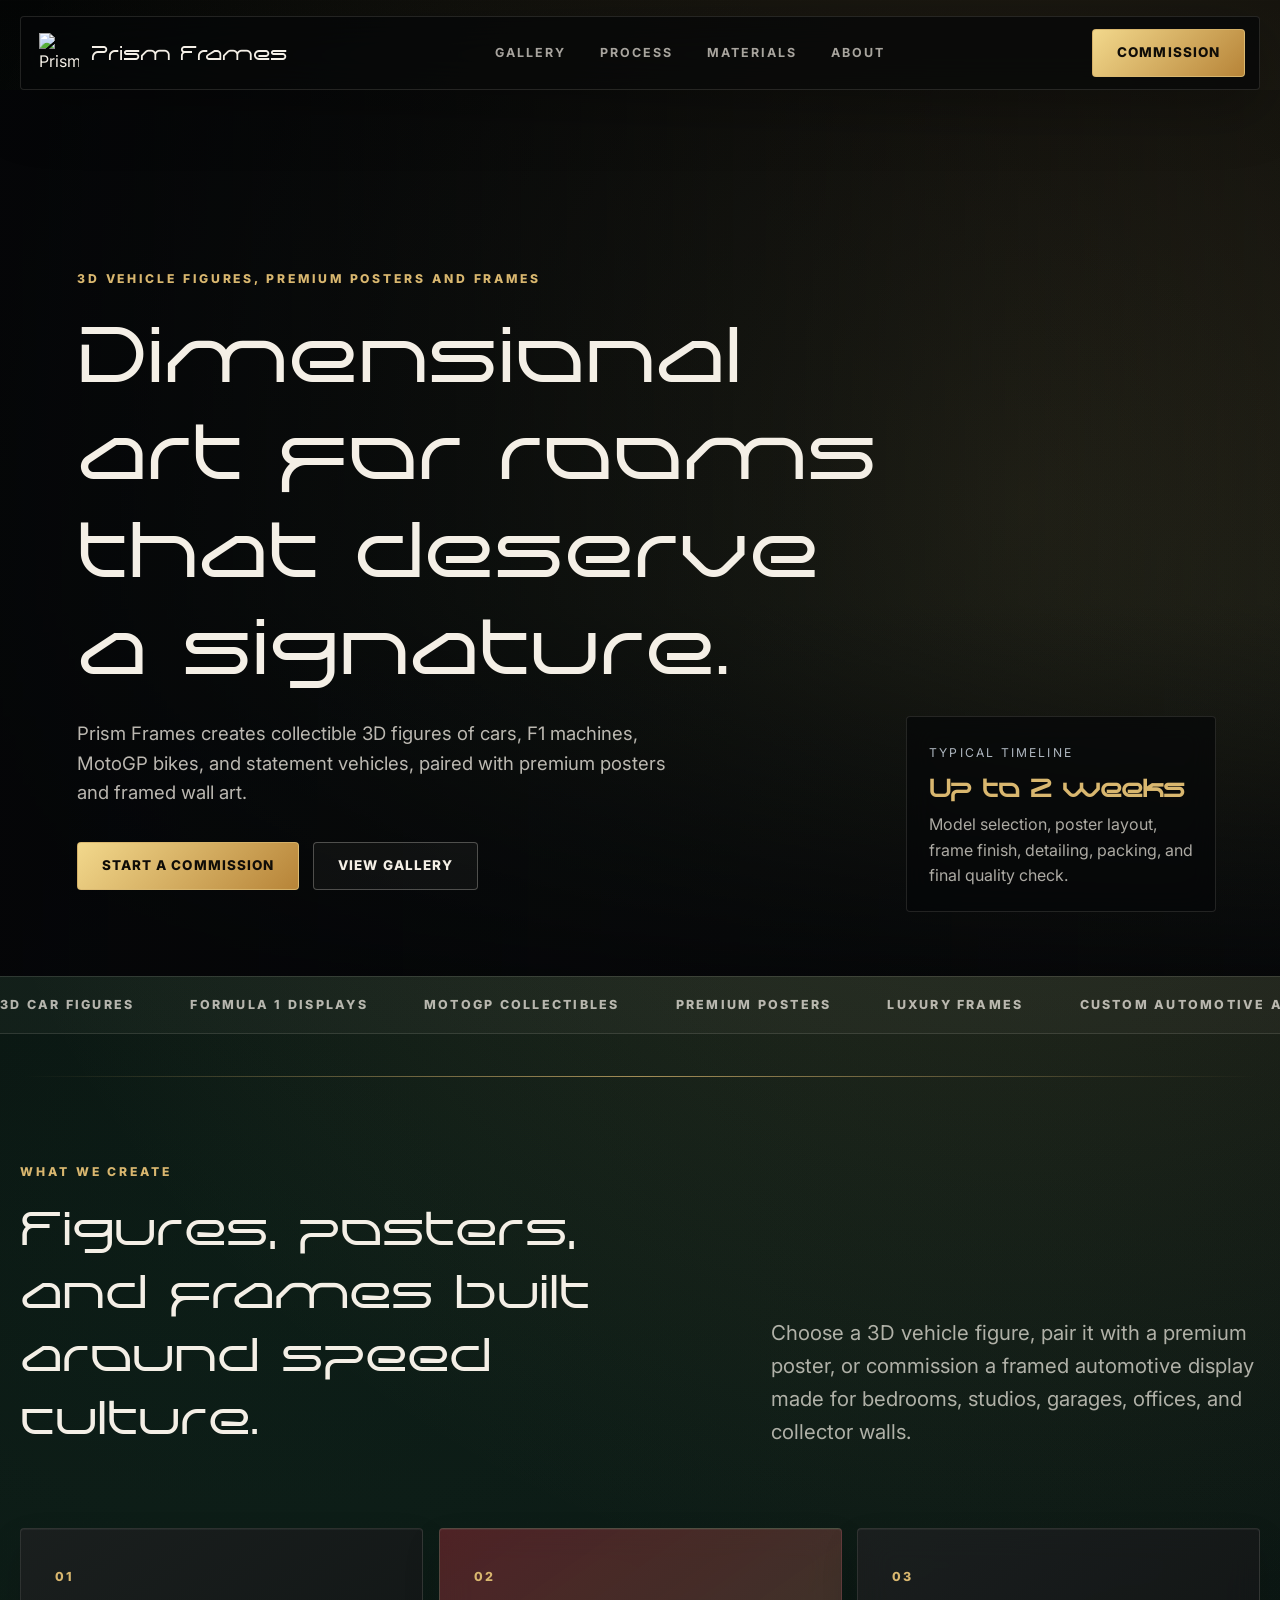
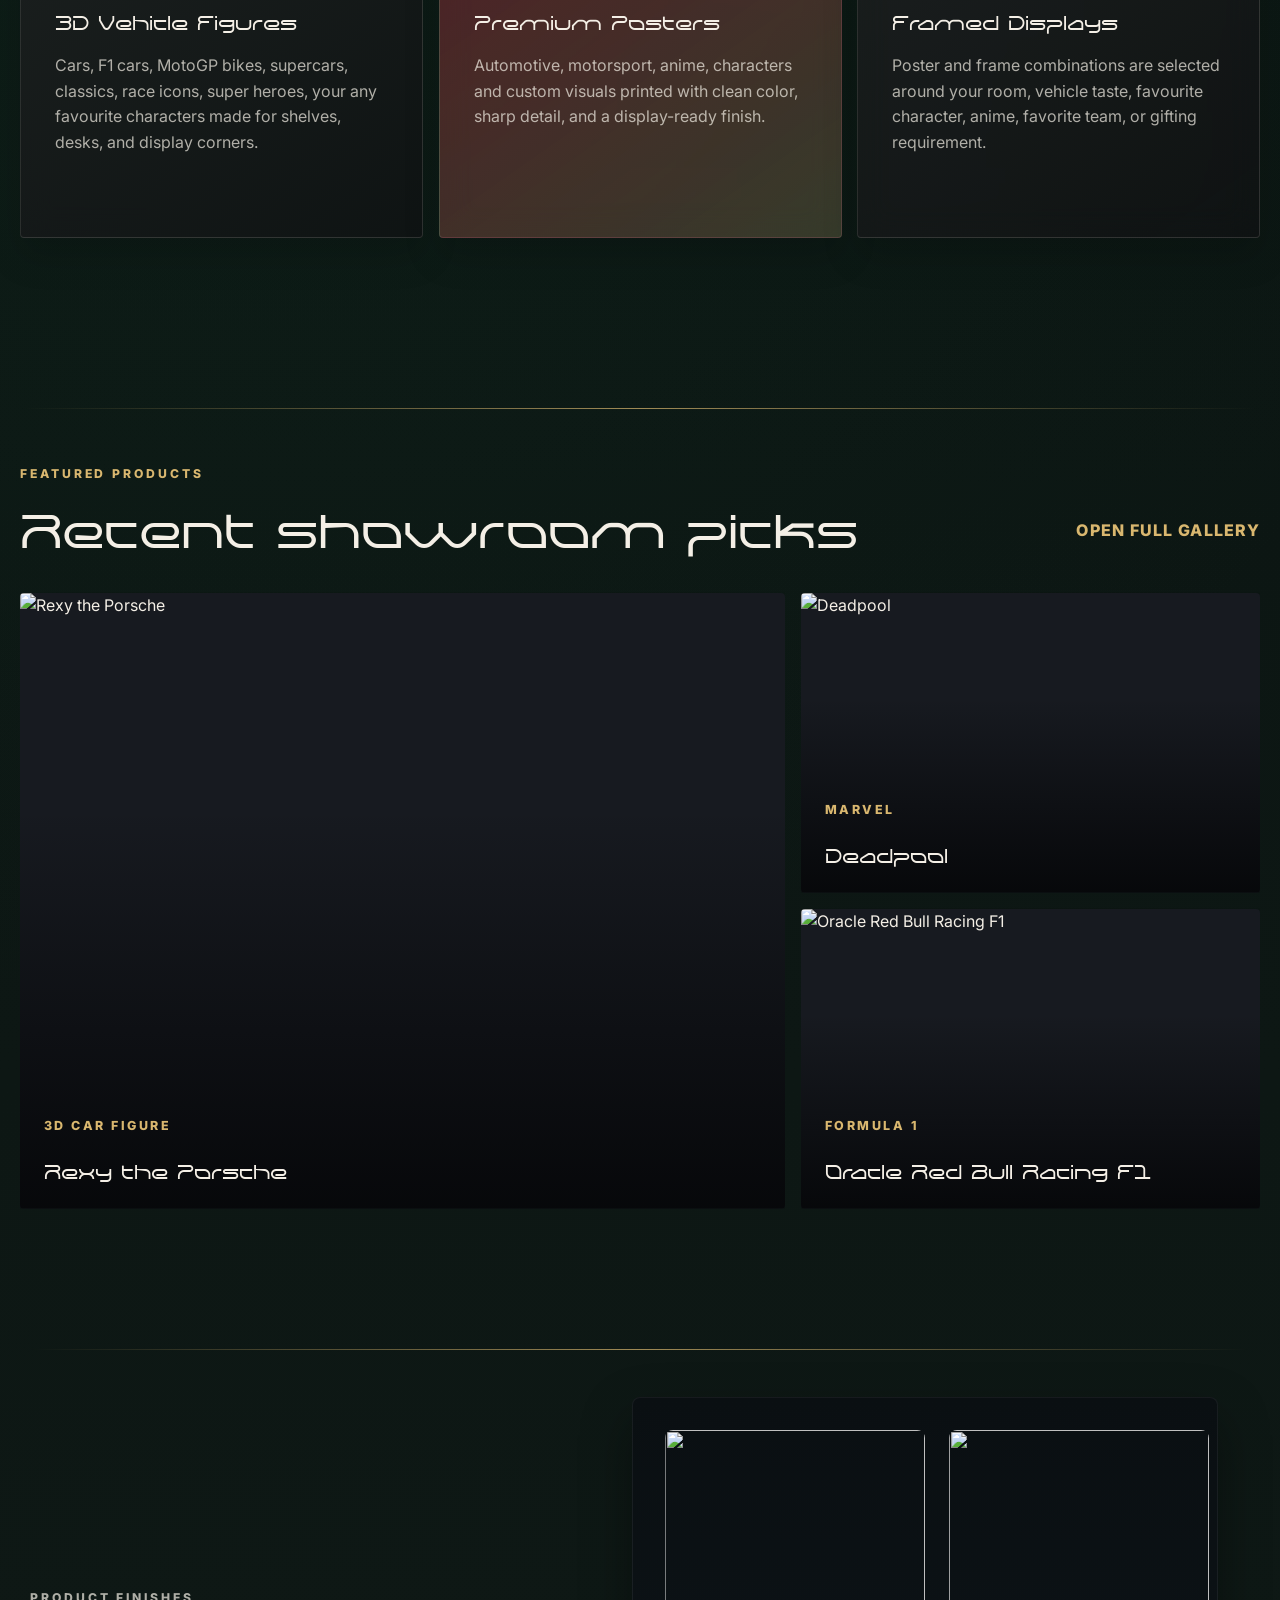
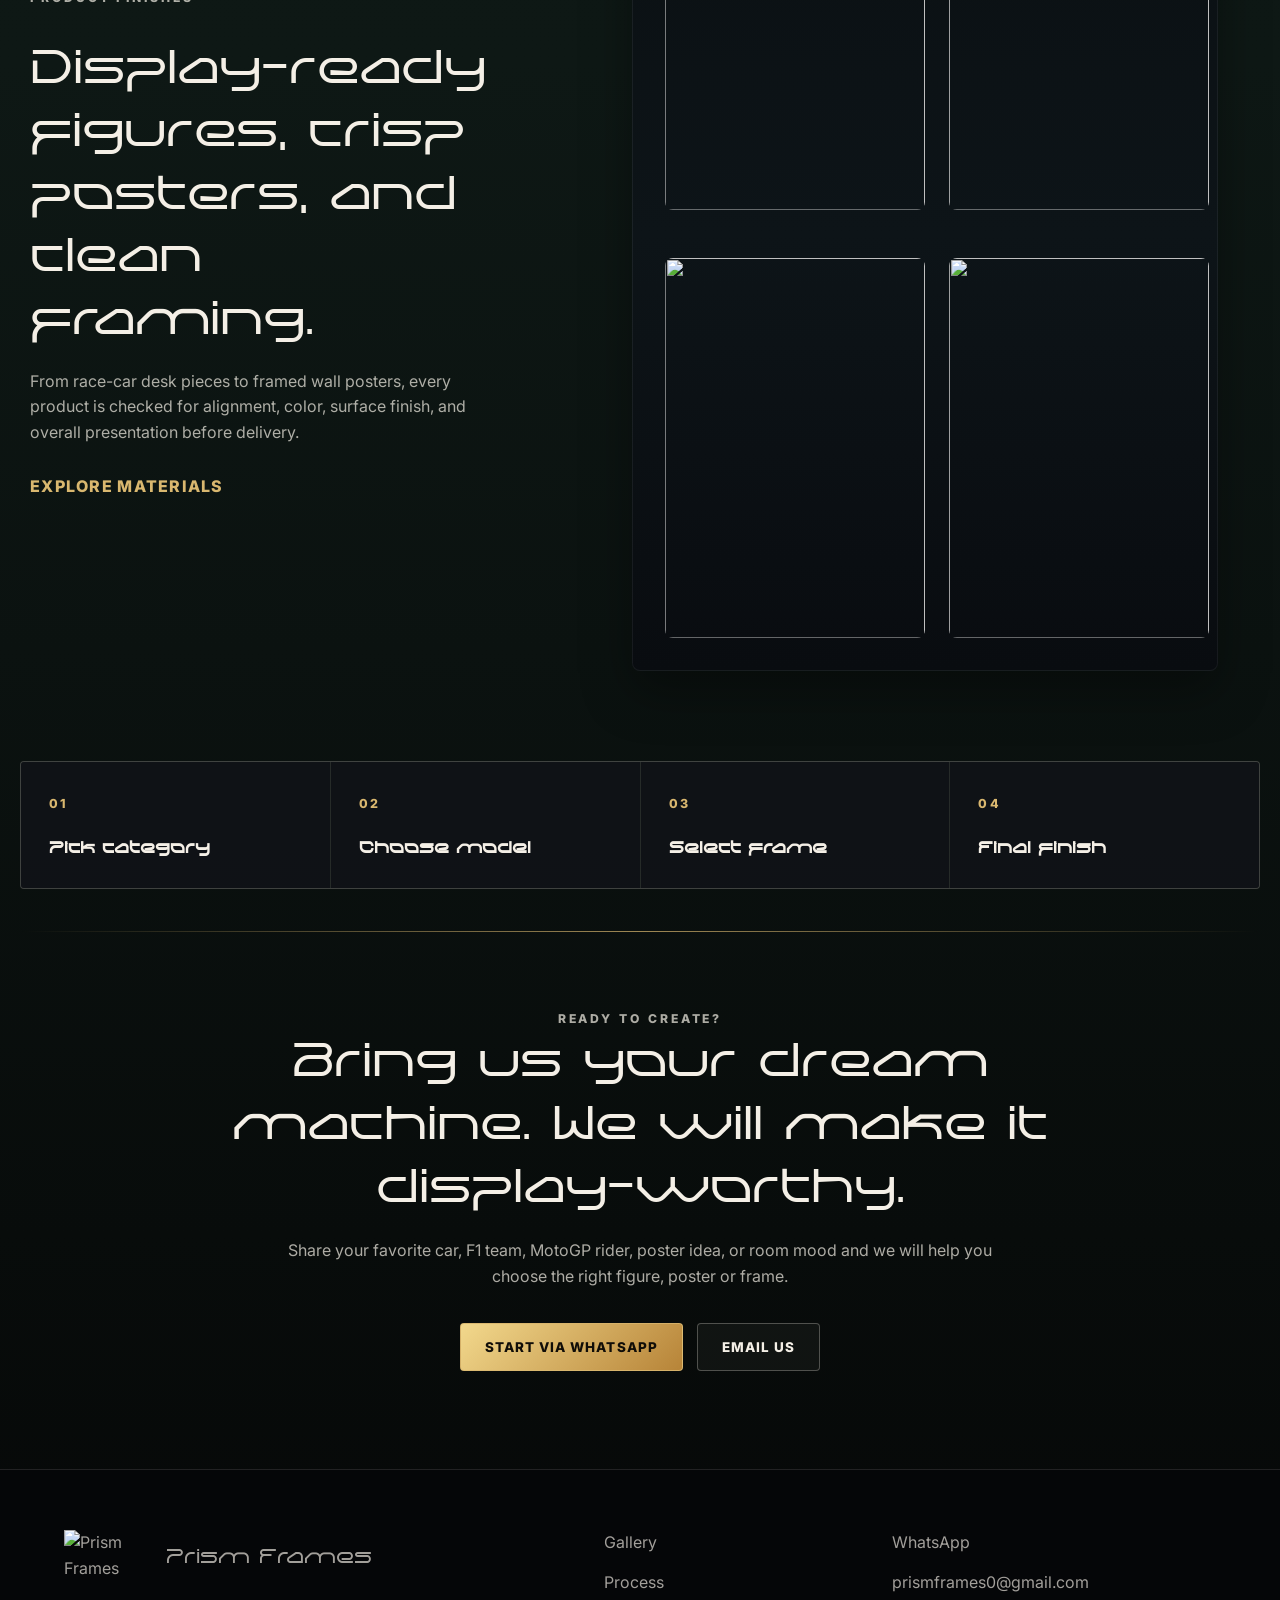
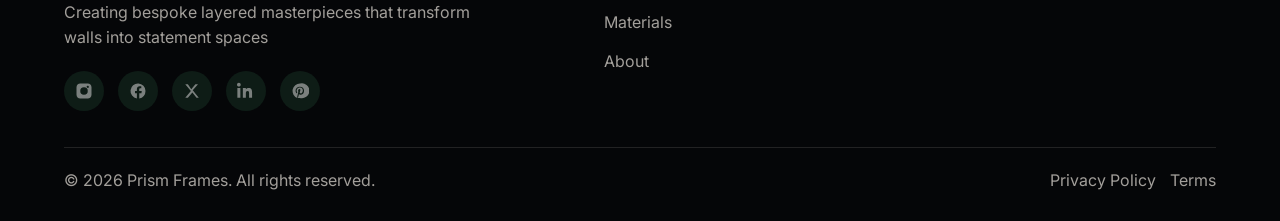
==== commit 7da171ef: "Add files via upload" ====
--- a/index.html
+++ b/index.html
@@ -3,7 +3,7 @@
 <head>
   <meta charset="UTF-8">
   <meta name="viewport" content="width=device-width, initial-scale=1.0">
-  <title>Prism Frames | Bespoke Layered Art</title>
+  <title>Prism Frames | Diecast, Posters & Frames</title>
   <link rel="icon" type="image/png" sizes="32x32" href="images/logo.png">
   <link rel="icon" type="image/png" sizes="16x16" href="images/logo.png">
   <link rel="apple-touch-icon" href="images/logo.png">
@@ -33,13 +33,13 @@
     <main>
       <section class="hero reveal" aria-labelledby="hero-title">
         <div class="hero-media" aria-hidden="true">
-          <img src="images/hero.jpg" alt="">
+          <img src="images/hero.png" alt="">
         </div>
         <div class="hero-copy">
-          <p class="eyebrow">Bespoke glass and metal art atelier</p>
+          <p class="eyebrow">3D vehicle figures, premium posters and frames</p>
           <h1 id="hero-title">Dimensional art for rooms that deserve a signature.</h1>
           <p class="hero-text">
-            Prism Frames creates custom layered artworks with glass, acrylic color, and metallic finishes, designed to feel sharp, personal, and collectible.
+            Prism Frames creates collectible 3D figures of cars, F1 machines, MotoGP bikes, and statement vehicles, paired with premium posters and framed wall art.
           </p>
           <div class="hero-actions">
             <a href="https://wa.me/9709239892?text=Hello%20I%20want%20to%20start%20a%20custom%20Prism%20Frames%20commission" class="primary-btn">Start a Commission</a>
@@ -49,98 +49,98 @@
         <aside class="hero-spec">
           <span>Typical timeline</span>
           <strong>Up to 2 weeks</strong>
-          <p>Concept, transfer, layering, finishing, and final quality check.</p>
+          <p>Model selection, poster layout, frame finish, detailing, packing, and final quality check.</p>
         </aside>
       </section>
 
       <section class="marquee-band" aria-label="Prism Frames highlights">
         <div class="marquee-track">
+          <span>3D Car Figures</span>
+          <span>Formula 1 Displays</span>
+          <span>MotoGP Collectibles</span>
+          <span>Premium Posters</span>
+          <span>Luxury Frames</span>
           <span>Custom Automotive Art</span>
-          <span>Anime Icons</span>
-          <span>Glass Layering</span>
-          <span>Metallic Detail</span>
-          <span>Hand Finished</span>
-          <span>Custom Automotive Art</span>
-          <span>Anime Icons</span>
-          <span>Glass Layering</span>
+          <span>Race Room Decor</span>
+          <span>Collector Gifts</span>
         </div>
       </section>
 
       <section class="intro-grid reveal">
         <div>
-          <p class="eyebrow">What makes it different</p>
-          <h2>Not a poster. Not a print. A constructed visual object.</h2>
+          <p class="eyebrow">What we create</p>
+          <h2>Figures, posters, and frames built around speed culture.</h2>
         </div>
         <p>
-          Every commission is built as a layered composition, giving the subject depth, reflection, and presence as the light changes across the day.
+          Choose a 3D vehicle figure, pair it with a premium poster, or commission a framed automotive display made for bedrooms, studios, garages, offices, and collector walls.
         </p>
       </section>
 
       <section class="craft-grid reveal" aria-label="Craft highlights">
         <article class="craft-card">
           <span>01</span>
-          <h3>Layered Construction</h3>
-          <p>Acrylic detail, transfer work, glass clarity, and metallic accents are aligned into one finished piece.</p>
+          <h3>3D Vehicle Figures</h3>
+          <p>Cars, F1 cars, MotoGP bikes, supercars, classics, race icons, super heroes, your any favourite characters made for shelves, desks, and display corners.</p>
         </article>
         <article class="craft-card featured">
           <span>02</span>
-          <h3>Luxury Materials</h3>
-          <p>Glass and stainless steel surfaces create reflections and edge detail that flat artwork cannot replicate.</p>
+          <h3>Premium Posters</h3>
+          <p>Automotive, motorsport, anime, characters and custom visuals printed with clean color, sharp detail, and a display-ready finish.</p>
         </article>
         <article class="craft-card">
           <span>03</span>
-          <h3>Bespoke Subject</h3>
-          <p>Cars, anime, landscapes, personal concepts, and statement visuals are shaped around your wall and taste.</p>
+          <h3>Framed Displays</h3>
+          <p>Poster and frame combinations are selected around your room, vehicle taste, favourite character, anime, favorite team, or gifting requirement.</p>
         </article>
       </section>
 
       <section class="showcase reveal" aria-labelledby="showcase-title">
         <div class="section-heading">
-          <p class="eyebrow">Featured commissions</p>
-          <h2 id="showcase-title">Recent showroom pieces</h2>
+          <p class="eyebrow">Featured products</p>
+          <h2 id="showcase-title">Recent showroom picks</h2>
           <a href="gallery.html" class="text-link">Open full gallery</a>
         </div>
         <div class="showcase-grid">
           <article class="showcase-card large">
-            <img src="images/img1.jpg" alt="Ford Mustang Shelby artwork">
-            <div><span>Automotive</span><h3>Ford Mustang Shelby</h3></div>
+            <img src="images/file_00000000d66081fa8501c045ffc40b6b.png" alt="Rexy the Porsche">
+            <div><span>3D Car Figure</span><h3>Rexy the Porsche</h3></div>
           </article>
           <article class="showcase-card">
-            <img src="images/img3.jpg" alt="Toyota Supra MK4 artwork">
-            <div><span>Automotive</span><h3>Toyota Supra MK4</h3></div>
+            <img src="images/download (12).jpg" alt="Deadpool">
+            <div><span>Marvel</span><h3>Deadpool</h3></div>
           </article>
           <article class="showcase-card">
-            <img src="images/img2.jpg" alt="Iron Spider artwork">
-            <div><span>Hero Series</span><h3>Iron Spider</h3></div>
+            <img src="images/3.png" alt="Oracle Red Bull Racing F1">
+            <div><span>Formula 1</span><h3>Oracle Red Bull Racing F1</h3></div>
           </article>
         </div>
       </section>
 
       <section class="materials reveal">
         <div class="materials-copy">
-          <p class="eyebrow">Materials and craft</p>
-          <h2>Glass clarity, acrylic intensity, metallic presence.</h2>
+          <p class="eyebrow">Product finishes</p>
+          <h2>Display-ready figures, crisp posters, and clean framing.</h2>
           <p>
-            The finish is clean and architectural: a balance of precise print transfer, transparent surfaces, reflective layers, and hand assembly.
+            From race-car desk pieces to framed wall posters, every product is checked for alignment, color, surface finish, and overall presentation before delivery.
           </p>
           <a href="materials.html" class="text-link">Explore materials</a>
         </div>
        <div class="materials-mosaic">
 
     <div class="poster">
-        <img src="art/art14.jpg" alt="">
-    </div>
-
-    <div class="poster">
-        <img src="art/art2.jpg" alt="">
-    </div>
-
-    <div class="poster">
-        <img src="art/art17.jpg" alt="">
-    </div>
-
-    <div class="poster">
-        <img src="art/art21.jpg" alt="">
+        <img src="images/Ferrari F40.jpg" alt="">
+    </div>
+
+    <div class="poster">
+        <img src="images/download (1).jpg" alt="">
+    </div>
+
+    <div class="poster">
+        <img src="images/edtghdth.jpg" alt="">
+    </div>
+
+    <div class="poster">
+        <img src="images/F1 Poster - Daniel Ricciardo Wall Art Print, Formula 1 Decor for Fans Enthusiasts Room.jpg" alt="">
     </div>
 
 </div>
@@ -148,17 +148,17 @@
       </section>
 
       <section class="process-strip reveal" aria-label="Commission process">
-        <article><span>01</span><strong>Send reference</strong></article>
-        <article><span>02</span><strong>Confirm size</strong></article>
-        <article><span>03</span><strong>Build layers</strong></article>
+        <article><span>01</span><strong>Pick category</strong></article>
+        <article><span>02</span><strong>Choose model</strong></article>
+        <article><span>03</span><strong>Select frame</strong></article>
         <article><span>04</span><strong>Final finish</strong></article>
       </section>
 
       <section class="cta-section reveal">
         <p class="eyebrow">Ready to create?</p>
-        <h2>Bring us the subject. We will build the presence.</h2>
+        <h2>Bring us your dream machine. We will make it display-worthy.</h2>
         <p>
-          Share your idea, car, character, artwork reference, or room mood and we will help shape it into a custom Prism Frames piece.
+          Share your favorite car, F1 team, MotoGP rider, poster idea, or room mood and we will help you choose the right figure, poster or frame.
         </p>
         <div class="cta-actions">
           <a href="https://wa.me/9709239892?text=Hello%20I%20am%20interested%20in%20a%20custom%20artwork" class="primary-btn">Start via WhatsApp</a>
@@ -183,8 +183,7 @@
       </a>
 
       <p>
-        Creating bespoke layered masterpieces that transform walls into
-        statement spaces.
+        Creating bespoke layered masterpieces that transform walls into statement spaces
       </p>
 
       <div class="social-icons">
--- a/style.css
+++ b/style.css
@@ -835,7 +835,7 @@
 border-radius:50%;
 background:#0E1C16;
 display:flex;
-align-items:center;
+align-items:center; 
 justify-content:center;
 }
 
@@ -949,134 +949,459 @@
   }
 }
 
-@media (max-width: 980px) {
-  .topbar {
-    position: relative;
-    top: 0;
-    flex-direction: column;
-    align-items: flex-start;
-  }
-
-  .site-nav {
-    justify-content: flex-start;
-  }
-
-  .hero {
-    min-height: 820px;
-    align-items: center;
-  }
-
-  .hero-spec {
-    position: static;
-    margin-top: 30px;
-  }
-
-  .intro-grid,
-  .materials {
-    grid-template-columns: 1fr;
-  }
-
-  .craft-grid,
-  .process-strip {
-    grid-template-columns: repeat(2, 1fr);
-  }
-
-  .showcase-grid {
-    grid-template-columns: 1fr;
-    grid-template-rows: repeat(3, 340px);
-  }
-
-  .showcase-card.large {
-    grid-row: auto;
-  }
-
-  .footer-grid {
-    grid-template-columns: 1fr 1fr;
-  }
-}
-
-@media (max-width: 768px) {
-  .topbar,
-  .intro-grid,
-  .craft-grid,
-  .showcase,
-  .materials,
-  .process-strip,
-  .cta-section {
-    width: min(100% - 28px, 740px);
-  }
-
-  .topbar {
-    margin-top: 12px;
-    padding: 14px;
-  }
-
-  .brand-mark {
-    width: 36px;
-    height: 36px;
-  }
-
-  .site-nav {
-    width: 100%;
-    gap: 10px 16px;
-    font-size: 0.7rem;
-  }
-
-  .nav-cta,
-  .primary-btn,
-  .secondary-btn {
-    width: 100%;
-  }
-
-  .hero {
-    min-height: 760px;
-    padding: 92px 14px 34px;
-  }
-
-  h1 {
-    font-size: clamp(3rem, 13vw, 5.6rem);
-  }
-
-  h2 {
-    font-size: clamp(2.25rem, 10vw, 4rem);
-  }
-
-  .hero-actions,
-  .cta-actions {
-    flex-direction: column;
-  }
-
-  .craft-grid,
-  .process-strip,
-  .footer-grid {
-    grid-template-columns: 1fr;
-  }
-
-  .craft-card {
-    min-height: auto;
-  }
-
-  .section-heading {
-    grid-template-columns: 1fr;
-  }
-
-  .showcase-grid {
-    grid-template-rows: repeat(3, 300px);
-  }
-
-  .footer-bottom {
-    flex-direction: column;
-  }
-}
-
-@media (max-width: 560px) {
-  .materials {
-    padding: 28px 18px;
-  }
-
-  .materials-mosaic {
-    grid-template-columns: 1fr;
-  }
+@media (max-width:980px){
+
+.site-shell,
+.site-footer{
+    width:100%;
+}
+
+.topbar{
+    position:relative;
+    top:0;
+    width:calc(100% - 30px);
+    margin:15px auto;
+    padding:18px 20px;
+    flex-direction:column;
+    align-items:center;
+    gap:20px;
+}
+
+.site-nav{
+    width:100%;
+    justify-content:center;
+    gap:20px;
+}
+
+.nav-cta{
+    width:220px;
+}
+
+.hero{
+    min-height:auto;
+    padding:90px 35px 60px;
+    display:flex;
+    flex-direction:column;
+    justify-content:center;
+}
+
+.hero-copy{
+    width:100%;
+    text-align:center;
+}
+
+.hero-copy h1{
+    font-size:4rem;
+    line-height:1.05;
+}
+
+.hero-text{
+    max-width:700px;
+    margin:25px auto 0;
+}
+
+.hero-actions{
+    justify-content:center;
+}
+
+.hero-spec{
+    position:relative;
+    right:auto;
+    bottom:auto;
+    margin:40px auto 0;
+    width:100%;
+    max-width:420px;
+    text-align:center;
+}
+
+.intro-grid{
+    grid-template-columns:1fr;
+    text-align:center;
+    gap:35px;
+}
+
+.craft-grid{
+    grid-template-columns:repeat(2,1fr);
+    gap:20px;
+}
+
+.showcase-grid{
+    grid-template-columns:1fr;
+    grid-template-rows:auto;
+}
+
+.showcase-card,
+.showcase-card.large{
+    height:360px;
+}
+
+.materials{
+    grid-template-columns:1fr;
+    gap:45px;
+}
+
+.materials-copy{
+    max-width:100%;
+    text-align:center;
+}
+
+.materials-mosaic{
+    grid-template-columns:repeat(2,1fr);
+    justify-items:center;
+}
+
+.poster{
+    width:100%;
+    max-width:260px;
+    height:360px;
+}
+
+.process-strip{
+    grid-template-columns:repeat(2,1fr);
+}
+
+.footer-grid{
+    grid-template-columns:1fr 1fr;
+    text-align:center;
+}
+
+.footer-brand,
+.social-icons{
+    justify-content:center;
+}
+
+.footer-contact{
+    align-items:center;
+}
+
+.footer-bottom{
+    flex-direction:column;
+    align-items:center;
+    gap:15px;
+}
+
+}
+@media (max-width:768px){
+
+html{
+    font-size:15px;
+}
+
+body{
+    overflow-x:hidden;
+}
+
+/* Container */
+
+.site-shell,
+.site-footer{
+    width:100%;
+}
+
+.topbar{
+    position:relative;
+    top:0;
+    width:calc(100% - 20px);
+    margin:10px auto;
+    padding:16px;
+    display:flex;
+    flex-direction:column;
+    align-items:center;
+    gap:18px;
+}
+
+.brand-wrap{
+    justify-content:center;
+}
+
+.brand-name{
+    font-size:1.6rem;
+}
+
+.site-nav{
+    width:100%;
+    justify-content:center;
+    flex-wrap:wrap;
+    gap:18px;
+    font-size:.75rem;
+}
+
+.nav-cta{
+    width:100%;
+}
+
+/* HERO */
+
+.hero{
+    min-height:auto;
+    padding:60px 20px;
+    display:flex;
+    flex-direction:column;
+    justify-content:center;
+}
+
+.hero-copy{
+    width:100%;
+    text-align:center;
+}
+
+.hero-copy h1{
+    font-size:2.6rem;
+    line-height:1.15;
+}
+
+.hero-text{
+    max-width:100%;
+    margin:auto;
+    margin-top:20px;
+}
+
+.hero-actions{
+    flex-direction:column;
+    width:100%;
+}
+
+.primary-btn,
+.secondary-btn{
+    width:100%;
+}
+
+.hero-spec{
+    position:relative;
+    right:auto;
+    bottom:auto;
+    margin-top:35px;
+    width:100%;
+}
+
+/* Intro */
+
+.intro-grid{
+    display:grid;
+    grid-template-columns:1fr;
+    gap:25px;
+    text-align:center;
+    padding:70px 20px;
+}
+
+/* Craft */
+
+.craft-grid{
+    display:grid;
+    grid-template-columns:1fr;
+    gap:20px;
+}
+
+.craft-card{
+    min-height:auto;
+}
+
+/* Showcase */
+
+.section-heading{
+    display:flex;
+    flex-direction:column;
+    align-items:center;
+    text-align:center;
+}
+
+.showcase-grid{
+    display:grid;
+    grid-template-columns:1fr;
+    gap:20px;
+}
+
+.showcase-card,
+.showcase-card.large{
+    height:280px;
+}
+
+.showcase-card img{
+    height:100%;
+}
+
+/* Materials */
+
+.materials{
+    display:flex;
+    flex-direction:column;
+    gap:40px;
+    padding:70px 20px;
+}
+
+.materials-copy{
+    max-width:100%;
+    text-align:center;
+}
+
+.materials-mosaic{
+    display:grid;
+    grid-template-columns:1fr;
+    gap:20px;
+    padding:20px;
+}
+
+.poster{
+    width:100%;
+    height:320px;
+}
+
+/* Process */
+
+.process-strip{
+    display:grid;
+    grid-template-columns:1fr;
+}
+
+/* CTA */
+
+.cta-section{
+    padding:70px 20px;
+}
+
+.cta-actions{
+    flex-direction:column;
+}
+
+.cta-actions a{
+    width:100%;
+}
+
+/* Footer */
+
+.footer-grid{
+    grid-template-columns:1fr;
+    text-align:center;
+}
+
+.footer-brand{
+    justify-content:center;
+}
+
+.footer-links,
+.footer-contact{
+    align-items:center;
+}
+
+.social-icons{
+    justify-content:center;
+}
+
+.footer-bottom{
+    flex-direction:column;
+    align-items:center;
+    text-align:center;
+    gap:15px;
+}
+
+}
+@media (max-width:560px){
+
+.topbar{
+    padding:15px;
+    gap:16px;
+}
+
+.brand-name{
+    font-size:1.4rem;
+}
+
+.site-nav{
+    gap:12px;
+    font-size:.72rem;
+}
+
+.nav-cta,
+.primary-btn,
+.secondary-btn{
+    width:100%;
+}
+
+.hero{
+    padding:60px 18px;
+}
+
+.hero-copy h1{
+    font-size:2.3rem;
+    line-height:1.15;
+}
+
+.hero-text{
+    font-size:.95rem;
+}
+
+.hero-actions{
+    flex-direction:column;
+}
+
+.hero-spec{
+    width:100%;
+}
+
+.intro-grid{
+    padding:60px 18px;
+}
+
+.craft-grid{
+    grid-template-columns:1fr;
+}
+
+.showcase-card,
+.showcase-card.large{
+    height:250px;
+}
+
+.materials{
+    padding:60px 18px;
+}
+
+.materials-mosaic{
+    grid-template-columns:1fr;
+    padding:15px;
+}
+
+.poster{
+    width:100%;
+    height:280px;
+}
+
+.process-strip{
+    grid-template-columns:1fr;
+}
+
+.process-strip article{
+    padding:22px;
+}
+
+.cta-section{
+    padding:60px 18px;
+}
+
+.cta-actions{
+    flex-direction:column;
+}
+
+.footer-grid{
+    grid-template-columns:1fr;
+    text-align:center;
+}
+
+.footer-brand,
+.social-icons{
+    justify-content:center;
+}
+
+.footer-links,
+.footer-contact{
+    align-items:center;
+}
+
+.footer-bottom{
+    flex-direction:column;
+    text-align:center;
+    gap:12px;
+}
+
 }
 
 /* Sharp luxury corner pass */
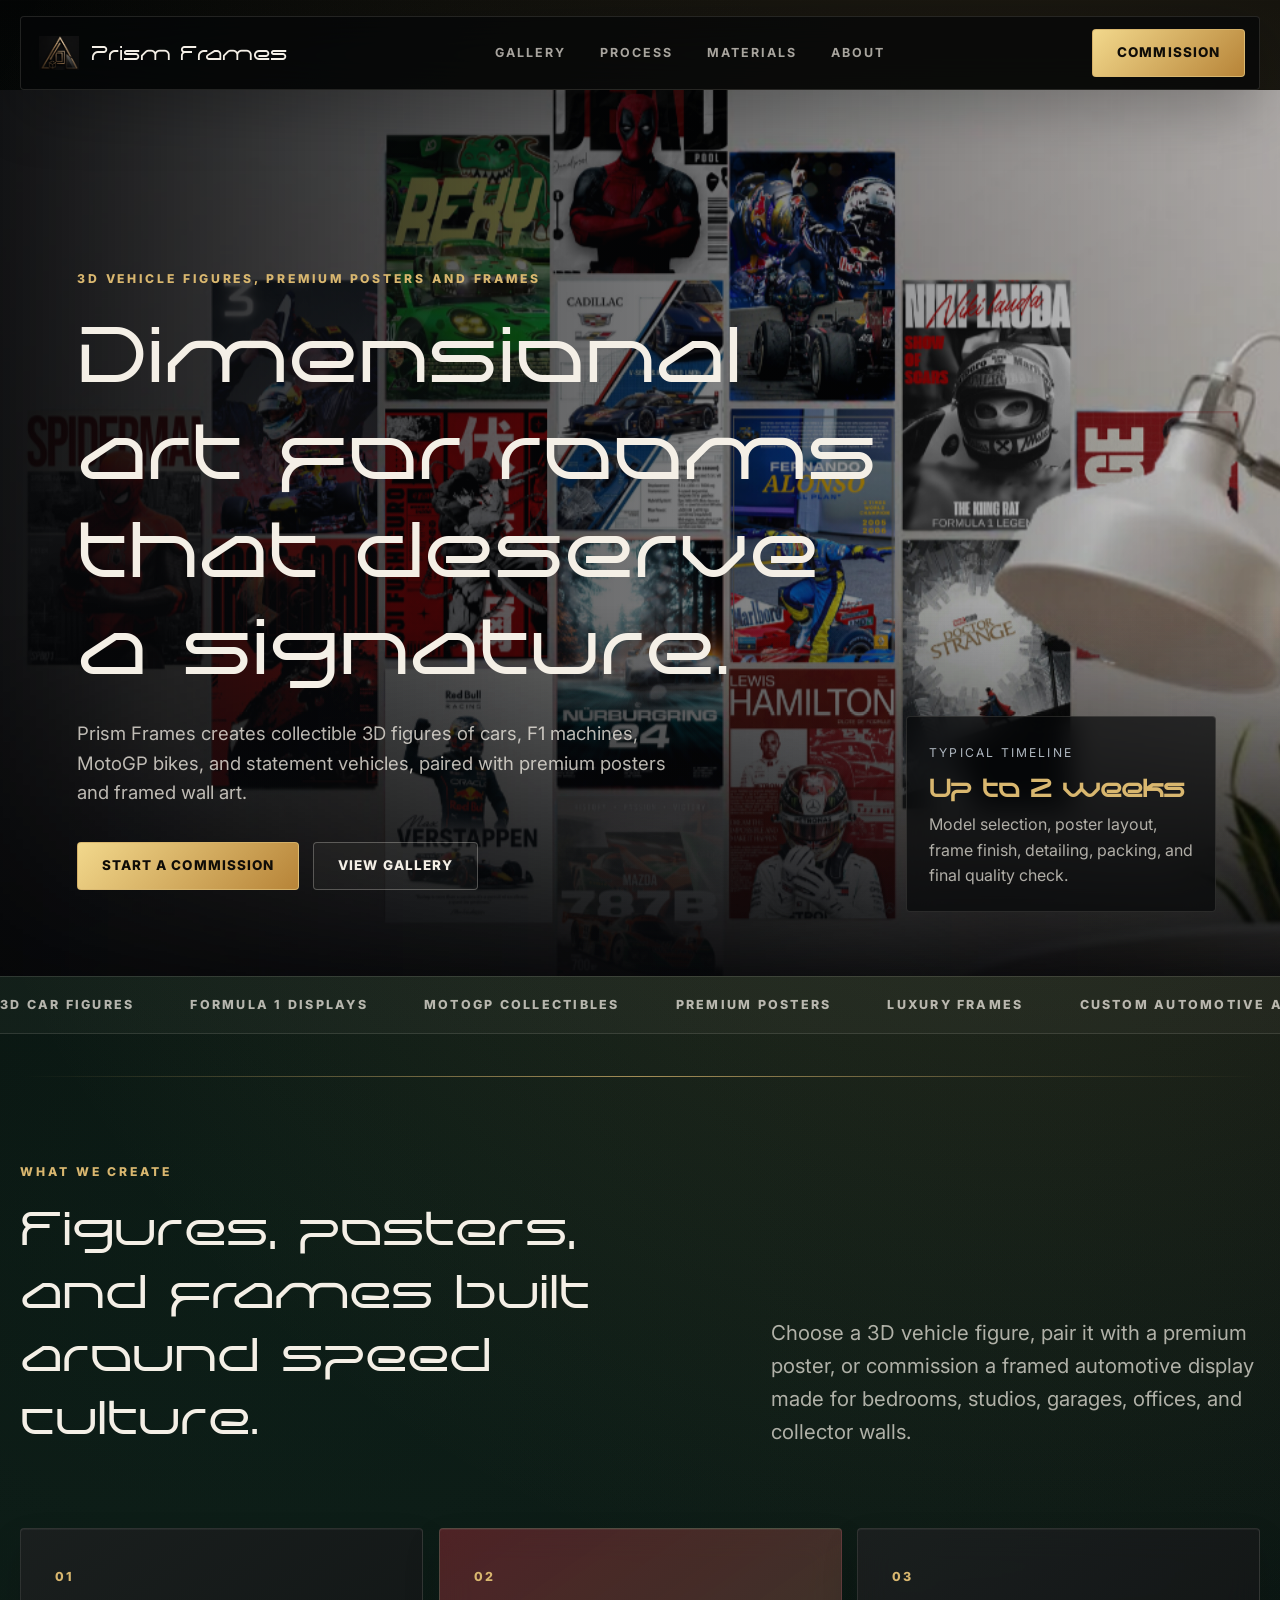
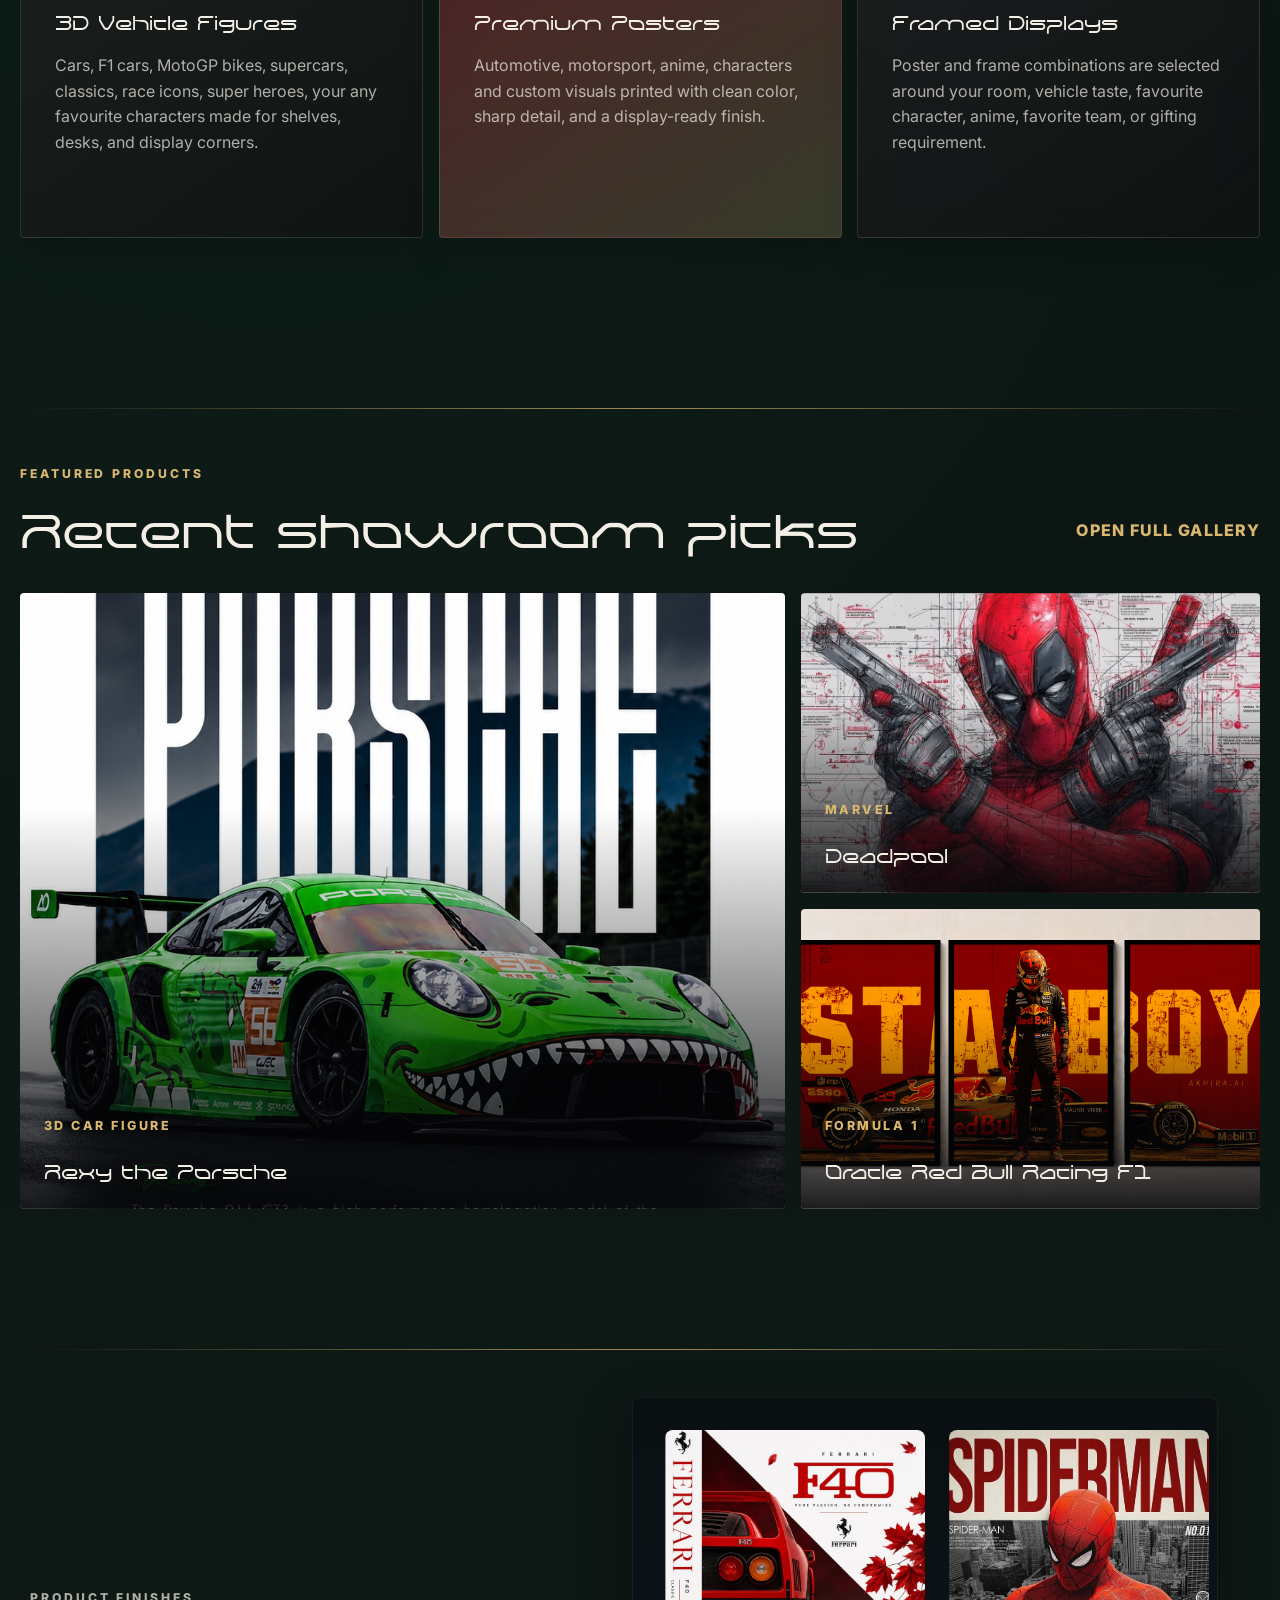
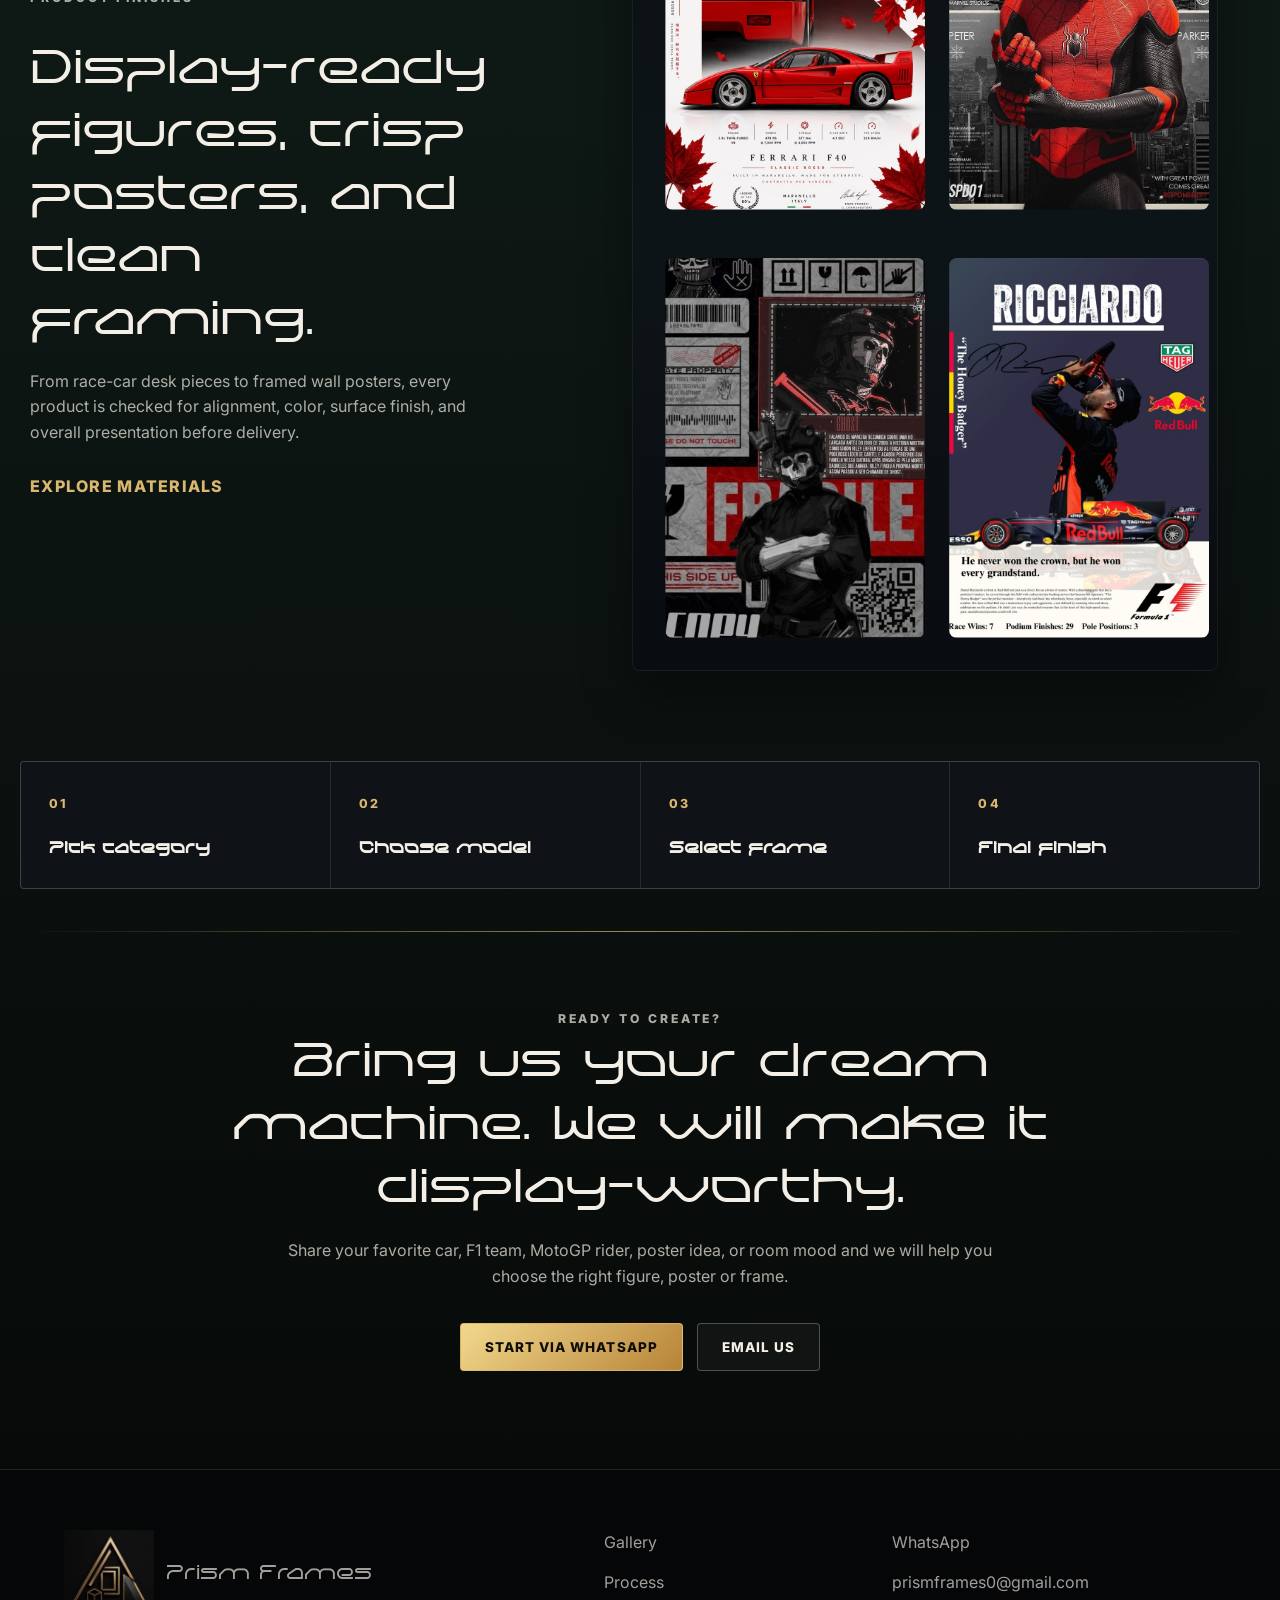
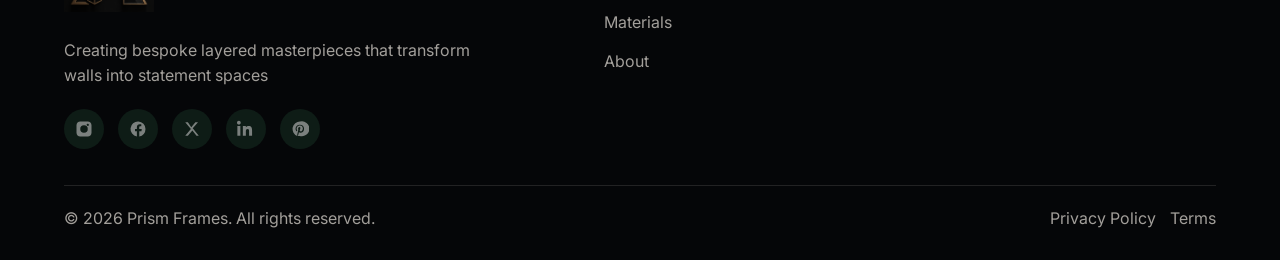
==== commit d7a5135c: "updated" ====
--- a/index.html
+++ b/index.html
@@ -4,6 +4,7 @@
   <meta charset="UTF-8">
   <meta name="viewport" content="width=device-width, initial-scale=1.0">
   <title>Prism Frames | Diecast, Posters & Frames</title>
+  <meta name="description" content="Welcome to Prism Frames. We specialize in custom display frames and PLA diecast models, collectibles, posters, and custom prints.">
   <link rel="icon" type="image/png" sizes="32x32" href="images/logo.png">
   <link rel="icon" type="image/png" sizes="16x16" href="images/logo.png">
   <link rel="apple-touch-icon" href="images/logo.png">
